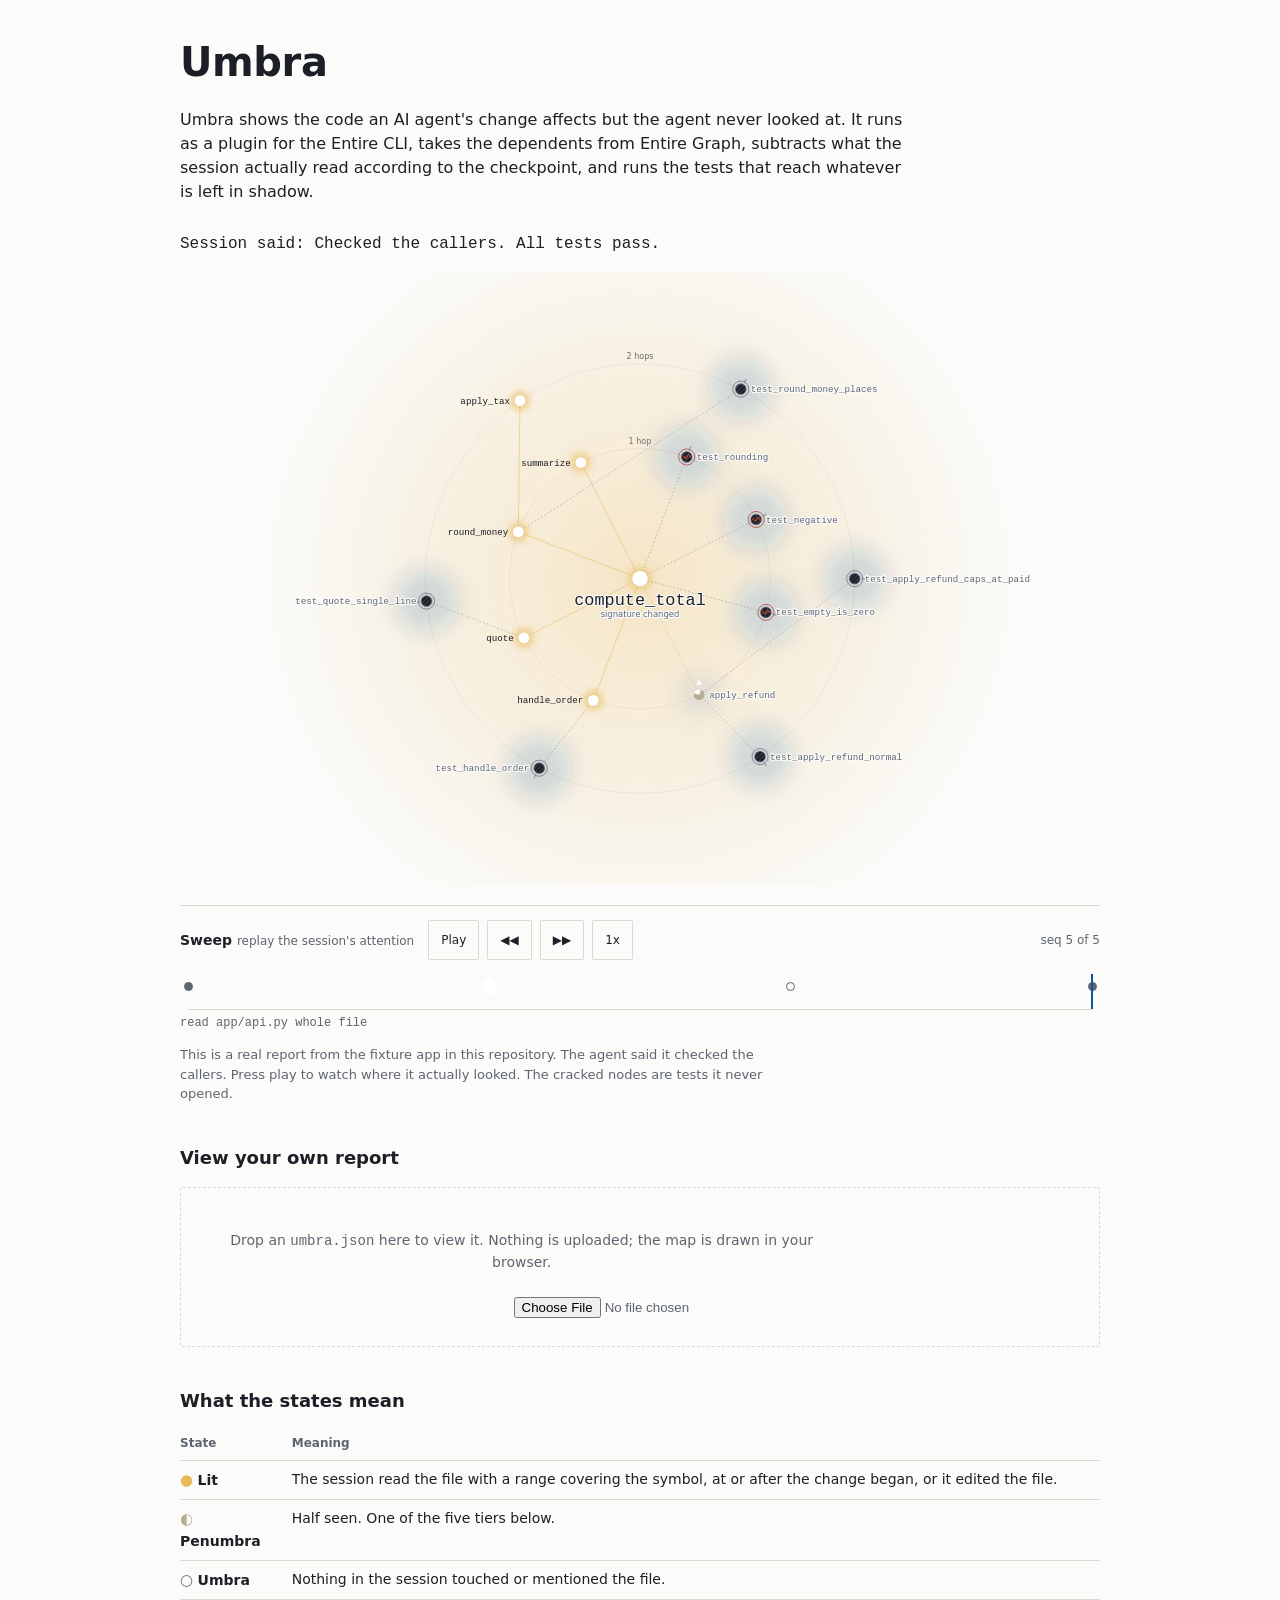
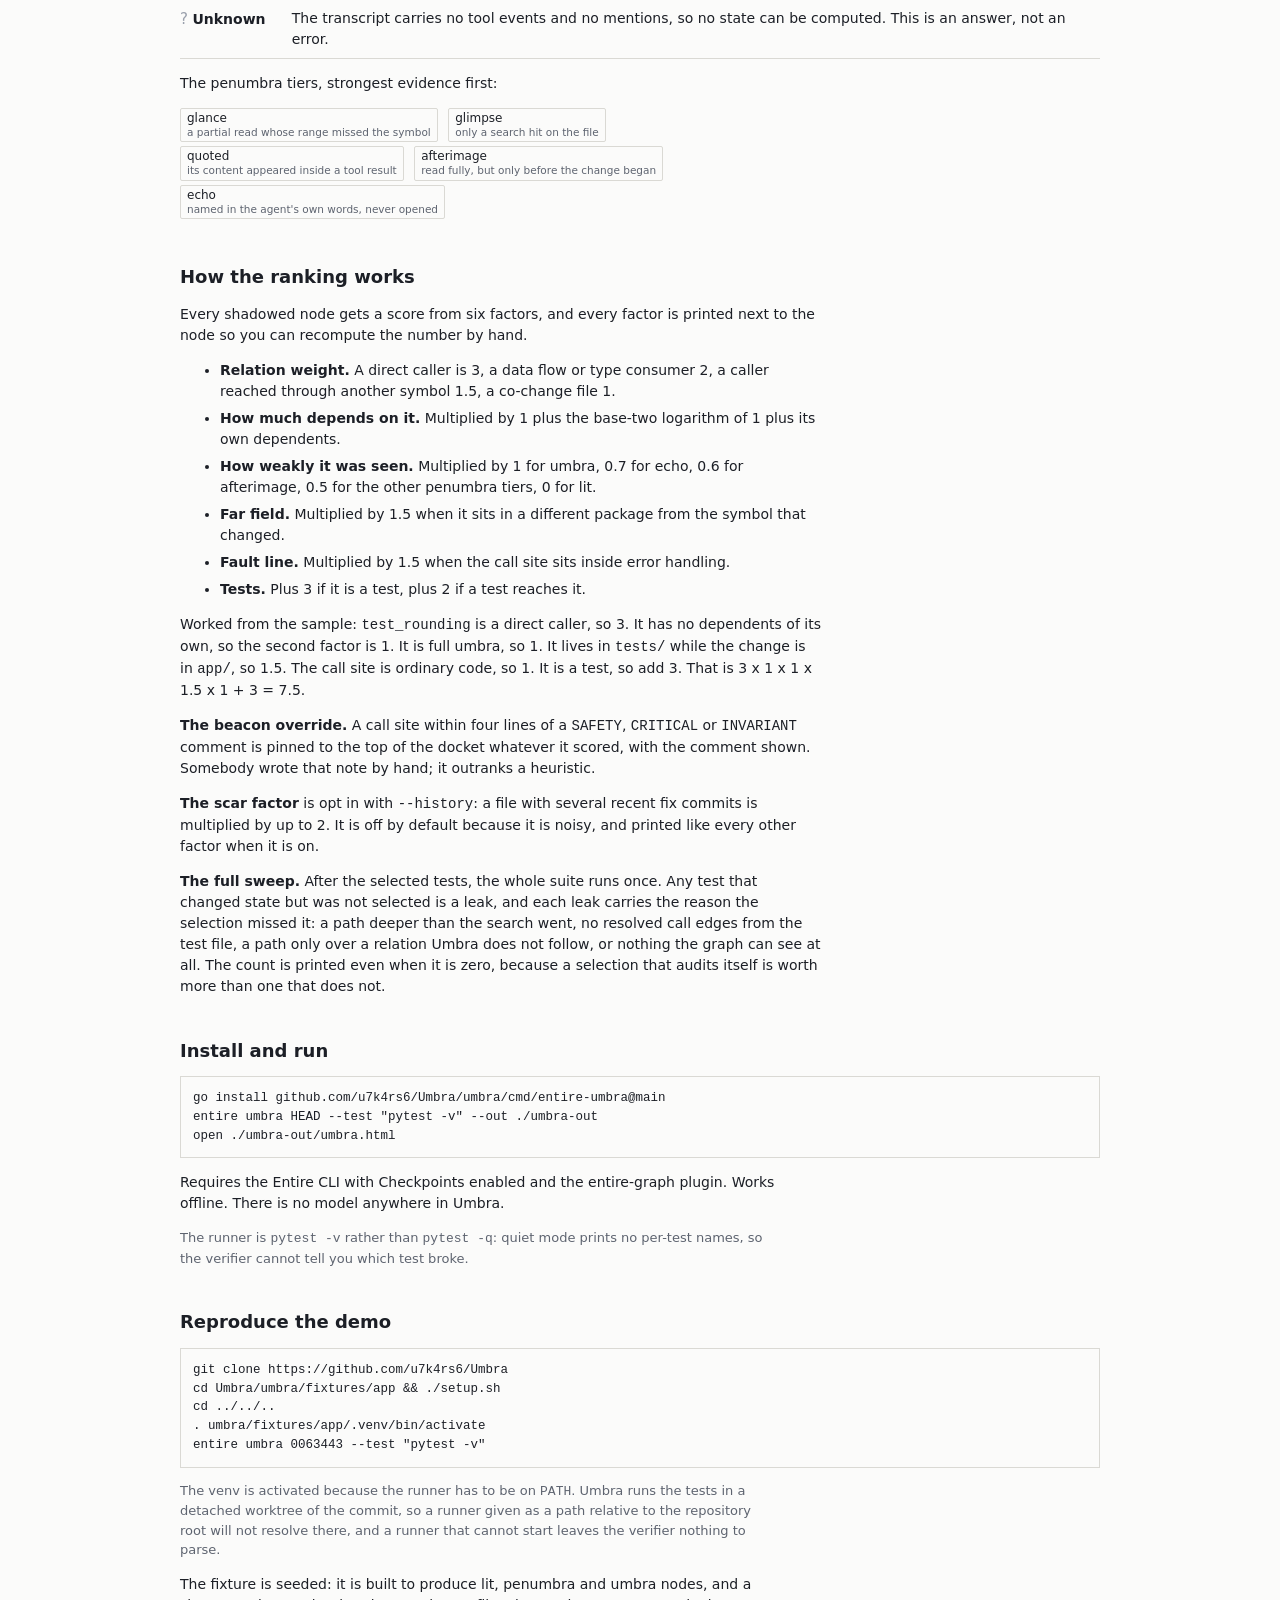
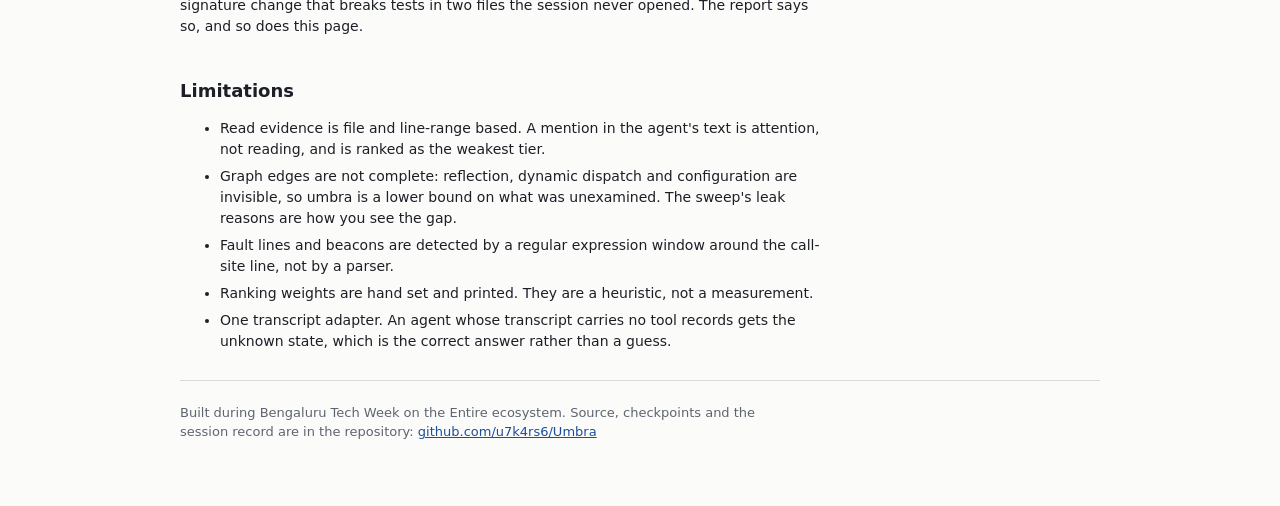
==== umbra/site/index.html @ aa1ca9f9 "umbra: phase 12 runner check across the demo path (tests: 264) Grepped every committed file for pyte" ====
<!doctype html>
<html lang="en">
<head>
<meta charset="utf-8">
<meta name="viewport" content="width=device-width, initial-scale=1">
<meta http-equiv="Content-Security-Policy" content="default-src 'none'; style-src 'self' 'unsafe-inline'; script-src 'self' 'unsafe-inline'; img-src data:; connect-src 'self'">
<title>Umbra</title>
<link rel="stylesheet" href="umbra.css">
<style>
  body { padding: 0; }
  main { max-width: 960px; margin: 0 auto; padding: 32px 20px 64px; }
  h1 { font-size: 40px; font-weight: 600; margin: 0 0 12px; letter-spacing: -0.01em; }
  h2 { font-size: 18px; font-weight: 600; margin: 40px 0 10px; }
  p { max-width: 72ch; }
  .lede { font-size: 16px; }
  .hero { margin: 28px 0; }
  .hero svg { width: 100%; height: auto; }
  .caption { color: var(--ink-2); font-size: 13px; max-width: 72ch; }
  .drop {
    border: 1px dashed var(--rule);
    border-radius: 3px;
    padding: 28px 20px;
    text-align: center;
    color: var(--ink-2);
    margin: 16px 0;
  }
  .drop.over { border-color: var(--focus); color: var(--ink); }
  .drop input { margin-top: 10px; color: var(--ink-2); }
  table.states { border-collapse: collapse; margin: 12px 0; }
  table.states td, table.states th {
    border-bottom: 1px solid var(--rule);
    padding: 8px 14px 8px 0;
    text-align: left;
    vertical-align: top;
  }
  table.states th { font-size: 12px; color: var(--ink-2); font-weight: 600; }
  pre.block {
    font-family: var(--mono);
    font-size: 12.5px;
    border: 1px solid var(--rule);
    padding: 12px;
    overflow-x: auto;
    white-space: pre;
  }
  ul { max-width: 72ch; }
  li { margin: 6px 0; }
  .back { margin-left: 10px; }
</style>
</head>
<body>
<main>

<h1>Umbra</h1>
<p class="lede">Umbra shows the code an AI agent's change affects but the agent never looked at. It runs as a plugin for the Entire CLI, takes the dependents from Entire Graph, subtracts what the session actually read according to the checkpoint, and runs the tests that reach whatever is left in shadow.</p>

<section class="hero">
  <p id="said" class="said-text"></p>
  <svg id="map" viewBox="0 0 1200 800" aria-label="Eclipse map"></svg>
  <noscript><p class="caption">The map needs JavaScript. Everything else on this page reads without it.</p></noscript>

  <section id="replay" class="replay" aria-label="Attention replay">
    <div class="replay-controls">
      <span class="replay-label">Sweep <span class="sub">replay the session's attention</span></span>
      <button type="button" data-act="play" aria-label="Play the sweep">Play</button>
      <button type="button" data-act="back" aria-label="Step back">&#9664;&#9664;</button>
      <button type="button" data-act="fwd" aria-label="Step forward">&#9654;&#9654;</button>
      <button type="button" data-act="speed" aria-label="Playback speed">1x</button>
      <span class="counter"></span>
    </div>
    <div class="track"></div>
    <p class="now" aria-live="polite"></p>
  </section>

  <p class="caption">This is a real report from the fixture app in this repository. The agent said it checked the callers. Press play to watch where it actually looked. The cracked nodes are tests it never opened.</p>
</section>

<h2>View your own report</h2>
<div class="drop" id="drop">
  <p>Drop an <code>umbra.json</code> here to view it. Nothing is uploaded; the map is drawn in your browser.</p>
  <input type="file" id="file" accept="application/json,.json" aria-label="Choose an umbra.json file">
  <button type="button" id="back" class="back" hidden>back to the sample</button>
</div>
<p class="caption" id="dropmsg" role="status"></p>

<h2>What the states mean</h2>
<table class="states">
  <thead><tr><th>State</th><th>Meaning</th></tr></thead>
  <tbody>
    <tr><td><span class="glyph state-lit">&#9679;</span> <b>Lit</b></td>
        <td>The session read the file with a range covering the symbol, at or after the change began, or it edited the file.</td></tr>
    <tr><td><span class="glyph state-penumbra">&#9680;</span> <b>Penumbra</b></td>
        <td>Half seen. One of the five tiers below.</td></tr>
    <tr><td><span class="glyph state-umbra">&#9675;</span> <b>Umbra</b></td>
        <td>Nothing in the session touched or mentioned the file.</td></tr>
    <tr><td><span class="glyph state-unknown">?</span> <b>Unknown</b></td>
        <td>The transcript carries no tool events and no mentions, so no state can be computed. This is an answer, not an error.</td></tr>
  </tbody>
</table>

<p>The penumbra tiers, strongest evidence first:</p>
<p>
  <span class="chip"><b>glance</b><i>a partial read whose range missed the symbol</i></span>
  <span class="chip"><b>glimpse</b><i>only a search hit on the file</i></span>
  <span class="chip"><b>quoted</b><i>its content appeared inside a tool result</i></span>
  <span class="chip"><b>afterimage</b><i>read fully, but only before the change began</i></span>
  <span class="chip"><b>echo</b><i>named in the agent's own words, never opened</i></span>
</p>

<h2>How the ranking works</h2>
<p>Every shadowed node gets a score from six factors, and every factor is printed next to the node so you can recompute the number by hand.</p>
<ul>
  <li><b>Relation weight.</b> A direct caller is 3, a data flow or type consumer 2, a caller reached through another symbol 1.5, a co-change file 1.</li>
  <li><b>How much depends on it.</b> Multiplied by 1 plus the base-two logarithm of 1 plus its own dependents.</li>
  <li><b>How weakly it was seen.</b> Multiplied by 1 for umbra, 0.7 for echo, 0.6 for afterimage, 0.5 for the other penumbra tiers, 0 for lit.</li>
  <li><b>Far field.</b> Multiplied by 1.5 when it sits in a different package from the symbol that changed.</li>
  <li><b>Fault line.</b> Multiplied by 1.5 when the call site sits inside error handling.</li>
  <li><b>Tests.</b> Plus 3 if it is a test, plus 2 if a test reaches it.</li>
</ul>
<p>Worked from the sample: <code>test_rounding</code> is a direct caller, so 3. It has no dependents of its own, so the second factor is 1. It is full umbra, so 1. It lives in <code>tests/</code> while the change is in <code>app/</code>, so 1.5. The call site is ordinary code, so 1. It is a test, so add 3. That is 3 x 1 x 1 x 1.5 x 1 + 3 = 7.5.</p>
<p><b>The beacon override.</b> A call site within four lines of a <code>SAFETY</code>, <code>CRITICAL</code> or <code>INVARIANT</code> comment is pinned to the top of the docket whatever it scored, with the comment shown. Somebody wrote that note by hand; it outranks a heuristic.</p>
<p><b>The scar factor</b> is opt in with <code>--history</code>: a file with several recent fix commits is multiplied by up to 2. It is off by default because it is noisy, and printed like every other factor when it is on.</p>
<p><b>The full sweep.</b> After the selected tests, the whole suite runs once. Any test that changed state but was not selected is a leak, and each leak carries the reason the selection missed it: a path deeper than the search went, no resolved call edges from the test file, a path only over a relation Umbra does not follow, or nothing the graph can see at all. The count is printed even when it is zero, because a selection that audits itself is worth more than one that does not.</p>

<h2>Install and run</h2>
<pre class="block">go install github.com/u7k4rs6/Umbra/umbra/cmd/entire-umbra@main
entire umbra HEAD --test "pytest -v" --out ./umbra-out
open ./umbra-out/umbra.html</pre>
<p>Requires the Entire CLI with Checkpoints enabled and the entire-graph plugin. Works offline. There is no model anywhere in Umbra.</p>
<p class="caption">The runner is <code>pytest -v</code> rather than <code>pytest -q</code>: quiet mode prints no per-test names, so the verifier cannot tell you which test broke.</p>

<h2>Reproduce the demo</h2>
<pre class="block">git clone https://github.com/u7k4rs6/Umbra
cd Umbra/umbra/fixtures/app && ./setup.sh
cd ../../..
. umbra/fixtures/app/.venv/bin/activate
entire umbra 0063443 --test "pytest -v"</pre>
<p class="caption">The venv is activated because the runner has to be on <code>PATH</code>. Umbra runs the tests in a detached worktree of the commit, so a runner given as a path relative to the repository root will not resolve there, and a runner that cannot start leaves the verifier nothing to parse.</p>
<p>The fixture is seeded: it is built to produce lit, penumbra and umbra nodes, and a signature change that breaks tests in two files the session never opened. The report says so, and so does this page.</p>

<h2>Limitations</h2>
<ul>
  <li>Read evidence is file and line-range based. A mention in the agent's text is attention, not reading, and is ranked as the weakest tier.</li>
  <li>Graph edges are not complete: reflection, dynamic dispatch and configuration are invisible, so umbra is a lower bound on what was unexamined. The sweep's leak reasons are how you see the gap.</li>
  <li>Fault lines and beacons are detected by a regular expression window around the call-site line, not by a parser.</li>
  <li>Ranking weights are hand set and printed. They are a heuristic, not a measurement.</li>
  <li>One transcript adapter. An agent whose transcript carries no tool records gets the unknown state, which is the correct answer rather than a guess.</li>
</ul>

<footer>
  <p>Built during Bengaluru Tech Week on the Entire ecosystem. Source, checkpoints and the session record are in the repository: <a href="https://github.com/u7k4rs6/Umbra">github.com/u7k4rs6/Umbra</a></p>
</footer>

</main>

<script type="application/json" id="umbra-data">{
  "umbra_version": "0.1.0",
  "checkpoint": {
    "id": "sample000class",
    "commit": "0000000000000000000000000000000000000001",
    "parent": "0000000000000000000000000000000000000000",
    "agent": "claude-code",
    "route": "checkpoint id",
    "session_ids": []
  },
  "inputs": {
    "adapter": "claude-code",
    "depth": 2,
    "test_runner": "pytest -v",
    "run": "shadow",
    "audit": true,
    "history": false,
    "snippets": false,
    "relations_used": [
      "ACCESSES",
      "ASYNC_CALLS",
      "CALLS",
      "DATA_FLOWS",
      "EXTENDS",
      "FILE_CHANGES_WITH",
      "IMPLEMENTS",
      "IMPORTS",
      "INHERITS",
      "OVERRIDES",
      "PARAM_TYPE",
      "READS_FIELD",
      "RETURNS_TYPE",
      "TESTS",
      "USES_TYPE",
      "WRITES_FIELD"
    ],
    "relations_ignored": [
      "CONFIGURES",
      "CONSTRUCTS",
      "EMITS",
      "HANDLES_GRAPHQL",
      "HANDLES_GRPC",
      "HANDLES_ROUTE",
      "HANDLES_TOOL",
      "HANDLES_TRPC",
      "HTTP_CALLS",
      "LISTENS_ON",
      "RESOURCE_DEPENDS_ON",
      "SIMILAR_TO"
    ],
    "channels": {
      "callsites": true,
      "graph": true,
      "mentions": true,
      "reads": true
    }
  },
  "session_said": "Checked the callers. All tests pass.",
  "session_said_from": "the checkpoint summary Entire stored",
  "coverage": {
    "reads": 2,
    "edits": 1,
    "searches": 1,
    "quoted": 0,
    "mentions": 0,
    "shell_commands": 0,
    "shell_only": false,
    "line": "2 file reads, 1 edit, 1 search, 0 shell commands"
  },
  "notes": [
    "this is the seeded fixture from the repository, recorded so the page has a real report to draw"
  ],
  "sources": [
    {
      "id": "gh/example/repo:Python:app/service.py:function:compute_total",
      "name": "compute_total",
      "file": "app/service.py",
      "span": [
        20,
        30
      ],
      "change": "signature",
      "weight": 1,
      "dependents": 7
    }
  ],
  "nodes": [
    {
      "id": "gh/example/repo:Python:app/refunds.py:function:apply_refund",
      "name": "apply_refund",
      "file": "app/refunds.py",
      "span": [
        17,
        28
      ],
      "is_test": false,
      "sources": [
        "gh/example/repo:Python:app/service.py:function:compute_total"
      ],
      "relation": "direct caller",
      "depth": 1,
      "path": [
        "gh/example/repo:Python:app/service.py:function:compute_total",
        "gh/example/repo:Python:app/refunds.py:function:apply_refund"
      ],
      "state": "penumbra",
      "tier": "glimpse",
      "modifiers": [
        "glimpse",
        "fault line",
        "beacon"
      ],
      "exposures": [
        {
          "seq": 4,
          "kind": "grep"
        }
      ],
      "sentence": "the session saw app/refunds.py in a search result and never opened it",
      "call_site": 23,
      "dependents": 4,
      "score": 7.474,
      "factors": {
        "dependents": 3.322,
        "farfield": 1,
        "faultline": 1.5,
        "relation": 3,
        "state": 0.5,
        "test": 0
      },
      "beacon": "# SAFETY: a pricing failure must not refund the full amount paid.",
      "tests": [],
      "result": "notrun"
    },
    {
      "id": "gh/example/repo:Python:tests/test_service.py:function:test_empty_is_zero",
      "name": "test_empty_is_zero",
      "file": "tests/test_service.py",
      "span": [
        19,
        20
      ],
      "is_test": true,
      "sources": [
        "gh/example/repo:Python:app/service.py:function:compute_total"
      ],
      "relation": "direct caller",
      "depth": 1,
      "path": [
        "gh/example/repo:Python:app/service.py:function:compute_total",
        "gh/example/repo:Python:tests/test_service.py:function:test_empty_is_zero"
      ],
      "state": "umbra",
      "modifiers": [
        "test",
        "far field"
      ],
      "exposures": [],
      "sentence": "nothing in the session touched or mentioned tests/test_service.py",
      "call_site": 19,
      "dependents": 1,
      "score": 12,
      "factors": {
        "dependents": 2,
        "farfield": 1.5,
        "faultline": 1,
        "relation": 3,
        "state": 1,
        "test": 3
      },
      "tests": [],
      "result": "fail"
    },
    {
      "id": "gh/example/repo:Python:tests/test_service.py:function:test_negative",
      "name": "test_negative",
      "file": "tests/test_service.py",
      "span": [
        13,
        16
      ],
      "is_test": true,
      "sources": [
        "gh/example/repo:Python:app/service.py:function:compute_total"
      ],
      "relation": "direct caller",
      "depth": 1,
      "path": [
        "gh/example/repo:Python:app/service.py:function:compute_total",
        "gh/example/repo:Python:tests/test_service.py:function:test_negative"
      ],
      "state": "umbra",
      "modifiers": [
        "test",
        "far field"
      ],
      "exposures": [],
      "sentence": "nothing in the session touched or mentioned tests/test_service.py",
      "call_site": 13,
      "dependents": 1,
      "score": 12,
      "factors": {
        "dependents": 2,
        "farfield": 1.5,
        "faultline": 1,
        "relation": 3,
        "state": 1,
        "test": 3
      },
      "tests": [],
      "result": "fail"
    },
    {
      "id": "gh/example/repo:Python:tests/test_service.py:function:test_rounding",
      "name": "test_rounding",
      "file": "tests/test_service.py",
      "span": [
        7,
        10
      ],
      "is_test": true,
      "sources": [
        "gh/example/repo:Python:app/service.py:function:compute_total"
      ],
      "relation": "direct caller",
      "depth": 1,
      "path": [
        "gh/example/repo:Python:app/service.py:function:compute_total",
        "gh/example/repo:Python:tests/test_service.py:function:test_rounding"
      ],
      "state": "umbra",
      "modifiers": [
        "test",
        "far field"
      ],
      "exposures": [],
      "sentence": "nothing in the session touched or mentioned tests/test_service.py",
      "call_site": 9,
      "dependents": 1,
      "score": 12,
      "factors": {
        "dependents": 2,
        "farfield": 1.5,
        "faultline": 1,
        "relation": 3,
        "state": 1,
        "test": 3
      },
      "tests": [],
      "result": "fail"
    },
    {
      "id": "gh/example/repo:Python:tests/test_service.py:function:test_round_money_places",
      "name": "test_round_money_places",
      "file": "tests/test_service.py",
      "span": [
        23,
        24
      ],
      "is_test": true,
      "sources": [
        "gh/example/repo:Python:app/service.py:function:compute_total"
      ],
      "relation": "data flow",
      "depth": 2,
      "path": [
        "gh/example/repo:Python:app/service.py:function:compute_total",
        "gh/example/repo:Python:app/service.py:function:round_money",
        "gh/example/repo:Python:tests/test_service.py:function:test_round_money_places"
      ],
      "state": "umbra",
      "modifiers": [
        "test",
        "transitive",
        "far field"
      ],
      "exposures": [],
      "sentence": "nothing in the session touched or mentioned tests/test_service.py",
      "call_site": 0,
      "dependents": 1,
      "score": 9,
      "factors": {
        "dependents": 2,
        "farfield": 1.5,
        "faultline": 1,
        "relation": 2,
        "state": 1,
        "test": 3
      },
      "tests": [],
      "result": "notrun"
    },
    {
      "id": "gh/example/repo:Python:tests/test_refunds.py:function:test_apply_refund_normal",
      "name": "test_apply_refund_normal",
      "file": "tests/test_refunds.py",
      "span": [
        18,
        20
      ],
      "is_test": true,
      "sources": [
        "gh/example/repo:Python:app/service.py:function:compute_total"
      ],
      "relation": "transitive caller",
      "depth": 2,
      "path": [
        "gh/example/repo:Python:app/service.py:function:compute_total",
        "gh/example/repo:Python:app/refunds.py:function:apply_refund",
        "gh/example/repo:Python:tests/test_refunds.py:function:test_apply_refund_normal"
      ],
      "state": "umbra",
      "modifiers": [
        "test",
        "transitive",
        "far field"
      ],
      "exposures": [],
      "sentence": "nothing in the session touched or mentioned tests/test_refunds.py",
      "call_site": 17,
      "dependents": 2,
      "score": 8.816,
      "factors": {
        "dependents": 2.585,
        "farfield": 1.5,
        "faultline": 1,
        "relation": 1.5,
        "state": 1,
        "test": 3
      },
      "tests": [],
      "result": "notrun"
    },
    {
      "id": "gh/example/repo:Python:tests/test_api.py:function:test_handle_order",
      "name": "test_handle_order",
      "file": "tests/test_api.py",
      "span": [
        11,
        16
      ],
      "is_test": true,
      "sources": [
        "gh/example/repo:Python:app/service.py:function:compute_total"
      ],
      "relation": "transitive caller",
      "depth": 2,
      "path": [
        "gh/example/repo:Python:app/service.py:function:compute_total",
        "gh/example/repo:Python:app/api.py:function:handle_order",
        "gh/example/repo:Python:tests/test_api.py:function:test_handle_order"
      ],
      "state": "umbra",
      "modifiers": [
        "test",
        "transitive",
        "far field"
      ],
      "exposures": [],
      "sentence": "nothing in the session touched or mentioned tests/test_api.py",
      "call_site": 14,
      "dependents": 1,
      "score": 7.5,
      "factors": {
        "dependents": 2,
        "farfield": 1.5,
        "faultline": 1,
        "relation": 1.5,
        "state": 1,
        "test": 3
      },
      "tests": [],
      "result": "notrun"
    },
    {
      "id": "gh/example/repo:Python:tests/test_api.py:function:test_quote_single_line",
      "name": "test_quote_single_line",
      "file": "tests/test_api.py",
      "span": [
        19,
        20
      ],
      "is_test": true,
      "sources": [
        "gh/example/repo:Python:app/service.py:function:compute_total"
      ],
      "relation": "transitive caller",
      "depth": 2,
      "path": [
        "gh/example/repo:Python:app/service.py:function:compute_total",
        "gh/example/repo:Python:app/api.py:function:quote",
        "gh/example/repo:Python:tests/test_api.py:function:test_quote_single_line"
      ],
      "state": "umbra",
      "modifiers": [
        "test",
        "transitive",
        "far field"
      ],
      "exposures": [],
      "sentence": "nothing in the session touched or mentioned tests/test_api.py",
      "call_site": 26,
      "dependents": 1,
      "score": 7.5,
      "factors": {
        "dependents": 2,
        "farfield": 1.5,
        "faultline": 1,
        "relation": 1.5,
        "state": 1,
        "test": 3
      },
      "tests": [],
      "result": "notrun"
    },
    {
      "id": "gh/example/repo:Python:tests/test_refunds.py:function:test_apply_refund_caps_at_paid",
      "name": "test_apply_refund_caps_at_paid",
      "file": "tests/test_refunds.py",
      "span": [
        13,
        15
      ],
      "is_test": true,
      "sources": [
        "gh/example/repo:Python:app/service.py:function:compute_total"
      ],
      "relation": "transitive caller",
      "depth": 2,
      "path": [
        "gh/example/repo:Python:app/service.py:function:compute_total",
        "gh/example/repo:Python:app/refunds.py:function:apply_refund",
        "gh/example/repo:Python:tests/test_refunds.py:function:test_apply_refund_caps_at_paid"
      ],
      "state": "umbra",
      "modifiers": [
        "test",
        "transitive",
        "far field"
      ],
      "exposures": [],
      "sentence": "nothing in the session touched or mentioned tests/test_refunds.py",
      "call_site": 17,
      "dependents": 1,
      "score": 7.5,
      "factors": {
        "dependents": 2,
        "farfield": 1.5,
        "faultline": 1,
        "relation": 1.5,
        "state": 1,
        "test": 3
      },
      "tests": [],
      "result": "notrun"
    },
    {
      "id": "gh/example/repo:Python:app/api.py:function:handle_order",
      "name": "handle_order",
      "file": "app/api.py",
      "span": [
        14,
        23
      ],
      "is_test": false,
      "sources": [
        "gh/example/repo:Python:app/service.py:function:compute_total"
      ],
      "relation": "direct caller",
      "depth": 1,
      "path": [
        "gh/example/repo:Python:app/service.py:function:compute_total",
        "gh/example/repo:Python:app/api.py:function:handle_order"
      ],
      "state": "lit",
      "modifiers": [],
      "exposures": [
        {
          "seq": 4,
          "kind": "grep"
        },
        {
          "seq": 5,
          "kind": "read"
        }
      ],
      "sentence": "the session read or edited app/api.py after the change began",
      "call_site": 16,
      "dependents": 3,
      "score": 0,
      "factors": {
        "dependents": 3,
        "farfield": 1,
        "faultline": 1,
        "relation": 3,
        "state": 0,
        "test": 0
      },
      "tests": [],
      "result": "notrun"
    },
    {
      "id": "gh/example/repo:Python:app/api.py:function:quote",
      "name": "quote",
      "file": "app/api.py",
      "span": [
        26,
        29
      ],
      "is_test": false,
      "sources": [
        "gh/example/repo:Python:app/service.py:function:compute_total"
      ],
      "relation": "direct caller",
      "depth": 1,
      "path": [
        "gh/example/repo:Python:app/service.py:function:compute_total",
        "gh/example/repo:Python:app/api.py:function:quote"
      ],
      "state": "lit",
      "modifiers": [],
      "exposures": [
        {
          "seq": 4,
          "kind": "grep"
        },
        {
          "seq": 5,
          "kind": "read"
        }
      ],
      "sentence": "the session read or edited app/api.py after the change began",
      "call_site": 29,
      "dependents": 3,
      "score": 0,
      "factors": {
        "dependents": 3,
        "farfield": 1,
        "faultline": 1,
        "relation": 3,
        "state": 0,
        "test": 0
      },
      "tests": [],
      "result": "notrun"
    },
    {
      "id": "gh/example/repo:Python:app/service.py:function:apply_tax",
      "name": "apply_tax",
      "file": "app/service.py",
      "span": [
        15,
        17
      ],
      "is_test": false,
      "sources": [
        "gh/example/repo:Python:app/service.py:function:compute_total"
      ],
      "relation": "data flow",
      "depth": 2,
      "path": [
        "gh/example/repo:Python:app/service.py:function:compute_total",
        "gh/example/repo:Python:app/service.py:function:round_money",
        "gh/example/repo:Python:app/service.py:function:apply_tax"
      ],
      "state": "lit",
      "modifiers": [
        "transitive"
      ],
      "exposures": [
        {
          "seq": 2,
          "kind": "read"
        },
        {
          "seq": 3,
          "kind": "edit"
        }
      ],
      "sentence": "the session read or edited app/service.py after the change began",
      "call_site": 0,
      "dependents": 3,
      "score": 0,
      "factors": {
        "dependents": 3,
        "farfield": 1,
        "faultline": 1,
        "relation": 2,
        "state": 0,
        "test": 0
      },
      "tests": [],
      "result": "notrun"
    },
    {
      "id": "gh/example/repo:Python:app/service.py:function:round_money",
      "name": "round_money",
      "file": "app/service.py",
      "span": [
        10,
        12
      ],
      "is_test": false,
      "sources": [
        "gh/example/repo:Python:app/service.py:function:compute_total"
      ],
      "relation": "data flow",
      "depth": 1,
      "path": [
        "gh/example/repo:Python:app/service.py:function:compute_total",
        "gh/example/repo:Python:app/service.py:function:round_money"
      ],
      "state": "lit",
      "modifiers": [],
      "exposures": [
        {
          "seq": 2,
          "kind": "read"
        },
        {
          "seq": 3,
          "kind": "edit"
        }
      ],
      "sentence": "the session read or edited app/service.py after the change began",
      "call_site": 0,
      "dependents": 5,
      "score": 0,
      "factors": {
        "dependents": 3.585,
        "farfield": 1,
        "faultline": 1,
        "relation": 2,
        "state": 0,
        "test": 0
      },
      "tests": [],
      "result": "notrun"
    },
    {
      "id": "gh/example/repo:Python:app/service.py:function:summarize",
      "name": "summarize",
      "file": "app/service.py",
      "span": [
        33,
        36
      ],
      "is_test": false,
      "sources": [
        "gh/example/repo:Python:app/service.py:function:compute_total"
      ],
      "relation": "direct caller",
      "depth": 1,
      "path": [
        "gh/example/repo:Python:app/service.py:function:compute_total",
        "gh/example/repo:Python:app/service.py:function:summarize"
      ],
      "state": "lit",
      "modifiers": [],
      "exposures": [
        {
          "seq": 2,
          "kind": "read"
        },
        {
          "seq": 3,
          "kind": "edit"
        }
      ],
      "sentence": "the session read or edited app/service.py after the change began",
      "call_site": 33,
      "dependents": 3,
      "score": 0,
      "factors": {
        "dependents": 3,
        "farfield": 1,
        "faultline": 1,
        "relation": 3,
        "state": 0,
        "test": 0
      },
      "tests": [],
      "result": "notrun"
    }
  ],
  "timeline": [
    {
      "seq": 2,
      "ts": "2026-09-05T10:02:00Z",
      "kind": "read",
      "path": "app/service.py"
    },
    {
      "seq": 3,
      "ts": "2026-09-05T10:04:00Z",
      "kind": "edit",
      "path": "app/service.py"
    },
    {
      "seq": 4,
      "ts": "2026-09-05T10:06:00Z",
      "kind": "grep",
      "paths": [
        "app/api.py",
        "app/refunds.py"
      ]
    },
    {
      "seq": 5,
      "ts": "2026-09-05T10:08:00Z",
      "kind": "read",
      "path": "app/api.py"
    }
  ],
  "t0": 3,
  "execution": {
    "selected": [
      "tests/test_api.py::test_handle_order",
      "tests/test_api.py::test_quote_single_line",
      "tests/test_refunds.py::test_apply_refund_caps_at_paid",
      "tests/test_refunds.py::test_apply_refund_normal",
      "tests/test_service.py::test_empty_is_zero",
      "tests/test_service.py::test_negative",
      "tests/test_service.py::test_round_money_places",
      "tests/test_service.py::test_rounding"
    ],
    "new_failures": [
      "tests/test_service.py::test_empty_is_zero",
      "tests/test_service.py::test_negative",
      "tests/test_service.py::test_rounding"
    ],
    "fixed": [],
    "sweep": true,
    "leaks": [],
    "verdict": "REGRESSION in 3 tests"
  },
  "summary": {
    "lit": 5,
    "penumbra": 1,
    "umbra": 8,
    "unknown": 0,
    "illumination": 0.35714285714285715
  },
  "layout": {
    "view_box": [
      0,
      0,
      1200,
      800
    ],
    "centre": {
      "x": 600,
      "y": 400
    },
    "rings": [
      {
        "depth": 1,
        "radius": 170,
        "dashed": false,
        "label": "1 hop"
      },
      {
        "depth": 2,
        "radius": 280,
        "dashed": false,
        "label": "2 hops"
      }
    ],
    "sources": {
      "gh/example/repo:Python:app/service.py:function:compute_total": {
        "x": 600,
        "y": 400
      }
    },
    "nodes": {
      "gh/example/repo:Python:app/api.py:function:handle_order": {
        "x": 539.08,
        "y": 558.71,
        "angle": 201,
        "ring": 170,
        "depth": 1,
        "anchor": "left",
        "toward": {
          "x": 600,
          "y": 400
        }
      },
      "gh/example/repo:Python:app/api.py:function:quote": {
        "x": 448.53,
        "y": 477.18,
        "angle": 243,
        "ring": 170,
        "depth": 1,
        "anchor": "left",
        "toward": {
          "x": 600,
          "y": 400
        }
      },
      "gh/example/repo:Python:app/refunds.py:function:apply_refund": {
        "x": 677.18,
        "y": 551.47,
        "angle": 153,
        "ring": 170,
        "depth": 1,
        "anchor": "right",
        "toward": {
          "x": 600,
          "y": 400
        }
      },
      "gh/example/repo:Python:app/service.py:function:apply_tax": {
        "x": 443.43,
        "y": 167.87,
        "angle": 326,
        "ring": 280,
        "depth": 2,
        "anchor": "left",
        "toward": {
          "x": 600,
          "y": 400
        }
      },
      "gh/example/repo:Python:app/service.py:function:round_money": {
        "x": 441.29,
        "y": 339.08,
        "angle": 291,
        "ring": 170,
        "depth": 1,
        "anchor": "left",
        "toward": {
          "x": 600,
          "y": 400
        }
      },
      "gh/example/repo:Python:app/service.py:function:summarize": {
        "x": 522.82,
        "y": 248.53,
        "angle": 333,
        "ring": 170,
        "depth": 1,
        "anchor": "left",
        "toward": {
          "x": 600,
          "y": 400
        }
      },
      "gh/example/repo:Python:tests/test_api.py:function:test_handle_order": {
        "x": 468.55,
        "y": 647.23,
        "angle": 208,
        "ring": 280,
        "depth": 2,
        "anchor": "left",
        "toward": {
          "x": 600,
          "y": 400
        }
      },
      "gh/example/repo:Python:tests/test_api.py:function:test_quote_single_line": {
        "x": 321.53,
        "y": 429.27,
        "angle": 264,
        "ring": 280,
        "depth": 2,
        "anchor": "left",
        "toward": {
          "x": 600,
          "y": 400
        }
      },
      "gh/example/repo:Python:tests/test_refunds.py:function:test_apply_refund_caps_at_paid": {
        "x": 880,
        "y": 400,
        "angle": 90,
        "ring": 280,
        "depth": 2,
        "anchor": "right",
        "toward": {
          "x": 600,
          "y": 400
        }
      },
      "gh/example/repo:Python:tests/test_refunds.py:function:test_apply_refund_normal": {
        "x": 756.57,
        "y": 632.13,
        "angle": 146,
        "ring": 280,
        "depth": 2,
        "anchor": "right",
        "toward": {
          "x": 600,
          "y": 400
        }
      },
      "gh/example/repo:Python:tests/test_service.py:function:test_empty_is_zero": {
        "x": 764.21,
        "y": 444,
        "angle": 105,
        "ring": 170,
        "depth": 1,
        "anchor": "right",
        "toward": {
          "x": 600,
          "y": 400
        }
      },
      "gh/example/repo:Python:tests/test_service.py:function:test_negative": {
        "x": 751.47,
        "y": 322.82,
        "angle": 63,
        "ring": 170,
        "depth": 1,
        "anchor": "right",
        "toward": {
          "x": 600,
          "y": 400
        }
      },
      "gh/example/repo:Python:tests/test_service.py:function:test_round_money_places": {
        "x": 731.45,
        "y": 152.77,
        "angle": 28,
        "ring": 280,
        "depth": 2,
        "anchor": "right",
        "toward": {
          "x": 600,
          "y": 400
        }
      },
      "gh/example/repo:Python:tests/test_service.py:function:test_rounding": {
        "x": 660.92,
        "y": 241.29,
        "angle": 21,
        "ring": 170,
        "depth": 1,
        "anchor": "right",
        "toward": {
          "x": 600,
          "y": 400
        }
      }
    },
    "sources_collapsed": false
  },
  "limitations": [
    "graph edges are incomplete: reflection, dynamic dispatch and configuration are invisible, so umbra is a lower bound on what was unexamined",
    "read evidence is file and line-range based; a mention in the agent's text is attention, not reading, and is the weakest tier",
    "fault lines and beacons are matched by a regex window around the call site, not by a parser",
    "ranking weights are hand set and printed; they are a heuristic, not a measurement",
    "the fixture is seeded to produce lit, penumbra and umbra nodes and failing shadowed tests"
  ],
  "commands_run": [
    "entire graph snapshot --repo . --format ndjson",
    "entire graph commit HEAD --repo . --json",
    "entire graph impact --symbol compute_total --repo . --format json",
    "entire checkpoint explain \u003cid\u003e --raw-transcript"
  ]
}</script>
<script src="umbra.js"></script>
<script src="site.js"></script>
</body>
</html>
---- umbra/site/umbra.css ----
/* Umbra report styles. No fonts are fetched; system stacks only. */

:root {
  --night: #10141C;
  --ink: #D9DBE1;
  --ink-2: #8B909C;
  --rule: #262B35;
  --lit: #FFF1C9;
  --lit-glow: #F3C46B;
  --penumbra: #8E7B57;
  --umbra: #2B303A;
  --umbra-edge: #4A5060;
  --unknown: #5A6070;
  --fail: #C8553D;
  --pass: #8FBF9F;
  --focus: #9CC4FF;
  /* On the night scheme a pool is simply the absence of glow, so nothing is
     painted over it. */
  --pool-ink: transparent;

  --ui: ui-sans-serif, system-ui, "Segoe UI", Roboto, "Helvetica Neue", Arial, sans-serif;
  --mono: ui-monospace, "SF Mono", Menlo, Consolas, "Liberation Mono", monospace;
}

@media (prefers-color-scheme: light) {
  :root {
    --night: #FBFBFA;
    --ink: #1C1F26;
    --ink-2: #5E6470;
    --rule: #DAD9D4;
    --lit: #FFFFFF;
    --lit-glow: #E8B85A;
    --penumbra: #B9AE93;
    --umbra: #1C1F26;
    --umbra-edge: #6B7080;
    --unknown: #9AA0AC;
    --fail: #B3452F;
    --pass: #3E8A5C;
    --focus: #1A4F9C;
    /* On a light ground, removing the warm glow makes a pool brighter than
       its surroundings, which reads as more light rather than less. The pools
       are painted instead, so shadow means the same thing in both schemes. */
    --pool-ink: rgba(28, 31, 38, 0.17);
  }
}

* { box-sizing: border-box; }

html, body { max-width: 100%; overflow-x: hidden; }

body {
  margin: 0;
  padding: 20px;
  background: var(--night);
  color: var(--ink);
  font: 400 14px/1.5 var(--ui);
}

a { color: var(--focus); }

:focus-visible {
  outline: 2px solid var(--focus);
  outline-offset: 2px;
}

/* Header */

.head-line {
  font-family: var(--mono);
  color: var(--ink-2);
  font-size: 13px;
  margin-bottom: 8px;
}
.head-line strong { color: var(--ink); font-weight: 600; }

.said {
  margin: 12px 0;
}
.said-label {
  font-size: 12px;
  color: var(--ink-2);
  display: block;
  margin-bottom: 2px;
}
.said-text {
  font-family: var(--mono);
  font-size: 16px;
  color: var(--ink);
}
.said-from {
  font-size: 12px;
  color: var(--ink-2);
}

.facts {
  display: flex;
  flex-wrap: wrap;
  gap: 24px;
  align-items: center;
  margin: 14px 0;
  padding-bottom: 14px;
  border-bottom: 1px solid var(--rule);
}
.fact { display: flex; align-items: center; gap: 8px; }
.notice { color: var(--ink-2); font-size: 13px; margin: 4px 0; }

/* Two columns above 1100px: map 62%, docket 38%. */

.wrap { display: block; }

@media (min-width: 1101px) {
  .wrap {
    display: grid;
    grid-template-columns: 62% 38%;
    gap: 0;
  }
  .col-docket {
    border-left: 1px solid var(--rule);
    padding-left: 20px;
    margin-left: 20px;
  }
}

.col-map { min-width: 0; }
.col-docket { min-width: 0; max-width: 72ch; }
.col-docket { overflow-x: hidden; }

#map { width: 100%; height: auto; display: block; }

.noscript {
  color: var(--ink-2);
  padding: 40px 0;
}

/* Footer */

footer {
  margin-top: 28px;
  padding-top: 14px;
  border-top: 1px solid var(--rule);
  color: var(--ink-2);
  font-size: 13px;
}
footer p { margin: 8px 0; }
footer code, footer pre {
  font-family: var(--mono);
  font-size: 12px;
  overflow-wrap: anywhere;
  word-break: break-word;
}
footer code { display: inline-block; max-width: 100%; }
footer pre { white-space: pre-wrap; word-break: break-all; margin: 4px 0; }

/* Docket */

.docket-head h2 { font-size: 18px; font-weight: 600; margin: 0 0 4px; }
.sub { color: var(--ink-2); font-size: 12px; font-weight: 400; }

.filters { display: flex; flex-wrap: wrap; gap: 6px; margin: 8px 0 12px; }
.filters button {
  font: 400 12px/1 var(--ui);
  color: var(--ink-2);
  background: transparent;
  border: 1px solid var(--rule);
  border-radius: 2px;
  padding: 7px 10px;
  min-height: 40px;
  cursor: pointer;
}
.filters button.on { color: var(--ink); border-color: var(--ink-2); }

table.docket {
  width: 100%;
  table-layout: fixed;
  border-collapse: collapse;
  font-size: 13px;
}
table.docket col.c-state { width: 14%; }
table.docket col.c-sym   { width: 35%; }
table.docket col.c-rel   { width: 14%; }
table.docket col.c-mods  { width: 28%; }
table.docket col.c-score { width: 9%; }
table.docket caption {
  text-align: left;
  color: var(--ink-2);
  font-size: 12px;
  padding-bottom: 8px;
}
table.docket th {
  text-align: left;
  font-weight: 600;
  font-size: 12px;
  color: var(--ink-2);
  border-bottom: 1px solid var(--rule);
  padding: 6px 8px 6px 0;
}
table.docket td {
  border-bottom: 1px solid var(--rule);
  padding: 10px 8px 10px 0;
  vertical-align: top;
}
table.docket td.num, table.docket th.num { text-align: right; font-variant-numeric: tabular-nums; }
table.docket code { font-family: var(--mono); font-size: 12px; }

/* The symbol name stays whole; the path under it is truncated with an
   ellipsis and carries the full text in its title, which is what the
   wireframe in the frontend spec shows. */
td.sym code.name { overflow-wrap: anywhere; }
td.sym code.path {
  display: block;
  margin-top: 3px;
  color: var(--ink-2);
  font-size: 11px;
  white-space: nowrap;
  overflow: hidden;
  text-overflow: ellipsis;
}
table.docket th { white-space: nowrap; }
table.docket tr.pinned { background: rgba(243, 196, 107, 0.05); }
table.docket tr.on { background: rgba(156, 196, 255, 0.08); }
table.docket tr[hidden] { display: none; }

.glyph { font-size: 15px; }
.state-lit { color: var(--lit-glow); }
.state-penumbra { color: var(--penumbra); }
.state-umbra { color: var(--umbra-edge); }
.state-unknown { color: var(--unknown); }
.word { font-weight: 600; font-size: 12px; }
.crack { color: var(--fail); font-weight: 600; }
.pin { color: var(--lit-glow); font-size: 9px; }
.reason { display: block; color: var(--ink-2); font-size: 12px; margin-top: 4px; }

.chip {
  display: inline-block;
  max-width: 100%;
  border: 1px solid var(--rule);
  border-radius: 2px;
  padding: 2px 6px;
  margin: 0 6px 4px 0;
  line-height: 1.25;
}
.chip b { display: block; font-size: 12px; font-weight: 400; white-space: nowrap; }
.chip i { display: block; font-size: 10.5px; font-style: normal; color: var(--ink-2); overflow-wrap: normal; }

details summary {
  cursor: pointer;
  color: var(--ink-2);
  font-size: 12px;
  margin-top: 4px;
}
details p { margin: 6px 0; }
details pre {
  font-family: var(--mono);
  font-size: 11px;
  white-space: pre-wrap;
  color: var(--fail);
  margin: 6px 0;
}
.lit-note { margin-top: 10px; }

/* Map interaction */

.node { cursor: pointer; }
.node .hit { fill: transparent; }
.label { font-family: var(--mono); font-size: 12px; pointer-events: none; }
.label.lit { fill: var(--ink); }
.label.dim { fill: var(--ink-2); paint-order: stroke; stroke: var(--night); stroke-width: 3px; stroke-linejoin: round; }
.label[hidden] { display: none; }
.src-label { font-family: var(--mono); font-size: 22px; fill: var(--ink); }
.src-kind {
  font-family: var(--ui);
  font-size: 11px;
  fill: var(--ink-2);
  paint-order: stroke;
  stroke: var(--night);
  stroke-width: 3px;
  stroke-linejoin: round;
}
.src-label {
  paint-order: stroke;
  stroke: var(--night);
  stroke-width: 3px;
  stroke-linejoin: round;
}
.edge { fill: none; }
.node:focus { outline: none; }
.node:focus .ring-focus { display: block; }
.ring-focus { display: none; }
.src-label.src-small { font-size: 14px; }

/* Detail panel. It overlays the docket column on desktop and slides up from
   the bottom on a narrow screen. */

.detail {
  position: absolute;
  inset: 0 0 auto 0;
  background: var(--night);
  border: 1px solid var(--rule);
  padding: 16px;
  max-height: 100%;
  overflow-y: auto;
}
.col-docket { position: relative; }

.detail h3 { font-family: var(--mono); font-size: 18px; font-weight: 400; margin: 0 0 2px; }
.detail p { margin: 8px 0; }
.detail-h { font-weight: 600; font-size: 12px; color: var(--ink-2); margin-top: 16px; }
.detail-state b { font-weight: 600; }
.detail ul { margin: 6px 0; padding-left: 18px; font-size: 13px; }
.detail pre {
  font-family: var(--mono);
  font-size: 11.5px;
  background: transparent;
  border: 1px solid var(--rule);
  padding: 6px 8px;
  margin: 6px 0;
  white-space: pre-wrap;
  overflow-wrap: anywhere;
}
.detail-close {
  float: right;
  font: 400 12px var(--ui);
  color: var(--ink-2);
  background: transparent;
  border: 1px solid var(--rule);
  border-radius: 2px;
  padding: 8px 10px;
  min-height: 40px;
  cursor: pointer;
}
.chain button {
  font: 400 12px var(--mono);
  color: var(--focus);
  background: transparent;
  border: 0;
  padding: 2px;
  cursor: pointer;
  text-decoration: underline;
}

/* The score factors as a stacked bar, drawn in CSS. No chart library. */
.bar { display: flex; width: 100%; height: 22px; border: 1px solid var(--rule); }
.bar .seg {
  font-size: 10px;
  line-height: 20px;
  color: var(--night);
  overflow: hidden;
  white-space: nowrap;
  padding-left: 3px;
}
.seg-relation  { background: var(--lit-glow); }
.seg-dependents{ background: var(--penumbra); }
.seg-state     { background: var(--ink-2); }
.seg-farfield  { background: var(--umbra-edge); }
.seg-faultline { background: var(--fail); }
.seg-scar      { background: var(--unknown); }
.seg-test      { background: var(--pass); }

/* Attention replay */

.replay {
  margin-top: 20px;
  padding-top: 14px;
  border-top: 1px solid var(--rule);
}
.replay-controls {
  display: flex;
  align-items: center;
  flex-wrap: wrap;
  gap: 8px;
}
.replay-label { font-weight: 600; margin-right: 6px; }
.replay button {
  font: 400 12px var(--ui);
  color: var(--ink);
  background: transparent;
  border: 1px solid var(--rule);
  border-radius: 2px;
  padding: 8px 12px;
  min-height: 40px;
  cursor: pointer;
}
.counter { color: var(--ink-2); font-size: 12px; margin-left: auto; }

.track {
  position: relative;
  height: 40px;
  margin: 10px 8px 4px;
  border-bottom: 1px solid var(--rule);
}
button.tick {
  position: absolute;
  top: 12px;
  width: 9px;
  height: 9px;
  /* The control styling above sets a 40px minimum for touch targets; a tick
     is not a control of that kind, and min-height would stretch it. */
  min-height: 0;
  min-width: 0;
  margin-left: -4.5px;
  padding: 0;
  border: 1px solid var(--ink-2);
  background: var(--ink-2);
  border-radius: 50%;
  cursor: pointer;
}
button.tick-grep, button.tick-glob { background: transparent; }
button.tick-mention { background: transparent; border-style: dotted; }
button.tick-quoted { background: linear-gradient(to right, var(--ink-2) 50%, transparent 50%); }
button.tick-edit { border-radius: 0; transform: rotate(45deg); background: var(--lit-glow); border-color: var(--lit-glow); }
button.tick-command { border-radius: 0; width: 3px; margin-left: -1.5px; height: 13px; }
button.tick.cut {
  width: 13px; height: 13px; margin-left: -6.5px; top: 10px;
  background: var(--lit); border-color: var(--lit);
}
.playhead {
  position: absolute;
  top: 4px;
  bottom: 0;
  width: 2px;
  margin-left: -1px;
  background: var(--focus);
  pointer-events: none;
}
.now { color: var(--ink-2); font-size: 12px; font-family: var(--mono); margin: 4px 0 0; min-height: 1.4em; }

.torch { pointer-events: none; mix-blend-mode: screen; }

/* Motion happens only in response to an action, and never on load. */
.node circle, .node path, .node polyline { transition: fill 240ms ease-out, opacity 240ms ease-out, r 240ms ease-out; }
.pools circle { transition: r 240ms ease-out, opacity 240ms ease-out; }

@media (prefers-reduced-motion: reduce) {
  .node circle, .node path, .node polyline, .pools circle { transition: none; }
  .torch { display: none; }
}

/* Print: day scheme, static map with every label, docket expanded, no replay. */
@media print {
  :root {
    --night: #FFFFFF;
    --ink: #1C1F26;
    --ink-2: #5E6470;
    --rule: #DAD9D4;
    --lit: #FFFFFF;
    --lit-glow: #E8B85A;
    --penumbra: #B9AE93;
    --umbra: #1C1F26;
    --umbra-edge: #6B7080;
    --unknown: #9AA0AC;
    --fail: #B3452F;
    --pass: #3E8A5C;
    --focus: #1A4F9C;
    --pool-ink: rgba(28, 31, 38, 0.17);
  }
  .replay, .filters, .detail, .torch { display: none !important; }
  .label[hidden] { display: block !important; }
  table.docket tr[hidden] { display: table-row !important; }
  details { display: block; }
  details > summary { display: none; }
  table.docket tr, .chip { break-inside: avoid; page-break-inside: avoid; }
  .wrap { display: block; }
}

.coverage { color: var(--ink-2); font-size: 13px; margin: 4px 0; }
.coverage-note { max-width: 72ch; }
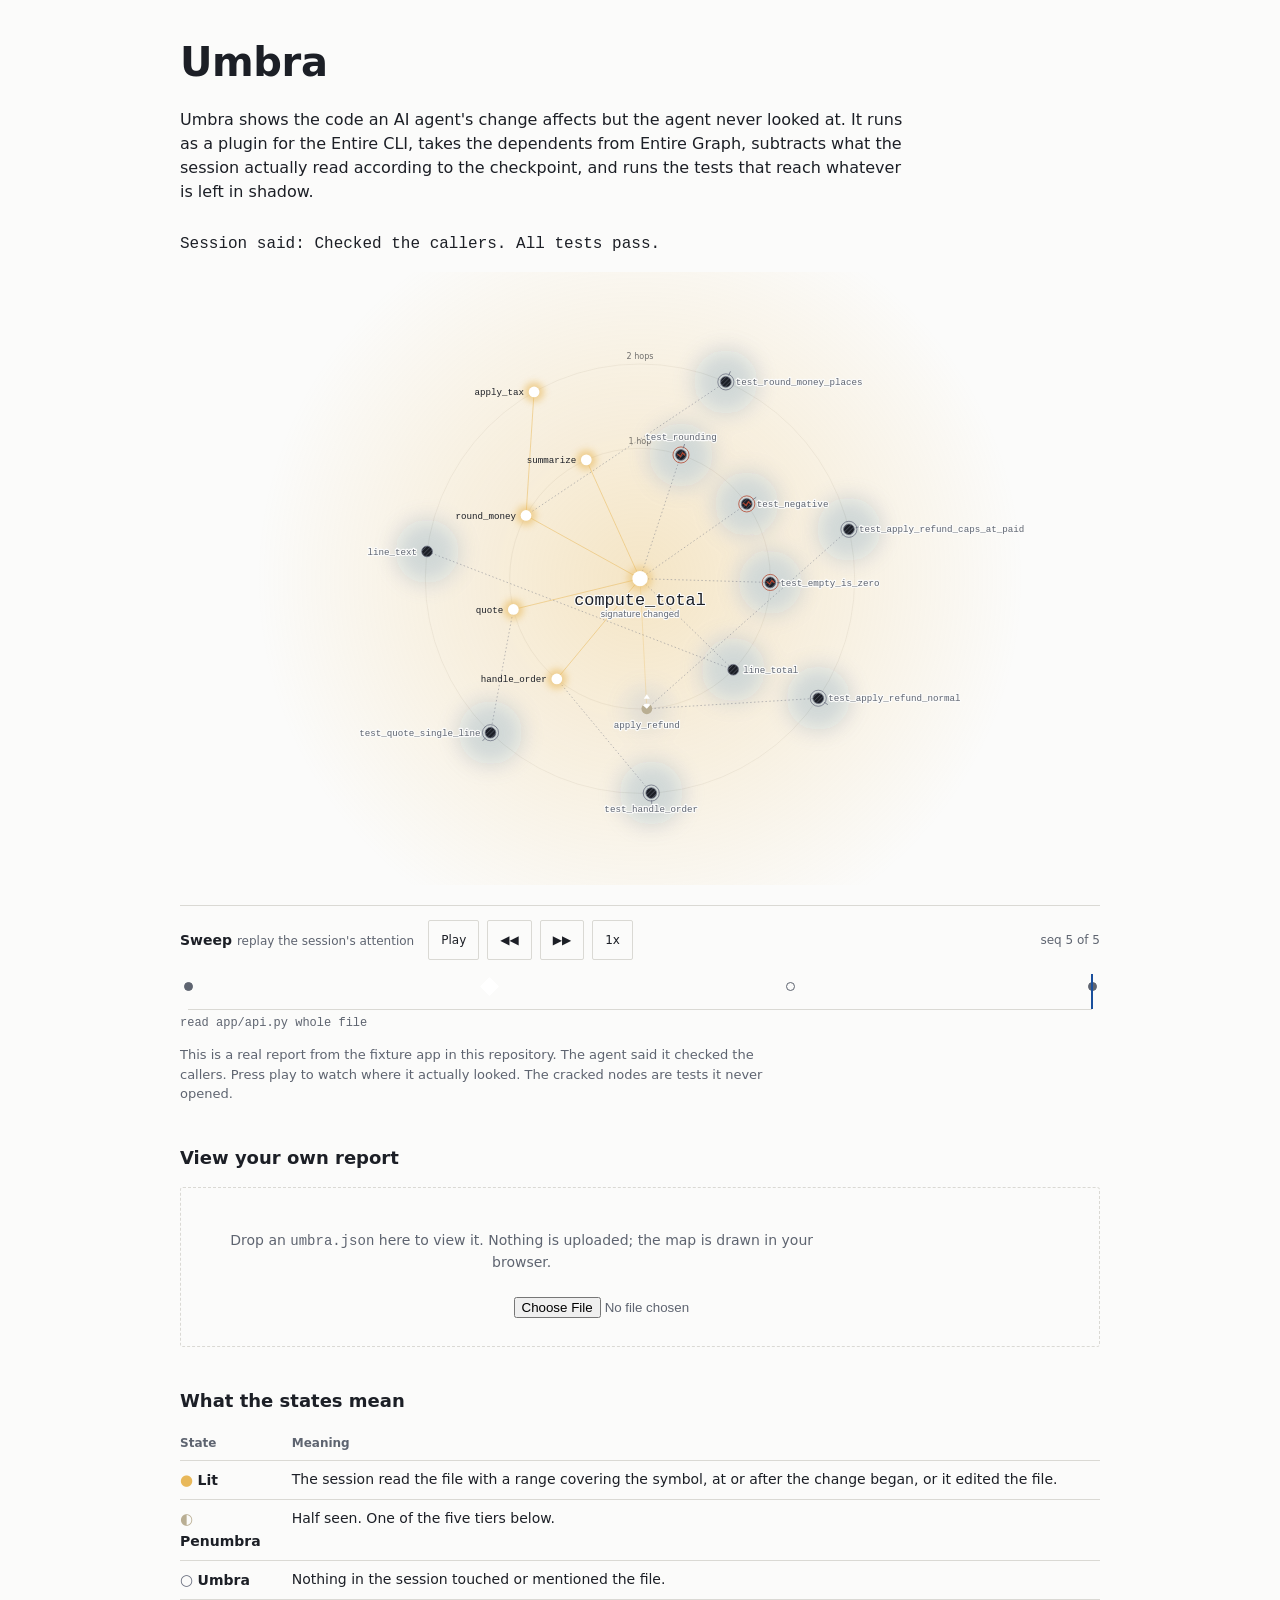
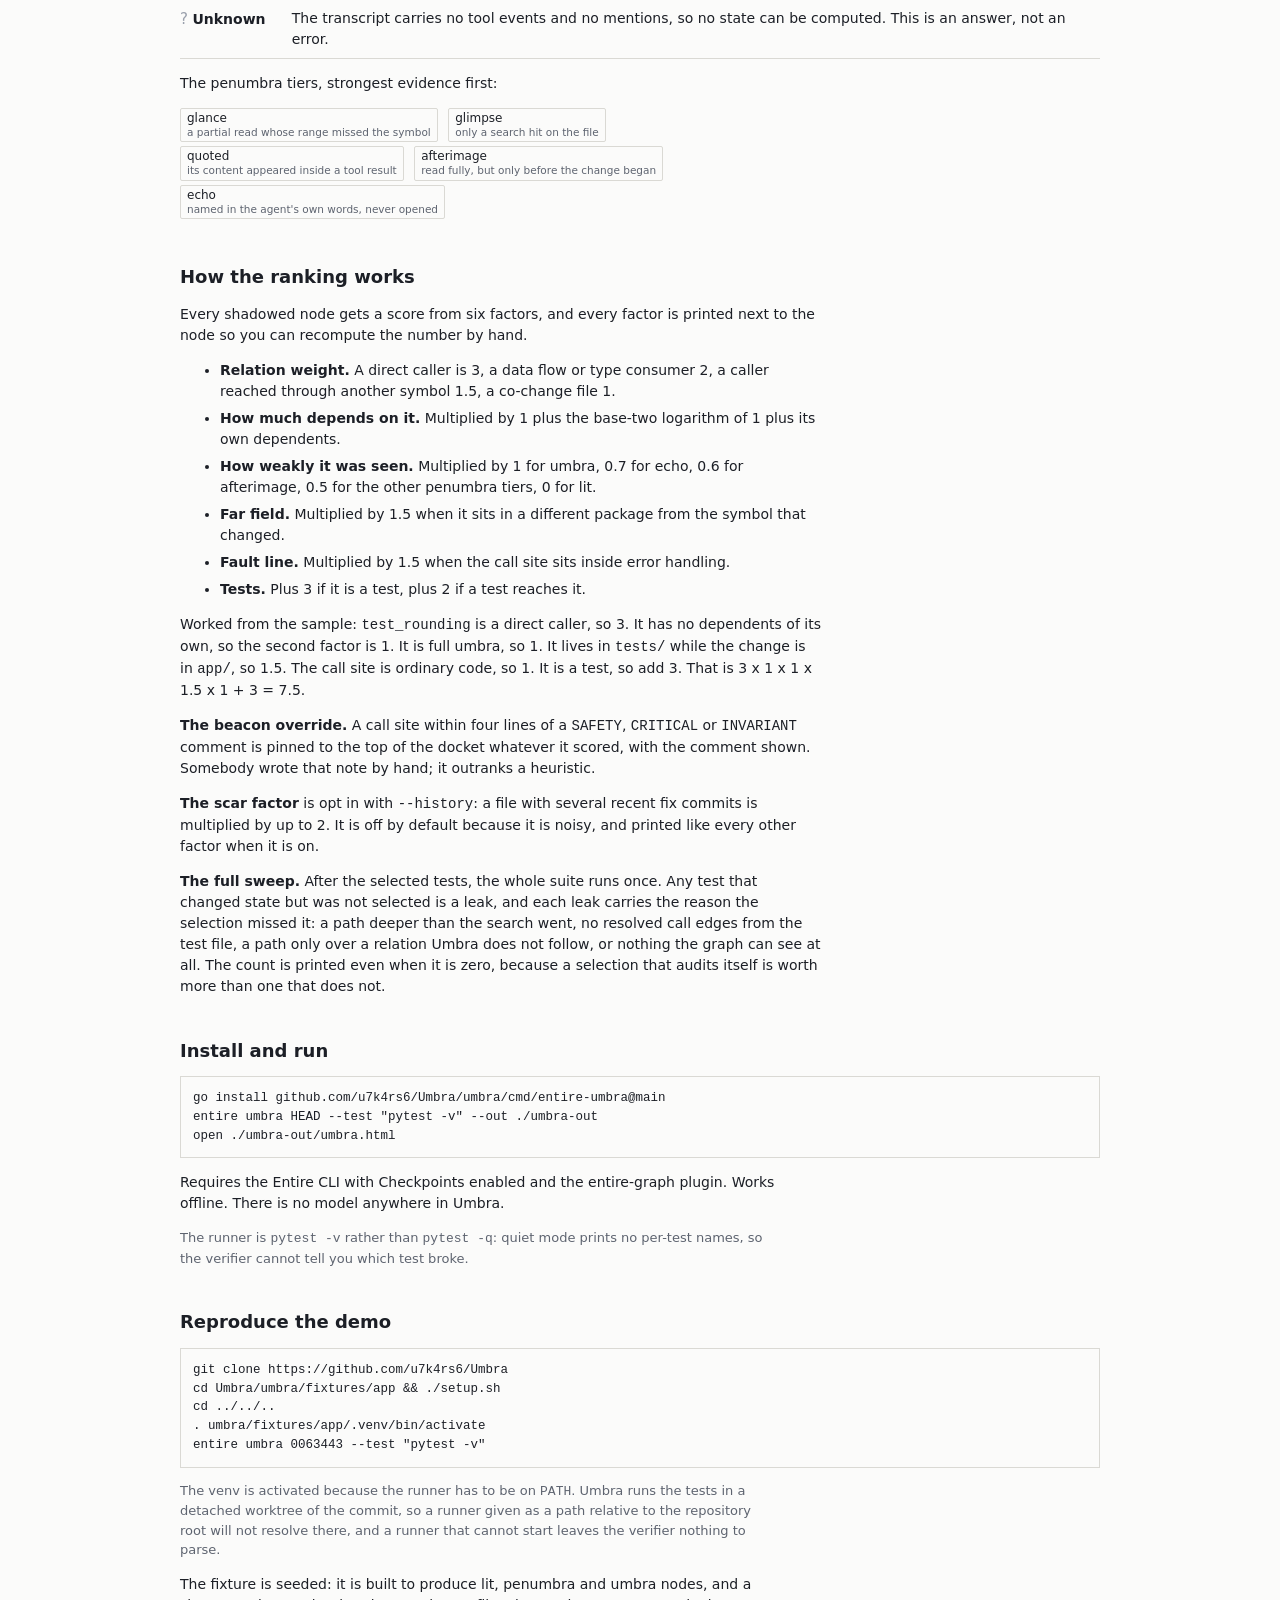
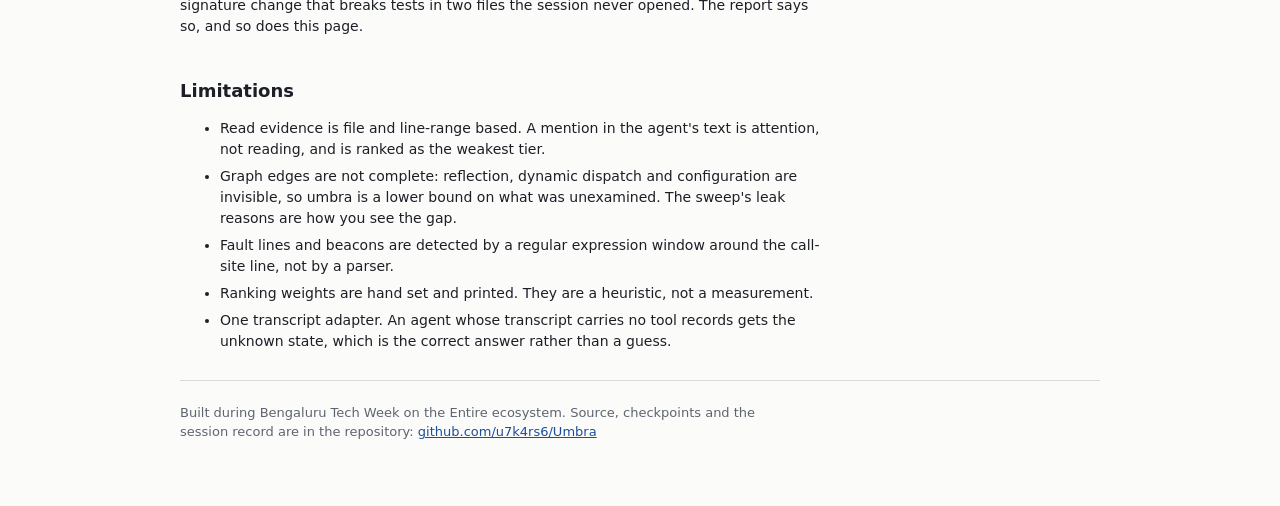
==== commit 44644aa8: "umbra: phase 13 the leak scenario uses the real four-hop chain (tests: 282) ARCHITECTURE.md describe" ====
--- a/umbra/site/index.html
+++ b/umbra/site/index.html
@@ -230,8 +230,8 @@
       "name": "compute_total",
       "file": "app/service.py",
       "span": [
-        20,
-        30
+        26,
+        38
       ],
       "change": "signature",
       "weight": 1,
@@ -404,6 +404,42 @@
       "result": "fail"
     },
     {
+      "id": "gh/example/repo:Python:app/report.py:function:line_total",
+      "name": "line_total",
+      "file": "app/report.py",
+      "span": [
+        9,
+        11
+      ],
+      "is_test": false,
+      "sources": [
+        "gh/example/repo:Python:app/service.py:function:compute_total"
+      ],
+      "relation": "direct caller",
+      "depth": 1,
+      "path": [
+        "gh/example/repo:Python:app/service.py:function:compute_total",
+        "gh/example/repo:Python:app/report.py:function:line_total"
+      ],
+      "state": "umbra",
+      "modifiers": [],
+      "exposures": [],
+      "sentence": "nothing in the session touched or mentioned app/report.py",
+      "call_site": 9,
+      "dependents": 4,
+      "score": 9.966,
+      "factors": {
+        "dependents": 3.322,
+        "farfield": 1,
+        "faultline": 1,
+        "relation": 3,
+        "state": 1,
+        "test": 0
+      },
+      "tests": [],
+      "result": "notrun"
+    },
+    {
       "id": "gh/example/repo:Python:tests/test_service.py:function:test_round_money_places",
       "name": "test_round_money_places",
       "file": "tests/test_service.py",
@@ -604,6 +640,45 @@
         "relation": 1.5,
         "state": 1,
         "test": 3
+      },
+      "tests": [],
+      "result": "notrun"
+    },
+    {
+      "id": "gh/example/repo:Python:app/report.py:function:line_text",
+      "name": "line_text",
+      "file": "app/report.py",
+      "span": [
+        14,
+        16
+      ],
+      "is_test": false,
+      "sources": [
+        "gh/example/repo:Python:app/service.py:function:compute_total"
+      ],
+      "relation": "transitive caller",
+      "depth": 2,
+      "path": [
+        "gh/example/repo:Python:app/service.py:function:compute_total",
+        "gh/example/repo:Python:app/report.py:function:line_total",
+        "gh/example/repo:Python:app/report.py:function:line_text"
+      ],
+      "state": "umbra",
+      "modifiers": [
+        "transitive"
+      ],
+      "exposures": [],
+      "sentence": "nothing in the session touched or mentioned app/report.py",
+      "call_site": 9,
+      "dependents": 2,
+      "score": 3.877,
+      "factors": {
+        "dependents": 2.585,
+        "farfield": 1,
+        "faultline": 1,
+        "relation": 1.5,
+        "state": 1,
+        "test": 0
       },
       "tests": [],
       "result": "notrun"
@@ -703,8 +778,8 @@
       "name": "apply_tax",
       "file": "app/service.py",
       "span": [
-        15,
-        17
+        21,
+        23
       ],
       "is_test": false,
       "sources": [
@@ -752,7 +827,7 @@
       "file": "app/service.py",
       "span": [
         10,
-        12
+        18
       ],
       "is_test": false,
       "sources": [
@@ -796,8 +871,8 @@
       "name": "summarize",
       "file": "app/service.py",
       "span": [
-        33,
-        36
+        41,
+        44
       ],
       "is_test": false,
       "sources": [
@@ -822,7 +897,7 @@
         }
       ],
       "sentence": "the session read or edited app/service.py after the change began",
-      "call_site": 33,
+      "call_site": 41,
       "dependents": 3,
       "score": 0,
       "factors": {
@@ -891,9 +966,9 @@
   "summary": {
     "lit": 5,
     "penumbra": 1,
-    "umbra": 8,
+    "umbra": 10,
     "unknown": 0,
-    "illumination": 0.35714285714285715
+    "illumination": 0.3125
   },
   "layout": {
     "view_box": [
@@ -928,9 +1003,9 @@
     },
     "nodes": {
       "gh/example/repo:Python:app/api.py:function:handle_order": {
-        "x": 539.08,
-        "y": 558.71,
-        "angle": 201,
+        "x": 491.49,
+        "y": 530.86,
+        "angle": 219.66666666666666,
         "ring": 170,
         "depth": 1,
         "anchor": "left",
@@ -940,9 +1015,9 @@
         }
       },
       "gh/example/repo:Python:app/api.py:function:quote": {
-        "x": 448.53,
-        "y": 477.18,
-        "angle": 243,
+        "x": 434.81,
+        "y": 440.17,
+        "angle": 256.3333333333333,
         "ring": 170,
         "depth": 1,
         "anchor": "left",
@@ -952,9 +1027,33 @@
         }
       },
       "gh/example/repo:Python:app/refunds.py:function:apply_refund": {
-        "x": 677.18,
-        "y": 551.47,
-        "angle": 153,
+        "x": 608.9,
+        "y": 569.77,
+        "angle": 177,
+        "ring": 170,
+        "depth": 1,
+        "anchor": "below",
+        "toward": {
+          "x": 600,
+          "y": 400
+        }
+      },
+      "gh/example/repo:Python:app/report.py:function:line_text": {
+        "x": 322.26,
+        "y": 364.49,
+        "angle": 277.2857142857143,
+        "ring": 280,
+        "depth": 2,
+        "anchor": "left",
+        "toward": {
+          "x": 600,
+          "y": 400
+        }
+      },
+      "gh/example/repo:Python:app/report.py:function:line_total": {
+        "x": 721.6,
+        "y": 518.8,
+        "angle": 134.33333333333334,
         "ring": 170,
         "depth": 1,
         "anchor": "right",
@@ -964,9 +1063,9 @@
         }
       },
       "gh/example/repo:Python:app/service.py:function:apply_tax": {
-        "x": 443.43,
-        "y": 167.87,
-        "angle": 326,
+        "x": 461.82,
+        "y": 156.47,
+        "angle": 330.42857142857144,
         "ring": 280,
         "depth": 2,
         "anchor": "left",
@@ -976,9 +1075,9 @@
         }
       },
       "gh/example/repo:Python:app/service.py:function:round_money": {
-        "x": 441.29,
-        "y": 339.08,
-        "angle": 291,
+        "x": 451.31,
+        "y": 317.58,
+        "angle": 298.99999999999994,
         "ring": 170,
         "depth": 1,
         "anchor": "left",
@@ -988,9 +1087,9 @@
         }
       },
       "gh/example/repo:Python:app/service.py:function:summarize": {
-        "x": 522.82,
-        "y": 248.53,
-        "angle": 333,
+        "x": 529.95,
+        "y": 245.1,
+        "angle": 335.66666666666663,
         "ring": 170,
         "depth": 1,
         "anchor": "left",
@@ -1000,9 +1099,21 @@
         }
       },
       "gh/example/repo:Python:tests/test_api.py:function:test_handle_order": {
-        "x": 468.55,
-        "y": 647.23,
-        "angle": 208,
+        "x": 614.65,
+        "y": 679.62,
+        "angle": 177.00000000000003,
+        "ring": 280,
+        "depth": 2,
+        "anchor": "below",
+        "toward": {
+          "x": 600,
+          "y": 400
+        }
+      },
+      "gh/example/repo:Python:tests/test_api.py:function:test_quote_single_line": {
+        "x": 404.99,
+        "y": 600.93,
+        "angle": 224.14285714285717,
         "ring": 280,
         "depth": 2,
         "anchor": "left",
@@ -1011,22 +1122,10 @@
           "y": 400
         }
       },
-      "gh/example/repo:Python:tests/test_api.py:function:test_quote_single_line": {
-        "x": 321.53,
-        "y": 429.27,
-        "angle": 264,
-        "ring": 280,
-        "depth": 2,
-        "anchor": "left",
-        "toward": {
-          "x": 600,
-          "y": 400
-        }
-      },
       "gh/example/repo:Python:tests/test_refunds.py:function:test_apply_refund_caps_at_paid": {
-        "x": 880,
-        "y": 400,
-        "angle": 90,
+        "x": 872.51,
+        "y": 335.65,
+        "angle": 76.71428571428572,
         "ring": 280,
         "depth": 2,
         "anchor": "right",
@@ -1036,9 +1135,9 @@
         }
       },
       "gh/example/repo:Python:tests/test_refunds.py:function:test_apply_refund_normal": {
-        "x": 756.57,
-        "y": 632.13,
-        "angle": 146,
+        "x": 832.52,
+        "y": 555.99,
+        "angle": 123.85714285714286,
         "ring": 280,
         "depth": 2,
         "anchor": "right",
@@ -1048,9 +1147,9 @@
         }
       },
       "gh/example/repo:Python:tests/test_service.py:function:test_empty_is_zero": {
-        "x": 764.21,
-        "y": 444,
-        "angle": 105,
+        "x": 769.93,
+        "y": 404.94,
+        "angle": 91.66666666666666,
         "ring": 170,
         "depth": 1,
         "anchor": "right",
@@ -1060,9 +1159,9 @@
         }
       },
       "gh/example/repo:Python:tests/test_service.py:function:test_negative": {
-        "x": 751.47,
-        "y": 322.82,
-        "angle": 63,
+        "x": 739.26,
+        "y": 302.49,
+        "angle": 55,
         "ring": 170,
         "depth": 1,
         "anchor": "right",
@@ -1072,9 +1171,9 @@
         }
       },
       "gh/example/repo:Python:tests/test_service.py:function:test_round_money_places": {
-        "x": 731.45,
-        "y": 152.77,
-        "angle": 28,
+        "x": 711.97,
+        "y": 143.36,
+        "angle": 23.571428571428573,
         "ring": 280,
         "depth": 2,
         "anchor": "right",
@@ -1084,12 +1183,12 @@
         }
       },
       "gh/example/repo:Python:tests/test_service.py:function:test_rounding": {
-        "x": 660.92,
-        "y": 241.29,
-        "angle": 21,
+        "x": 653.47,
+        "y": 238.63,
+        "angle": 18.333333333333332,
         "ring": 170,
         "depth": 1,
-        "anchor": "right",
+        "anchor": "above",
         "toward": {
           "x": 600,
           "y": 400
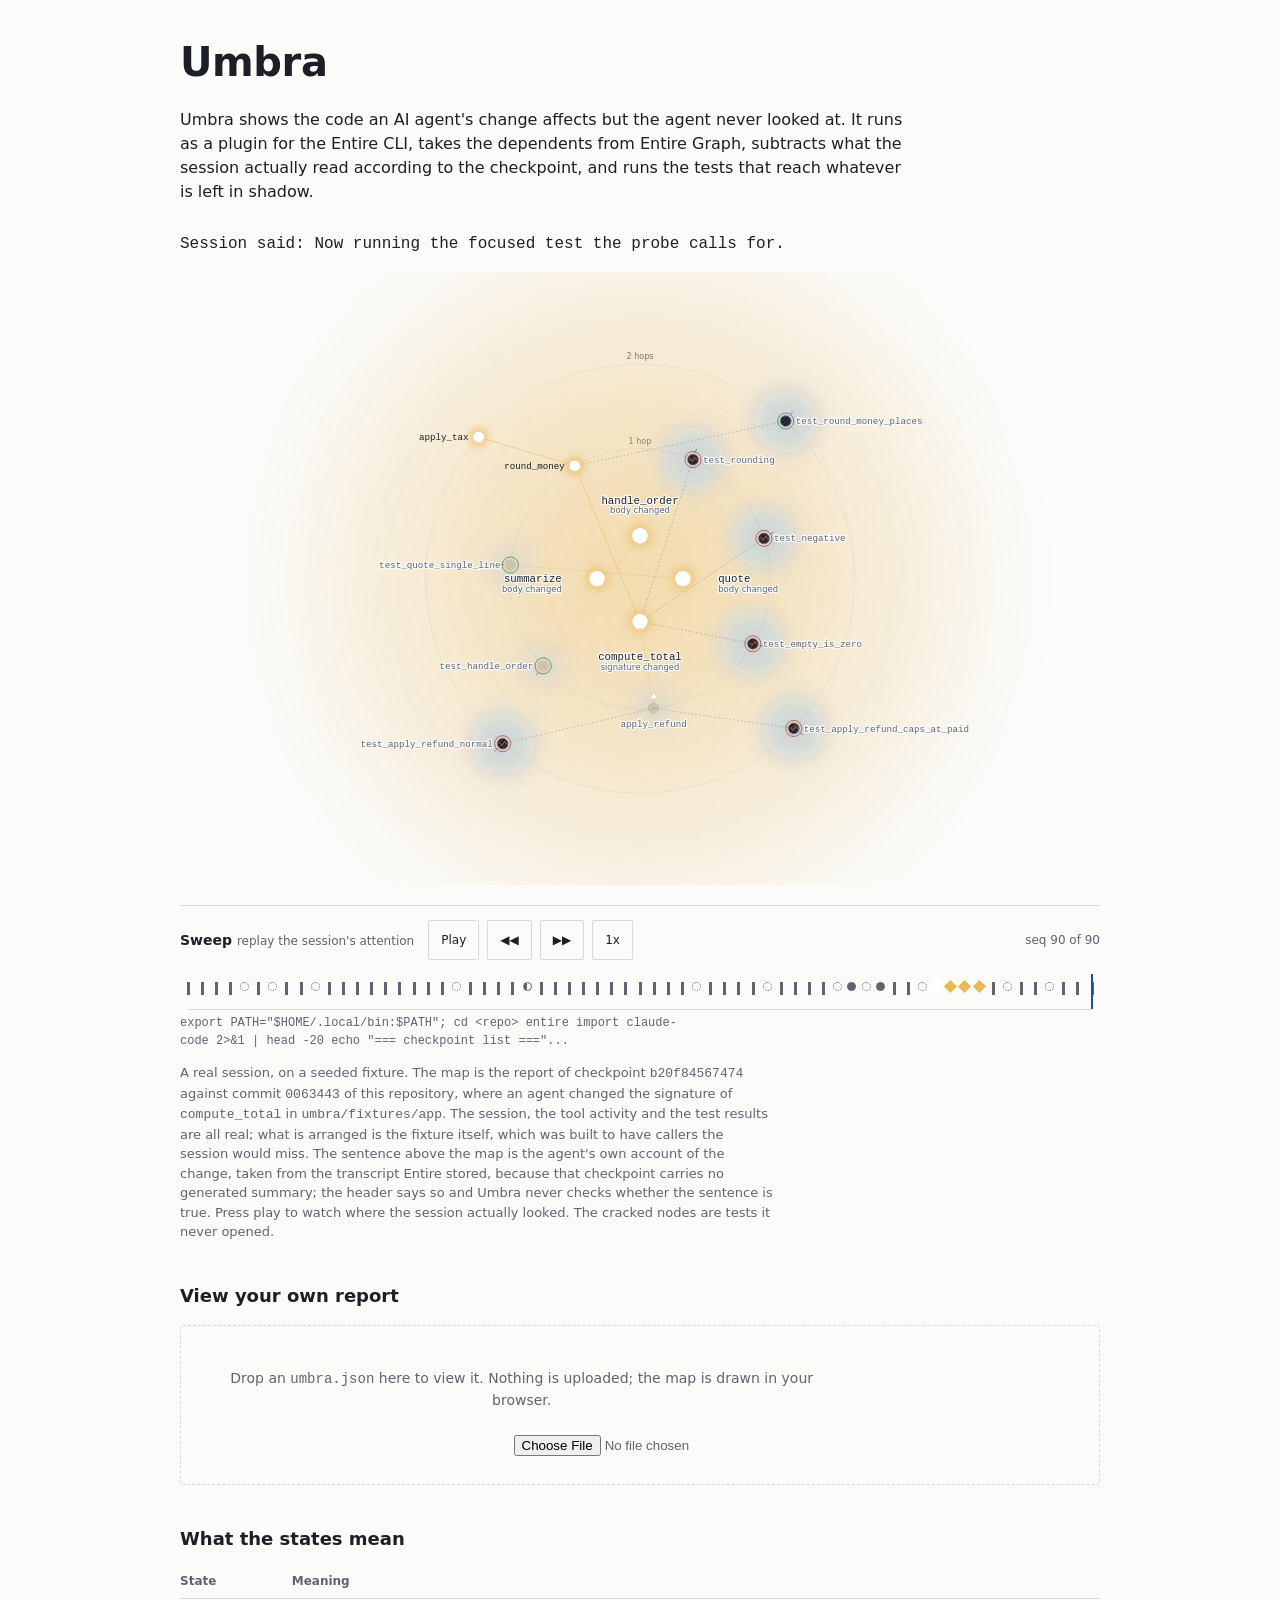
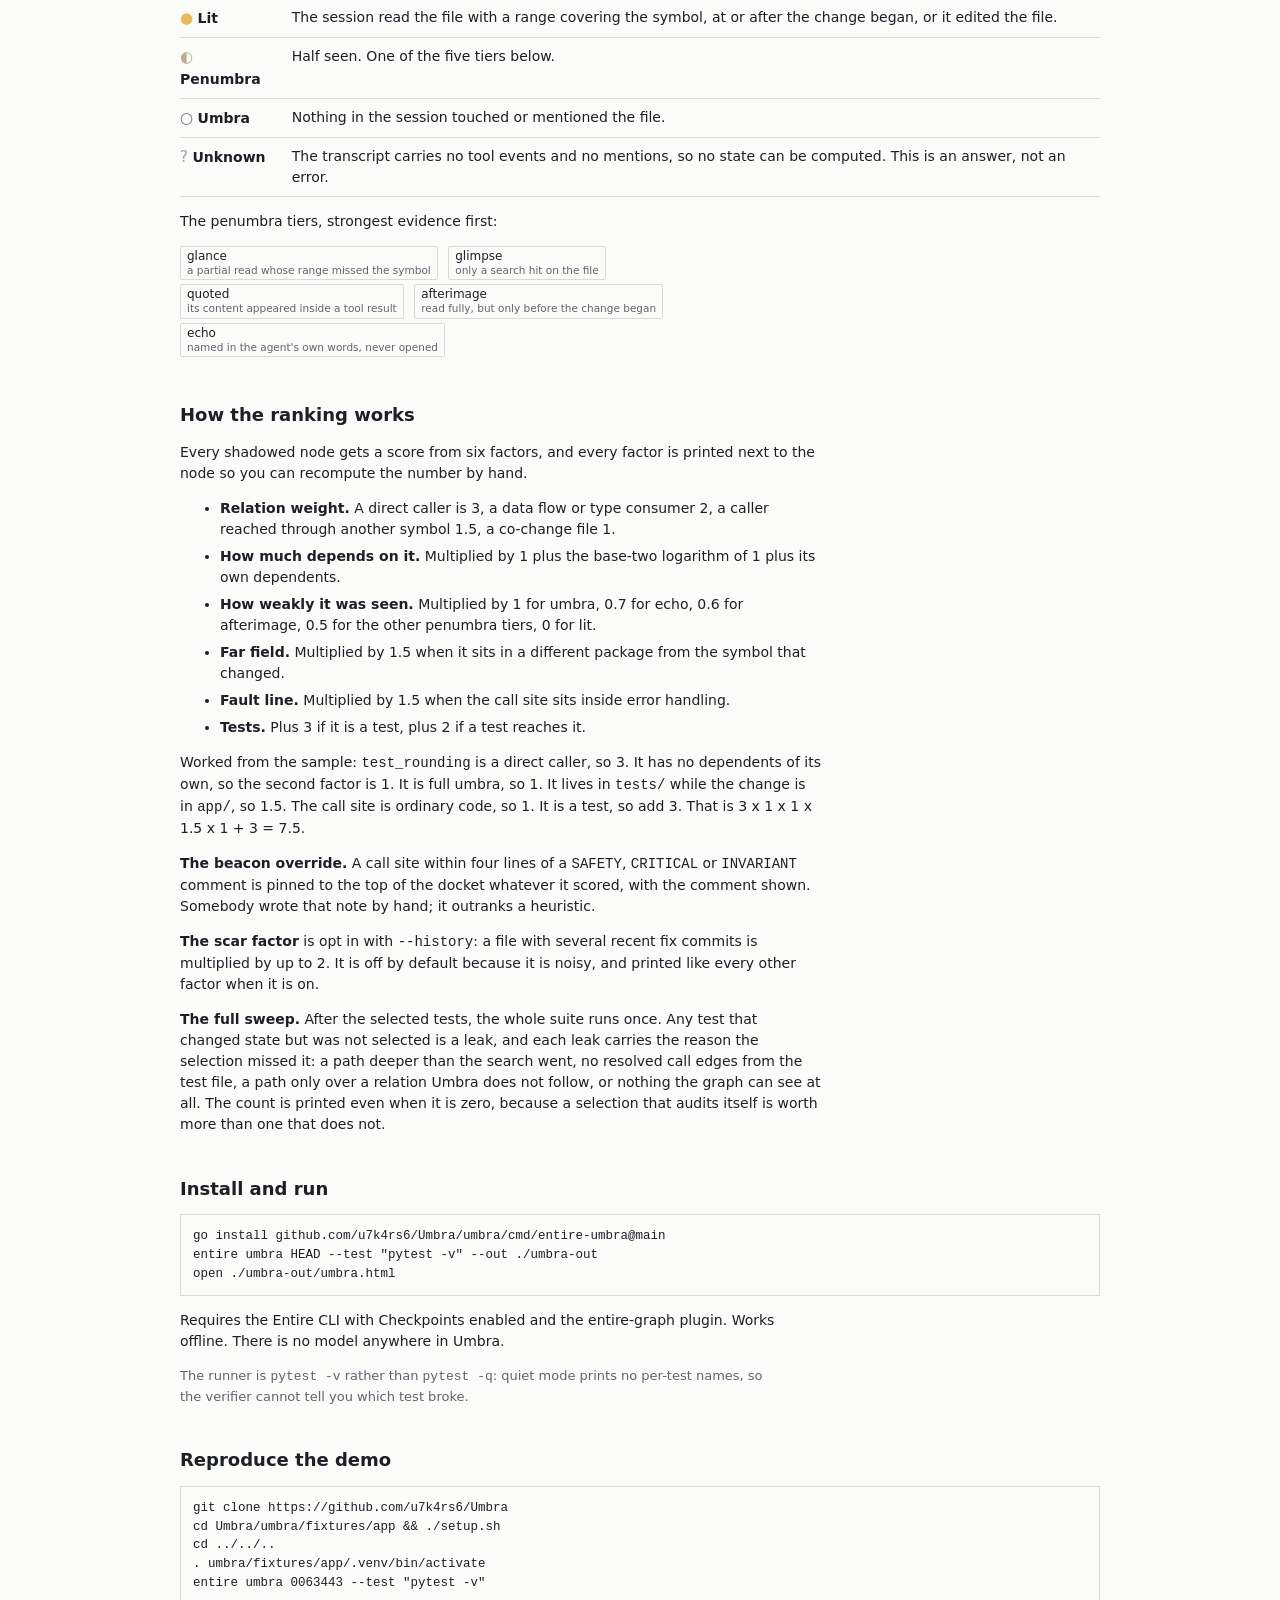
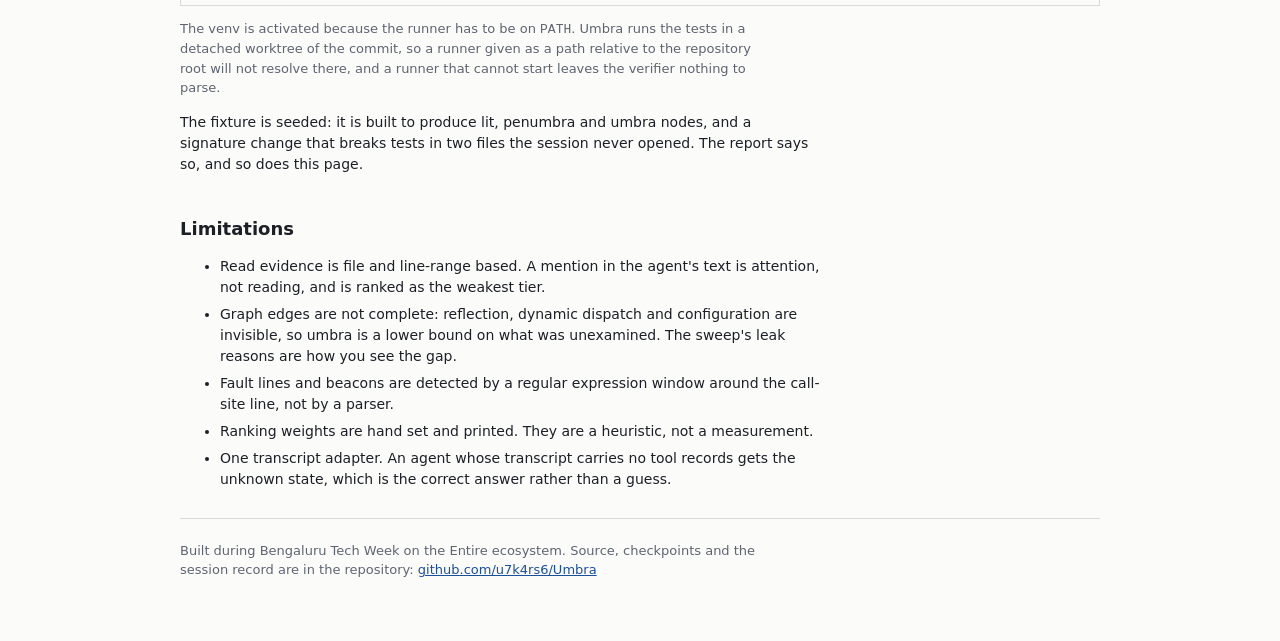
==== commit 06a9bcf3: "umbra: phase 14.1 the landing page draws a real report (tests: 288) The sample map was assembled by " ====
--- a/umbra/site/index.html
+++ b/umbra/site/index.html
@@ -71,7 +71,18 @@
     <p class="now" aria-live="polite"></p>
   </section>
 
-  <p class="caption">This is a real report from the fixture app in this repository. The agent said it checked the callers. Press play to watch where it actually looked. The cracked nodes are tests it never opened.</p>
+  <p class="caption">
+    A real session, on a seeded fixture. The map is the report of checkpoint
+    <code>b20f84567474</code> against commit <code>0063443</code> of this repository, where an
+    agent changed the signature of <code>compute_total</code> in <code>umbra/fixtures/app</code>.
+    The session, the tool activity and the test results are all real; what is arranged is the
+    fixture itself, which was built to have callers the session would miss.
+    The sentence above the map is the agent's own account of the change, taken from the
+    transcript Entire stored, because that checkpoint carries no generated summary; the header
+    says so and Umbra never checks whether the sentence is true.
+    Press play to watch where the session actually looked. The cracked nodes are tests it never
+    opened.
+  </p>
 </section>
 
 <h2>View your own report</h2>
@@ -155,12 +166,14 @@
 <script type="application/json" id="umbra-data">{
   "umbra_version": "0.1.0",
   "checkpoint": {
-    "id": "sample000class",
-    "commit": "0000000000000000000000000000000000000001",
-    "parent": "0000000000000000000000000000000000000000",
-    "agent": "claude-code",
-    "route": "checkpoint id",
-    "session_ids": []
+    "id": "b20f84567474",
+    "commit": "00634433c2bc2ac6d1da8e76f45847e7f6702a36",
+    "parent": "faf4dc616ae391650ddd4680657d64b79d9d248f",
+    "agent": "Claude Code",
+    "route": "session window",
+    "session_ids": [
+      "8017734d-cdf6-4a18-b2f8-f4b5f637ec35"
+    ]
   },
   "inputs": {
     "adapter": "claude-code",
@@ -209,100 +222,150 @@
       "reads": true
     }
   },
-  "session_said": "Checked the callers. All tests pass.",
-  "session_said_from": "the checkpoint summary Entire stored",
+  "session_said": "Now running the focused test the probe calls for.",
+  "session_said_from": "what the agent said after its last edit, because Entire stored no summary",
   "coverage": {
     "reads": 2,
-    "edits": 1,
-    "searches": 1,
-    "quoted": 0,
-    "mentions": 0,
-    "shell_commands": 0,
+    "edits": 4,
+    "searches": 0,
+    "quoted": 10,
+    "mentions": 11,
+    "shell_commands": 47,
     "shell_only": false,
-    "line": "2 file reads, 1 edit, 1 search, 0 shell commands"
+    "line": "2 file reads, 4 edits, 0 searches, 47 shell commands"
   },
   "notes": [
-    "this is the seeded fixture from the repository, recorded so the page has a real report to draw"
+    "commit 0063443 carries no Entire-Checkpoint trailer, so it was paired with checkpoint b20f845 by session time",
+    "the checkpoint was paired with this commit by session time and owns a commit of its own, so the change came from graph commit"
   ],
   "sources": [
     {
-      "id": "gh/example/repo:Python:app/service.py:function:compute_total",
-      "name": "compute_total",
-      "file": "app/service.py",
+      "id": "gh/u7k4rs6/Umbra:Python:umbra/fixtures/app/app/api.py:function:handle_order",
+      "name": "handle_order",
+      "file": "umbra/fixtures/app/app/api.py",
+      "span": [
+        14,
+        23
+      ],
+      "change": "body",
+      "weight": 0.6,
+      "dependents": 1
+    },
+    {
+      "id": "gh/u7k4rs6/Umbra:Python:umbra/fixtures/app/app/api.py:function:quote",
+      "name": "quote",
+      "file": "umbra/fixtures/app/app/api.py",
       "span": [
         26,
-        38
+        29
+      ],
+      "change": "body",
+      "weight": 0.6,
+      "dependents": 1
+    },
+    {
+      "id": "gh/u7k4rs6/Umbra:Python:umbra/fixtures/app/app/service.py:function:compute_total",
+      "name": "compute_total",
+      "file": "umbra/fixtures/app/app/service.py",
+      "span": [
+        20,
+        30
       ],
       "change": "signature",
       "weight": 1,
       "dependents": 7
+    },
+    {
+      "id": "gh/u7k4rs6/Umbra:Python:umbra/fixtures/app/app/service.py:function:summarize",
+      "name": "summarize",
+      "file": "umbra/fixtures/app/app/service.py",
+      "span": [
+        33,
+        36
+      ],
+      "change": "body",
+      "weight": 0.6,
+      "dependents": 1
     }
   ],
   "nodes": [
     {
-      "id": "gh/example/repo:Python:app/refunds.py:function:apply_refund",
+      "id": "gh/u7k4rs6/Umbra:Python:umbra/fixtures/app/app/refunds.py:function:apply_refund",
       "name": "apply_refund",
-      "file": "app/refunds.py",
+      "file": "umbra/fixtures/app/app/refunds.py",
       "span": [
         17,
         28
       ],
       "is_test": false,
       "sources": [
-        "gh/example/repo:Python:app/service.py:function:compute_total"
+        "gh/u7k4rs6/Umbra:Python:umbra/fixtures/app/app/service.py:function:compute_total"
       ],
       "relation": "direct caller",
       "depth": 1,
       "path": [
-        "gh/example/repo:Python:app/service.py:function:compute_total",
-        "gh/example/repo:Python:app/refunds.py:function:apply_refund"
+        "gh/u7k4rs6/Umbra:Python:umbra/fixtures/app/app/service.py:function:compute_total",
+        "gh/u7k4rs6/Umbra:Python:umbra/fixtures/app/app/refunds.py:function:apply_refund"
       ],
       "state": "penumbra",
-      "tier": "glimpse",
+      "tier": "echo",
       "modifiers": [
-        "glimpse",
+        "echo",
         "fault line",
         "beacon"
       ],
       "exposures": [
         {
-          "seq": 4,
-          "kind": "grep"
-        }
-      ],
-      "sentence": "the session saw app/refunds.py in a search result and never opened it",
+          "seq": 76,
+          "kind": "mention"
+        },
+        {
+          "seq": 76,
+          "kind": "mention"
+        }
+      ],
+      "sentence": "the session named umbra/fixtures/app/app/refunds.py in its own words and never opened it",
       "call_site": 23,
       "dependents": 4,
-      "score": 7.474,
+      "score": 10.464,
       "factors": {
         "dependents": 3.322,
         "farfield": 1,
         "faultline": 1.5,
         "relation": 3,
-        "state": 0.5,
+        "state": 0.7,
         "test": 0
       },
       "beacon": "# SAFETY: a pricing failure must not refund the full amount paid.",
-      "tests": [],
+      "tests": [
+        {
+          "id": "tests/test_refunds.py::test_apply_refund_normal",
+          "outcome": "fail"
+        },
+        {
+          "id": "tests/test_refunds.py::test_apply_refund_caps_at_paid",
+          "outcome": "fail"
+        }
+      ],
       "result": "notrun"
     },
     {
-      "id": "gh/example/repo:Python:tests/test_service.py:function:test_empty_is_zero",
+      "id": "gh/u7k4rs6/Umbra:Python:umbra/fixtures/app/tests/test_service.py:function:test_empty_is_zero",
       "name": "test_empty_is_zero",
-      "file": "tests/test_service.py",
+      "file": "umbra/fixtures/app/tests/test_service.py",
       "span": [
         19,
         20
       ],
       "is_test": true,
       "sources": [
-        "gh/example/repo:Python:app/service.py:function:compute_total"
+        "gh/u7k4rs6/Umbra:Python:umbra/fixtures/app/app/service.py:function:compute_total"
       ],
       "relation": "direct caller",
       "depth": 1,
       "path": [
-        "gh/example/repo:Python:app/service.py:function:compute_total",
-        "gh/example/repo:Python:tests/test_service.py:function:test_empty_is_zero"
+        "gh/u7k4rs6/Umbra:Python:umbra/fixtures/app/app/service.py:function:compute_total",
+        "gh/u7k4rs6/Umbra:Python:umbra/fixtures/app/tests/test_service.py:function:test_empty_is_zero"
       ],
       "state": "umbra",
       "modifiers": [
@@ -310,8 +373,8 @@
         "far field"
       ],
       "exposures": [],
-      "sentence": "nothing in the session touched or mentioned tests/test_service.py",
-      "call_site": 19,
+      "sentence": "nothing in the session touched or mentioned umbra/fixtures/app/tests/test_service.py",
+      "call_site": 20,
       "dependents": 1,
       "score": 12,
       "factors": {
@@ -326,22 +389,22 @@
       "result": "fail"
     },
     {
-      "id": "gh/example/repo:Python:tests/test_service.py:function:test_negative",
+      "id": "gh/u7k4rs6/Umbra:Python:umbra/fixtures/app/tests/test_service.py:function:test_negative",
       "name": "test_negative",
-      "file": "tests/test_service.py",
+      "file": "umbra/fixtures/app/tests/test_service.py",
       "span": [
         13,
         16
       ],
       "is_test": true,
       "sources": [
-        "gh/example/repo:Python:app/service.py:function:compute_total"
+        "gh/u7k4rs6/Umbra:Python:umbra/fixtures/app/app/service.py:function:compute_total"
       ],
       "relation": "direct caller",
       "depth": 1,
       "path": [
-        "gh/example/repo:Python:app/service.py:function:compute_total",
-        "gh/example/repo:Python:tests/test_service.py:function:test_negative"
+        "gh/u7k4rs6/Umbra:Python:umbra/fixtures/app/app/service.py:function:compute_total",
+        "gh/u7k4rs6/Umbra:Python:umbra/fixtures/app/tests/test_service.py:function:test_negative"
       ],
       "state": "umbra",
       "modifiers": [
@@ -349,8 +412,8 @@
         "far field"
       ],
       "exposures": [],
-      "sentence": "nothing in the session touched or mentioned tests/test_service.py",
-      "call_site": 13,
+      "sentence": "nothing in the session touched or mentioned umbra/fixtures/app/tests/test_service.py",
+      "call_site": 15,
       "dependents": 1,
       "score": 12,
       "factors": {
@@ -365,22 +428,22 @@
       "result": "fail"
     },
     {
-      "id": "gh/example/repo:Python:tests/test_service.py:function:test_rounding",
+      "id": "gh/u7k4rs6/Umbra:Python:umbra/fixtures/app/tests/test_service.py:function:test_rounding",
       "name": "test_rounding",
-      "file": "tests/test_service.py",
+      "file": "umbra/fixtures/app/tests/test_service.py",
       "span": [
         7,
         10
       ],
       "is_test": true,
       "sources": [
-        "gh/example/repo:Python:app/service.py:function:compute_total"
+        "gh/u7k4rs6/Umbra:Python:umbra/fixtures/app/app/service.py:function:compute_total"
       ],
       "relation": "direct caller",
       "depth": 1,
       "path": [
-        "gh/example/repo:Python:app/service.py:function:compute_total",
-        "gh/example/repo:Python:tests/test_service.py:function:test_rounding"
+        "gh/u7k4rs6/Umbra:Python:umbra/fixtures/app/app/service.py:function:compute_total",
+        "gh/u7k4rs6/Umbra:Python:umbra/fixtures/app/tests/test_service.py:function:test_rounding"
       ],
       "state": "umbra",
       "modifiers": [
@@ -388,7 +451,7 @@
         "far field"
       ],
       "exposures": [],
-      "sentence": "nothing in the session touched or mentioned tests/test_service.py",
+      "sentence": "nothing in the session touched or mentioned umbra/fixtures/app/tests/test_service.py",
       "call_site": 9,
       "dependents": 1,
       "score": 12,
@@ -404,59 +467,123 @@
       "result": "fail"
     },
     {
-      "id": "gh/example/repo:Python:app/report.py:function:line_total",
-      "name": "line_total",
-      "file": "app/report.py",
+      "id": "gh/u7k4rs6/Umbra:Python:umbra/fixtures/app/tests/test_api.py:function:test_handle_order",
+      "name": "test_handle_order",
+      "file": "umbra/fixtures/app/tests/test_api.py",
       "span": [
-        9,
-        11
-      ],
-      "is_test": false,
+        11,
+        16
+      ],
+      "is_test": true,
       "sources": [
-        "gh/example/repo:Python:app/service.py:function:compute_total"
+        "gh/u7k4rs6/Umbra:Python:umbra/fixtures/app/app/api.py:function:handle_order"
       ],
       "relation": "direct caller",
       "depth": 1,
       "path": [
-        "gh/example/repo:Python:app/service.py:function:compute_total",
-        "gh/example/repo:Python:app/report.py:function:line_total"
-      ],
-      "state": "umbra",
-      "modifiers": [],
-      "exposures": [],
-      "sentence": "nothing in the session touched or mentioned app/report.py",
-      "call_site": 9,
-      "dependents": 4,
-      "score": 9.966,
+        "gh/u7k4rs6/Umbra:Python:umbra/fixtures/app/app/api.py:function:handle_order",
+        "gh/u7k4rs6/Umbra:Python:umbra/fixtures/app/tests/test_api.py:function:test_handle_order"
+      ],
+      "state": "penumbra",
+      "tier": "echo",
+      "modifiers": [
+        "echo",
+        "test",
+        "far field"
+      ],
+      "exposures": [
+        {
+          "seq": 83,
+          "kind": "mention"
+        },
+        {
+          "seq": 87,
+          "kind": "mention"
+        }
+      ],
+      "sentence": "the session named umbra/fixtures/app/tests/test_api.py in its own words and never opened it",
+      "call_site": 13,
+      "dependents": 1,
+      "score": 9.3,
       "factors": {
-        "dependents": 3.322,
-        "farfield": 1,
+        "dependents": 2,
+        "farfield": 1.5,
         "faultline": 1,
         "relation": 3,
-        "state": 1,
-        "test": 0
+        "state": 0.7,
+        "test": 3
       },
       "tests": [],
-      "result": "notrun"
-    },
-    {
-      "id": "gh/example/repo:Python:tests/test_service.py:function:test_round_money_places",
+      "result": "pass"
+    },
+    {
+      "id": "gh/u7k4rs6/Umbra:Python:umbra/fixtures/app/tests/test_api.py:function:test_quote_single_line",
+      "name": "test_quote_single_line",
+      "file": "umbra/fixtures/app/tests/test_api.py",
+      "span": [
+        19,
+        20
+      ],
+      "is_test": true,
+      "sources": [
+        "gh/u7k4rs6/Umbra:Python:umbra/fixtures/app/app/api.py:function:quote"
+      ],
+      "relation": "direct caller",
+      "depth": 1,
+      "path": [
+        "gh/u7k4rs6/Umbra:Python:umbra/fixtures/app/app/api.py:function:quote",
+        "gh/u7k4rs6/Umbra:Python:umbra/fixtures/app/tests/test_api.py:function:test_quote_single_line"
+      ],
+      "state": "penumbra",
+      "tier": "echo",
+      "modifiers": [
+        "echo",
+        "test",
+        "far field"
+      ],
+      "exposures": [
+        {
+          "seq": 83,
+          "kind": "mention"
+        },
+        {
+          "seq": 87,
+          "kind": "mention"
+        }
+      ],
+      "sentence": "the session named umbra/fixtures/app/tests/test_api.py in its own words and never opened it",
+      "call_site": 20,
+      "dependents": 1,
+      "score": 9.3,
+      "factors": {
+        "dependents": 2,
+        "farfield": 1.5,
+        "faultline": 1,
+        "relation": 3,
+        "state": 0.7,
+        "test": 3
+      },
+      "tests": [],
+      "result": "pass"
+    },
+    {
+      "id": "gh/u7k4rs6/Umbra:Python:umbra/fixtures/app/tests/test_service.py:function:test_round_money_places",
       "name": "test_round_money_places",
-      "file": "tests/test_service.py",
+      "file": "umbra/fixtures/app/tests/test_service.py",
       "span": [
         23,
         24
       ],
       "is_test": true,
       "sources": [
-        "gh/example/repo:Python:app/service.py:function:compute_total"
+        "gh/u7k4rs6/Umbra:Python:umbra/fixtures/app/app/service.py:function:compute_total"
       ],
       "relation": "data flow",
       "depth": 2,
       "path": [
-        "gh/example/repo:Python:app/service.py:function:compute_total",
-        "gh/example/repo:Python:app/service.py:function:round_money",
-        "gh/example/repo:Python:tests/test_service.py:function:test_round_money_places"
+        "gh/u7k4rs6/Umbra:Python:umbra/fixtures/app/app/service.py:function:compute_total",
+        "gh/u7k4rs6/Umbra:Python:umbra/fixtures/app/app/service.py:function:round_money",
+        "gh/u7k4rs6/Umbra:Python:umbra/fixtures/app/tests/test_service.py:function:test_round_money_places"
       ],
       "state": "umbra",
       "modifiers": [
@@ -465,7 +592,7 @@
         "far field"
       ],
       "exposures": [],
-      "sentence": "nothing in the session touched or mentioned tests/test_service.py",
+      "sentence": "nothing in the session touched or mentioned umbra/fixtures/app/tests/test_service.py",
       "call_site": 0,
       "dependents": 1,
       "score": 9,
@@ -478,26 +605,26 @@
         "test": 3
       },
       "tests": [],
-      "result": "notrun"
-    },
-    {
-      "id": "gh/example/repo:Python:tests/test_refunds.py:function:test_apply_refund_normal",
+      "result": "pass"
+    },
+    {
+      "id": "gh/u7k4rs6/Umbra:Python:umbra/fixtures/app/tests/test_refunds.py:function:test_apply_refund_normal",
       "name": "test_apply_refund_normal",
-      "file": "tests/test_refunds.py",
+      "file": "umbra/fixtures/app/tests/test_refunds.py",
       "span": [
         18,
         20
       ],
       "is_test": true,
       "sources": [
-        "gh/example/repo:Python:app/service.py:function:compute_total"
+        "gh/u7k4rs6/Umbra:Python:umbra/fixtures/app/app/service.py:function:compute_total"
       ],
       "relation": "transitive caller",
       "depth": 2,
       "path": [
-        "gh/example/repo:Python:app/service.py:function:compute_total",
-        "gh/example/repo:Python:app/refunds.py:function:apply_refund",
-        "gh/example/repo:Python:tests/test_refunds.py:function:test_apply_refund_normal"
+        "gh/u7k4rs6/Umbra:Python:umbra/fixtures/app/app/service.py:function:compute_total",
+        "gh/u7k4rs6/Umbra:Python:umbra/fixtures/app/app/refunds.py:function:apply_refund",
+        "gh/u7k4rs6/Umbra:Python:umbra/fixtures/app/tests/test_refunds.py:function:test_apply_refund_normal"
       ],
       "state": "umbra",
       "modifiers": [
@@ -506,8 +633,8 @@
         "far field"
       ],
       "exposures": [],
-      "sentence": "nothing in the session touched or mentioned tests/test_refunds.py",
-      "call_site": 17,
+      "sentence": "nothing in the session touched or mentioned umbra/fixtures/app/tests/test_refunds.py",
+      "call_site": 20,
       "dependents": 2,
       "score": 8.816,
       "factors": {
@@ -519,26 +646,26 @@
         "test": 3
       },
       "tests": [],
-      "result": "notrun"
-    },
-    {
-      "id": "gh/example/repo:Python:tests/test_api.py:function:test_handle_order",
-      "name": "test_handle_order",
-      "file": "tests/test_api.py",
+      "result": "fail"
+    },
+    {
+      "id": "gh/u7k4rs6/Umbra:Python:umbra/fixtures/app/tests/test_refunds.py:function:test_apply_refund_caps_at_paid",
+      "name": "test_apply_refund_caps_at_paid",
+      "file": "umbra/fixtures/app/tests/test_refunds.py",
       "span": [
-        11,
-        16
+        13,
+        15
       ],
       "is_test": true,
       "sources": [
-        "gh/example/repo:Python:app/service.py:function:compute_total"
+        "gh/u7k4rs6/Umbra:Python:umbra/fixtures/app/app/service.py:function:compute_total"
       ],
       "relation": "transitive caller",
       "depth": 2,
       "path": [
-        "gh/example/repo:Python:app/service.py:function:compute_total",
-        "gh/example/repo:Python:app/api.py:function:handle_order",
-        "gh/example/repo:Python:tests/test_api.py:function:test_handle_order"
+        "gh/u7k4rs6/Umbra:Python:umbra/fixtures/app/app/service.py:function:compute_total",
+        "gh/u7k4rs6/Umbra:Python:umbra/fixtures/app/app/refunds.py:function:apply_refund",
+        "gh/u7k4rs6/Umbra:Python:umbra/fixtures/app/tests/test_refunds.py:function:test_apply_refund_caps_at_paid"
       ],
       "state": "umbra",
       "modifiers": [
@@ -547,8 +674,8 @@
         "far field"
       ],
       "exposures": [],
-      "sentence": "nothing in the session touched or mentioned tests/test_api.py",
-      "call_site": 14,
+      "sentence": "nothing in the session touched or mentioned umbra/fixtures/app/tests/test_refunds.py",
+      "call_site": 15,
       "dependents": 1,
       "score": 7.5,
       "factors": {
@@ -560,237 +687,26 @@
         "test": 3
       },
       "tests": [],
-      "result": "notrun"
-    },
-    {
-      "id": "gh/example/repo:Python:tests/test_api.py:function:test_quote_single_line",
-      "name": "test_quote_single_line",
-      "file": "tests/test_api.py",
+      "result": "fail"
+    },
+    {
+      "id": "gh/u7k4rs6/Umbra:Python:umbra/fixtures/app/app/service.py:function:apply_tax",
+      "name": "apply_tax",
+      "file": "umbra/fixtures/app/app/service.py",
       "span": [
-        19,
-        20
-      ],
-      "is_test": true,
-      "sources": [
-        "gh/example/repo:Python:app/service.py:function:compute_total"
-      ],
-      "relation": "transitive caller",
-      "depth": 2,
-      "path": [
-        "gh/example/repo:Python:app/service.py:function:compute_total",
-        "gh/example/repo:Python:app/api.py:function:quote",
-        "gh/example/repo:Python:tests/test_api.py:function:test_quote_single_line"
-      ],
-      "state": "umbra",
-      "modifiers": [
-        "test",
-        "transitive",
-        "far field"
-      ],
-      "exposures": [],
-      "sentence": "nothing in the session touched or mentioned tests/test_api.py",
-      "call_site": 26,
-      "dependents": 1,
-      "score": 7.5,
-      "factors": {
-        "dependents": 2,
-        "farfield": 1.5,
-        "faultline": 1,
-        "relation": 1.5,
-        "state": 1,
-        "test": 3
-      },
-      "tests": [],
-      "result": "notrun"
-    },
-    {
-      "id": "gh/example/repo:Python:tests/test_refunds.py:function:test_apply_refund_caps_at_paid",
-      "name": "test_apply_refund_caps_at_paid",
-      "file": "tests/test_refunds.py",
-      "span": [
-        13,
-        15
-      ],
-      "is_test": true,
-      "sources": [
-        "gh/example/repo:Python:app/service.py:function:compute_total"
-      ],
-      "relation": "transitive caller",
-      "depth": 2,
-      "path": [
-        "gh/example/repo:Python:app/service.py:function:compute_total",
-        "gh/example/repo:Python:app/refunds.py:function:apply_refund",
-        "gh/example/repo:Python:tests/test_refunds.py:function:test_apply_refund_caps_at_paid"
-      ],
-      "state": "umbra",
-      "modifiers": [
-        "test",
-        "transitive",
-        "far field"
-      ],
-      "exposures": [],
-      "sentence": "nothing in the session touched or mentioned tests/test_refunds.py",
-      "call_site": 17,
-      "dependents": 1,
-      "score": 7.5,
-      "factors": {
-        "dependents": 2,
-        "farfield": 1.5,
-        "faultline": 1,
-        "relation": 1.5,
-        "state": 1,
-        "test": 3
-      },
-      "tests": [],
-      "result": "notrun"
-    },
-    {
-      "id": "gh/example/repo:Python:app/report.py:function:line_text",
-      "name": "line_text",
-      "file": "app/report.py",
-      "span": [
-        14,
-        16
+        15,
+        17
       ],
       "is_test": false,
       "sources": [
-        "gh/example/repo:Python:app/service.py:function:compute_total"
-      ],
-      "relation": "transitive caller",
-      "depth": 2,
-      "path": [
-        "gh/example/repo:Python:app/service.py:function:compute_total",
-        "gh/example/repo:Python:app/report.py:function:line_total",
-        "gh/example/repo:Python:app/report.py:function:line_text"
-      ],
-      "state": "umbra",
-      "modifiers": [
-        "transitive"
-      ],
-      "exposures": [],
-      "sentence": "nothing in the session touched or mentioned app/report.py",
-      "call_site": 9,
-      "dependents": 2,
-      "score": 3.877,
-      "factors": {
-        "dependents": 2.585,
-        "farfield": 1,
-        "faultline": 1,
-        "relation": 1.5,
-        "state": 1,
-        "test": 0
-      },
-      "tests": [],
-      "result": "notrun"
-    },
-    {
-      "id": "gh/example/repo:Python:app/api.py:function:handle_order",
-      "name": "handle_order",
-      "file": "app/api.py",
-      "span": [
-        14,
-        23
-      ],
-      "is_test": false,
-      "sources": [
-        "gh/example/repo:Python:app/service.py:function:compute_total"
-      ],
-      "relation": "direct caller",
-      "depth": 1,
-      "path": [
-        "gh/example/repo:Python:app/service.py:function:compute_total",
-        "gh/example/repo:Python:app/api.py:function:handle_order"
-      ],
-      "state": "lit",
-      "modifiers": [],
-      "exposures": [
-        {
-          "seq": 4,
-          "kind": "grep"
-        },
-        {
-          "seq": 5,
-          "kind": "read"
-        }
-      ],
-      "sentence": "the session read or edited app/api.py after the change began",
-      "call_site": 16,
-      "dependents": 3,
-      "score": 0,
-      "factors": {
-        "dependents": 3,
-        "farfield": 1,
-        "faultline": 1,
-        "relation": 3,
-        "state": 0,
-        "test": 0
-      },
-      "tests": [],
-      "result": "notrun"
-    },
-    {
-      "id": "gh/example/repo:Python:app/api.py:function:quote",
-      "name": "quote",
-      "file": "app/api.py",
-      "span": [
-        26,
-        29
-      ],
-      "is_test": false,
-      "sources": [
-        "gh/example/repo:Python:app/service.py:function:compute_total"
-      ],
-      "relation": "direct caller",
-      "depth": 1,
-      "path": [
-        "gh/example/repo:Python:app/service.py:function:compute_total",
-        "gh/example/repo:Python:app/api.py:function:quote"
-      ],
-      "state": "lit",
-      "modifiers": [],
-      "exposures": [
-        {
-          "seq": 4,
-          "kind": "grep"
-        },
-        {
-          "seq": 5,
-          "kind": "read"
-        }
-      ],
-      "sentence": "the session read or edited app/api.py after the change began",
-      "call_site": 29,
-      "dependents": 3,
-      "score": 0,
-      "factors": {
-        "dependents": 3,
-        "farfield": 1,
-        "faultline": 1,
-        "relation": 3,
-        "state": 0,
-        "test": 0
-      },
-      "tests": [],
-      "result": "notrun"
-    },
-    {
-      "id": "gh/example/repo:Python:app/service.py:function:apply_tax",
-      "name": "apply_tax",
-      "file": "app/service.py",
-      "span": [
-        21,
-        23
-      ],
-      "is_test": false,
-      "sources": [
-        "gh/example/repo:Python:app/service.py:function:compute_total"
+        "gh/u7k4rs6/Umbra:Python:umbra/fixtures/app/app/service.py:function:compute_total"
       ],
       "relation": "data flow",
       "depth": 2,
       "path": [
-        "gh/example/repo:Python:app/service.py:function:compute_total",
-        "gh/example/repo:Python:app/service.py:function:round_money",
-        "gh/example/repo:Python:app/service.py:function:apply_tax"
+        "gh/u7k4rs6/Umbra:Python:umbra/fixtures/app/app/service.py:function:compute_total",
+        "gh/u7k4rs6/Umbra:Python:umbra/fixtures/app/app/service.py:function:round_money",
+        "gh/u7k4rs6/Umbra:Python:umbra/fixtures/app/app/service.py:function:apply_tax"
       ],
       "state": "lit",
       "modifiers": [
@@ -798,15 +714,15 @@
       ],
       "exposures": [
         {
-          "seq": 2,
+          "seq": 69,
           "kind": "read"
         },
         {
-          "seq": 3,
+          "seq": 77,
           "kind": "edit"
         }
       ],
-      "sentence": "the session read or edited app/service.py after the change began",
+      "sentence": "the session read or edited umbra/fixtures/app/app/service.py after the change began",
       "call_site": 0,
       "dependents": 3,
       "score": 0,
@@ -822,36 +738,36 @@
       "result": "notrun"
     },
     {
-      "id": "gh/example/repo:Python:app/service.py:function:round_money",
+      "id": "gh/u7k4rs6/Umbra:Python:umbra/fixtures/app/app/service.py:function:round_money",
       "name": "round_money",
-      "file": "app/service.py",
+      "file": "umbra/fixtures/app/app/service.py",
       "span": [
         10,
-        18
+        12
       ],
       "is_test": false,
       "sources": [
-        "gh/example/repo:Python:app/service.py:function:compute_total"
+        "gh/u7k4rs6/Umbra:Python:umbra/fixtures/app/app/service.py:function:compute_total"
       ],
       "relation": "data flow",
       "depth": 1,
       "path": [
-        "gh/example/repo:Python:app/service.py:function:compute_total",
-        "gh/example/repo:Python:app/service.py:function:round_money"
+        "gh/u7k4rs6/Umbra:Python:umbra/fixtures/app/app/service.py:function:compute_total",
+        "gh/u7k4rs6/Umbra:Python:umbra/fixtures/app/app/service.py:function:round_money"
       ],
       "state": "lit",
       "modifiers": [],
       "exposures": [
         {
-          "seq": 2,
+          "seq": 69,
           "kind": "read"
         },
         {
-          "seq": 3,
+          "seq": 77,
           "kind": "edit"
         }
       ],
-      "sentence": "the session read or edited app/service.py after the change began",
+      "sentence": "the session read or edited umbra/fixtures/app/app/service.py after the change began",
       "call_site": 0,
       "dependents": 5,
       "score": 0,
@@ -865,95 +781,438 @@
       },
       "tests": [],
       "result": "notrun"
-    },
-    {
-      "id": "gh/example/repo:Python:app/service.py:function:summarize",
-      "name": "summarize",
-      "file": "app/service.py",
-      "span": [
-        41,
-        44
-      ],
-      "is_test": false,
-      "sources": [
-        "gh/example/repo:Python:app/service.py:function:compute_total"
-      ],
-      "relation": "direct caller",
-      "depth": 1,
-      "path": [
-        "gh/example/repo:Python:app/service.py:function:compute_total",
-        "gh/example/repo:Python:app/service.py:function:summarize"
-      ],
-      "state": "lit",
-      "modifiers": [],
-      "exposures": [
-        {
-          "seq": 2,
-          "kind": "read"
-        },
-        {
-          "seq": 3,
-          "kind": "edit"
-        }
-      ],
-      "sentence": "the session read or edited app/service.py after the change began",
-      "call_site": 41,
-      "dependents": 3,
-      "score": 0,
-      "factors": {
-        "dependents": 3,
-        "farfield": 1,
-        "faultline": 1,
-        "relation": 3,
-        "state": 0,
-        "test": 0
-      },
-      "tests": [],
-      "result": "notrun"
     }
   ],
   "timeline": [
     {
-      "seq": 2,
-      "ts": "2026-09-05T10:02:00Z",
+      "seq": 3,
+      "ts": "2026-09-04T17:51:19Z",
+      "kind": "command",
+      "cmd": "pwd \u0026\u0026 echo \"--- ls ---\" \u0026\u0026 ls -la \u0026\u0026 echo \"--- git ---\" \u0026\u0026 git rev-parse --is-inside-work-tree 2\u003e\u00261 | head -5"
+    },
+    {
+      "seq": 5,
+      "ts": "2026-09-04T17:51:22Z",
+      "kind": "command",
+      "cmd": "find . -maxdepth 4 | head -80"
+    },
+    {
+      "seq": 6,
+      "ts": "2026-09-04T17:51:27Z",
+      "kind": "command",
+      "cmd": "echo \"--- entire ---\"; command -v entire || echo \"entire: NOT FOUND\" echo \"--- entire status ---\"; entire status 2\u003e\u00261 | ..."
+    },
+    {
+      "seq": 7,
+      "ts": "2026-09-04T17:51:34Z",
+      "kind": "command",
+      "cmd": "cd \"\u003crepo\u003e/files (1)\" \u0026\u0026 wc -l docs/*.md echo \"=== searching home for HANDOFF/KICKOFF/entire-graph ===\" find \u003chome\u003e -max..."
+    },
+    {
+      "seq": 8,
+      "kind": "mention",
+      "symbols": [
+        "Umbra"
+      ]
+    },
+    {
+      "seq": 9,
+      "ts": "2026-09-04T17:51:41Z",
+      "kind": "command",
+      "cmd": "head -20 \u003chome\u003e/Downloads/HANDOFF.md; echo \"=====KICKOFF=====\"; head -15 \u003chome\u003e/Downloads/KICKOFF_PROMPT.md; echo \"=====..."
+    },
+    {
+      "seq": 10,
+      "kind": "mention",
+      "symbols": [
+        "Umbra"
+      ]
+    },
+    {
+      "seq": 11,
+      "ts": "2026-09-04T17:51:50Z",
+      "kind": "command",
+      "cmd": "cd \"\u003crepo\u003e/files (1)/docs\" \u0026\u0026 for f in PRD.md ARCHITECTURE.md SECURITY_AND_ACCESS.md FRONTEND_SPEC.md; do echo \"===== $f..."
+    },
+    {
+      "seq": 12,
+      "ts": "2026-09-04T17:51:59Z",
+      "kind": "command",
+      "cmd": "ls \u003chome\u003e/.local/bin 2\u003e/dev/null | head -20; echo \"--- npm global ---\"; npm ls -g --depth=0 2\u003e/dev/null | head -20; echo..."
+    },
+    {
+      "seq": 14,
+      "kind": "mention",
+      "symbols": [
+        "Umbra",
+        "command",
+        "enabled"
+      ]
+    },
+    {
+      "seq": 17,
+      "ts": "2026-09-04T17:54:44Z",
+      "kind": "command",
+      "cmd": "cd \u003crepo\u003e \u0026\u0026 echo \"--- gh ---\" \u0026\u0026 (command -v gh \u0026\u0026 gh auth status 2\u003e\u00261 | head -10) || echo \"gh: NOT FOUND\" echo \"--- gi..."
+    },
+    {
+      "seq": 19,
+      "ts": "2026-09-04T17:54:57Z",
+      "kind": "command",
+      "cmd": "echo \"--- entireio/entire-graph ---\"; gh repo view entireio/entire-graph 2\u003e\u00261 | head -8 echo \"--- entireio org ---\"; gh ..."
+    },
+    {
+      "seq": 21,
+      "ts": "2026-09-04T17:55:12Z",
+      "kind": "command",
+      "cmd": "git init -q -b main \u0026\u0026 mkdir -p umbra/docs \u0026\u0026 cp \"files (1)/docs/\"*.md umbra/docs/ \u0026\u0026 rm -rf \"files (1)\" \u0026\u0026 ls -R . | he..."
+    },
+    {
+      "seq": 23,
+      "ts": "2026-09-04T17:55:21Z",
+      "kind": "command",
+      "cmd": "cat \u003e README.md \u003c\u003c'EOF' # Umbra Umbra is a plugin for the Entire CLI that finds the code an AI agent's change affects bu..."
+    },
+    {
+      "seq": 24,
+      "ts": "2026-09-04T17:55:26Z",
+      "kind": "command",
+      "cmd": "gh repo create Umbra --private --source=. --remote=origin --push --description \"Finds the code an AI agent's change affe..."
+    },
+    {
+      "seq": 26,
+      "ts": "2026-09-04T17:55:37Z",
+      "kind": "command",
+      "cmd": "echo \"--- cli releases ---\"; gh release list --repo entireio/cli --limit 5 2\u003e\u00261 | head echo \"--- latest assets ---\"; gh ..."
+    },
+    {
+      "seq": 29,
+      "ts": "2026-09-04T17:55:49Z",
+      "kind": "command",
+      "cmd": "cd /tmp/claude-1000/-home-\u003cuser\u003e-Desktop-Umbra/8017734d-cdf6-4a18-b2f8-f4b5f637ec35/scratchpad 2\u003e/dev/null || cd /tmp gh..."
+    },
+    {
+      "seq": 31,
+      "ts": "2026-09-04T17:56:03Z",
+      "kind": "command",
+      "cmd": "set -e SP=/tmp/claude-1000/-home-\u003cuser\u003e-Desktop-Umbra/8017734d-cdf6-4a18-b2f8-f4b5f637ec35/scratchpad mkdir -p \"$SP/dl\" ..."
+    },
+    {
+      "seq": 32,
+      "ts": "2026-09-04T17:56:24Z",
+      "kind": "command",
+      "cmd": "set -e SP=/tmp/claude-1000/-home-\u003cuser\u003e-Desktop-Umbra/8017734d-cdf6-4a18-b2f8-f4b5f637ec35/scratchpad install -m755 \"$SP..."
+    },
+    {
+      "seq": 34,
+      "kind": "mention",
+      "symbols": [
+        "enabled"
+      ]
+    },
+    {
+      "seq": 35,
+      "ts": "2026-09-04T17:56:30Z",
+      "kind": "command",
+      "cmd": "export PATH=\"$HOME/.local/bin:$PATH\" echo \"--- top-level commands ---\"; entire --help 2\u003e\u00261 | sed -n '1,60p'"
+    },
+    {
+      "seq": 36,
+      "ts": "2026-09-04T17:56:34Z",
+      "kind": "command",
+      "cmd": "export PATH=\"$HOME/.local/bin:$PATH\"; entire auth status 2\u003e\u00261 | head -15"
+    },
+    {
+      "seq": 37,
+      "ts": "2026-09-04T17:56:41Z",
+      "kind": "command",
+      "cmd": "export PATH=\"$HOME/.local/bin:$PATH\"; entire enable --help 2\u003e\u00261 | head -40"
+    },
+    {
+      "seq": 39,
+      "ts": "2026-09-04T17:56:50Z",
+      "kind": "command",
+      "cmd": "export PATH=\"$HOME/.local/bin:$PATH\"; cd \u003crepo\u003e entire enable --agent claude-code --telemetry=false 2\u003e\u00261 | tail -30 echo..."
+    },
+    {
+      "seq": 40,
+      "ts": "2026-09-04T17:56:52Z",
+      "kind": "quoted",
+      "paths": [
+        ".entire/settings.json"
+      ]
+    },
+    {
+      "seq": 42,
+      "ts": "2026-09-04T17:56:57Z",
+      "kind": "command",
+      "cmd": "export PATH=\"$HOME/.local/bin:$PATH\"; cd \u003crepo\u003e echo \"--- capabilities ---\"; entire graph capabilities --json 2\u003e\u00261 | hea..."
+    },
+    {
+      "seq": 44,
+      "ts": "2026-09-04T17:57:14Z",
+      "kind": "command",
+      "cmd": "cd \u003crepo\u003e/umbra/docs \u0026\u0026 cat PRD.md"
+    },
+    {
+      "seq": 45,
+      "ts": "2026-09-04T17:57:16Z",
+      "kind": "command",
+      "cmd": "cat ARCHITECTURE.md"
+    },
+    {
+      "seq": 46,
+      "ts": "2026-09-04T17:57:18Z",
+      "kind": "command",
+      "cmd": "cat SECURITY_AND_ACCESS.md"
+    },
+    {
+      "seq": 47,
+      "ts": "2026-09-04T17:57:21Z",
+      "kind": "command",
+      "cmd": "cat FRONTEND_SPEC.md"
+    },
+    {
+      "seq": 48,
+      "ts": "2026-09-04T17:57:25Z",
+      "kind": "command",
+      "cmd": "grep -n '^#\\{1,3\\} ' FRONTEND_SPEC.md"
+    },
+    {
+      "seq": 49,
+      "ts": "2026-09-04T17:57:29Z",
+      "kind": "command",
+      "cmd": "sed -n '15,51p;303,347p' FRONTEND_SPEC.md"
+    },
+    {
+      "seq": 51,
+      "ts": "2026-09-04T17:57:32Z",
+      "kind": "command",
+      "cmd": "export PATH=\"$HOME/.local/bin:$PATH\"; cd \u003crepo\u003e; entire graph agent-guide 2\u003e\u00261 | head -80"
+    },
+    {
+      "seq": 53,
+      "ts": "2026-09-04T17:57:58Z",
+      "kind": "command",
+      "cmd": "set -e cd \u003crepo\u003e mkdir -p umbra/fixtures/app/app umbra/fixtures/app/tests cat \u003e umbra/fixtures/app/app/__init__.py \u003c\u003c'PY..."
+    },
+    {
+      "seq": 54,
+      "ts": "2026-09-04T17:58:13Z",
+      "kind": "command",
+      "cmd": "set -e cd \u003crepo\u003e/umbra/fixtures/app cat \u003e app/service.py \u003c\u003c'PY' \"\"\"Order totals and the rounding rules that go with them..."
+    },
+    {
+      "seq": 55,
+      "ts": "2026-09-04T17:58:34Z",
+      "kind": "command",
+      "cmd": "set -e cd \u003crepo\u003e/umbra/fixtures/app cat \u003e tests/__init__.py \u003c\u003c'PY' PY cat \u003e tests/test_service.py \u003c\u003c'PY' \"\"\"Totals and r..."
+    },
+    {
+      "seq": 57,
+      "kind": "mention",
+      "symbols": [
+        "pytest"
+      ]
+    },
+    {
+      "seq": 58,
+      "ts": "2026-09-04T17:58:42Z",
+      "kind": "command",
+      "cmd": "set -e cd \u003crepo\u003e/umbra/fixtures/app cat \u003e pytest.ini \u003c\u003c'INI' [pytest] testpaths = tests python_files = test_*.py python_..."
+    },
+    {
+      "seq": 59,
+      "ts": "2026-09-04T17:58:54Z",
+      "kind": "command",
+      "cmd": "./.venv/bin/python -m pytest -q 2\u003e\u00261 | tail -20"
+    },
+    {
+      "seq": 61,
+      "ts": "2026-09-04T17:59:09Z",
+      "kind": "command",
+      "cmd": "cd \u003crepo\u003e \u0026\u0026 git add -A \u0026\u0026 git -c commit.gpgsign=false commit -q -m \"umbra: fixture app for the probe A small Python ord..."
+    },
+    {
+      "seq": 62,
+      "ts": "2026-09-04T17:59:15Z",
+      "kind": "command",
+      "cmd": "export PATH=\"$HOME/.local/bin:$PATH\"; cd \u003crepo\u003e echo \"--- checkpoint list ---\"; entire checkpoint list --json 2\u003e\u00261 | hea..."
+    },
+    {
+      "seq": 63,
+      "kind": "mention",
+      "symbols": [
+        "checkpoints",
+        "hooks"
+      ]
+    },
+    {
+      "seq": 64,
+      "ts": "2026-09-04T17:59:28Z",
+      "kind": "command",
+      "cmd": "cd \u003crepo\u003e echo \"--- .entire ---\"; ls -la .entire/ 2\u003e/dev/null; echo; cat .entire/settings.json 2\u003e/dev/null | head -40 ec..."
+    },
+    {
+      "seq": 65,
+      "ts": "2026-09-04T17:59:34Z",
+      "kind": "command",
+      "cmd": "cd \u003crepo\u003e; ls .git/hooks/ | grep -v sample; echo \"--- post-commit ---\"; cat .git/hooks/post-commit 2\u003e/dev/null | head -2..."
+    },
+    {
+      "seq": 66,
+      "ts": "2026-09-04T17:59:42Z",
+      "kind": "command",
+      "cmd": "export PATH=\"$HOME/.local/bin:$PATH\"; cd \u003crepo\u003e echo \"--- last commit body ---\"; git log -1 --format=%B echo \"--- prepar..."
+    },
+    {
+      "seq": 67,
+      "ts": "2026-09-04T17:59:47Z",
+      "kind": "command",
+      "cmd": "export PATH=\"$HOME/.local/bin:$PATH\"; cd \u003crepo\u003e entire import --help 2\u003e\u00261 | head -30"
+    },
+    {
+      "seq": 68,
+      "kind": "mention",
+      "symbols": [
+        "hooks"
+      ]
+    },
+    {
+      "seq": 69,
+      "ts": "2026-09-04T17:59:56Z",
       "kind": "read",
-      "path": "app/service.py"
-    },
-    {
-      "seq": 3,
-      "ts": "2026-09-05T10:04:00Z",
+      "path": "umbra/fixtures/app/app/service.py"
+    },
+    {
+      "seq": 70,
+      "kind": "mention",
+      "symbols": [
+        "compute_total"
+      ]
+    },
+    {
+      "seq": 71,
+      "ts": "2026-09-04T18:00:03Z",
+      "kind": "read",
+      "path": "umbra/fixtures/app/app/api.py",
+      "range": [
+        1,
+        12
+      ]
+    },
+    {
+      "seq": 73,
+      "ts": "2026-09-04T18:00:24Z",
+      "kind": "command",
+      "cmd": "cd \u003crepo\u003e/umbra/fixtures/app \u0026\u0026 grep -rn \"compute_total\" --include=*.py ."
+    },
+    {
+      "seq": 74,
+      "ts": "2026-09-04T18:00:26Z",
+      "kind": "command",
+      "cmd": "cd \u003crepo\u003e/umbra/fixtures/app \u0026\u0026 grep -rn \"compute_total\" app tests"
+    },
+    {
+      "seq": 76,
+      "kind": "mention",
+      "paths": [
+        "umbra/fixtures/app/app/refunds.py"
+      ],
+      "symbols": [
+        "apply_refund"
+      ]
+    },
+    {
+      "seq": 77,
+      "ts": "2026-09-04T18:01:05Z",
       "kind": "edit",
-      "path": "app/service.py"
-    },
-    {
-      "seq": 4,
-      "ts": "2026-09-05T10:06:00Z",
-      "kind": "grep",
+      "path": "umbra/fixtures/app/app/service.py"
+    },
+    {
+      "seq": 78,
+      "ts": "2026-09-04T18:01:07Z",
+      "kind": "edit",
+      "path": "umbra/fixtures/app/app/api.py"
+    },
+    {
+      "seq": 79,
+      "ts": "2026-09-04T18:01:11Z",
+      "kind": "edit",
+      "path": "umbra/fixtures/app/app/api.py"
+    },
+    {
+      "seq": 80,
+      "ts": "2026-09-04T18:01:13Z",
+      "kind": "edit",
+      "path": "umbra/fixtures/app/app/api.py"
+    },
+    {
+      "seq": 82,
+      "ts": "2026-09-04T18:01:16Z",
+      "kind": "command",
+      "cmd": "./.venv/bin/python -m pytest tests/test_api.py 2\u003e\u00261 | tail -8"
+    },
+    {
+      "seq": 83,
+      "kind": "mention",
       "paths": [
-        "app/api.py",
-        "app/refunds.py"
+        "umbra/fixtures/app/tests/test_api.py"
       ]
     },
     {
-      "seq": 5,
-      "ts": "2026-09-05T10:08:00Z",
-      "kind": "read",
-      "path": "app/api.py"
+      "seq": 84,
+      "ts": "2026-09-04T18:01:25Z",
+      "kind": "command",
+      "cmd": "cd \u003crepo\u003e \u0026\u0026 git add -A \u0026\u0026 git -c commit.gpgsign=false commit -q -m \"make the tax rate explicit on compute_total compute..."
+    },
+    {
+      "seq": 85,
+      "ts": "2026-09-04T18:01:30Z",
+      "kind": "command",
+      "cmd": "cd \u003crepo\u003e/umbra/fixtures/app \u0026\u0026 ./.venv/bin/python -m pytest -q 2\u003e\u00261 | tail -12"
+    },
+    {
+      "seq": 87,
+      "kind": "mention",
+      "paths": [
+        "umbra/fixtures/app/tests/test_api.py"
+      ]
+    },
+    {
+      "seq": 88,
+      "ts": "2026-09-04T18:01:38Z",
+      "kind": "command",
+      "cmd": "export PATH=\"$HOME/.local/bin:$PATH\"; cd \u003crepo\u003e entire import claude-code --help 2\u003e\u00261 | head -30"
+    },
+    {
+      "seq": 89,
+      "ts": "2026-09-04T18:01:42Z",
+      "kind": "command",
+      "cmd": "export PATH=\"$HOME/.local/bin:$PATH\"; cd \u003crepo\u003e entire import claude-code --dry-run 2\u003e\u00261 | head -20"
+    },
+    {
+      "seq": 90,
+      "ts": "2026-09-04T18:01:47Z",
+      "kind": "command",
+      "cmd": "export PATH=\"$HOME/.local/bin:$PATH\"; cd \u003crepo\u003e entire import claude-code 2\u003e\u00261 | head -20 echo \"=== checkpoint list ===\"..."
     }
   ],
-  "t0": 3,
+  "t0": 77,
   "execution": {
     "selected": [
+      "tests/test_service.py::test_empty_is_zero",
+      "tests/test_service.py::test_negative",
+      "tests/test_service.py::test_rounding",
       "tests/test_api.py::test_handle_order",
       "tests/test_api.py::test_quote_single_line",
+      "tests/test_service.py::test_round_money_places",
+      "tests/test_refunds.py::test_apply_refund_normal",
+      "tests/test_refunds.py::test_apply_refund_caps_at_paid"
+    ],
+    "new_failures": [
       "tests/test_refunds.py::test_apply_refund_caps_at_paid",
       "tests/test_refunds.py::test_apply_refund_normal",
-      "tests/test_service.py::test_empty_is_zero",
-      "tests/test_service.py::test_negative",
-      "tests/test_service.py::test_round_money_places",
-      "tests/test_service.py::test_rounding"
-    ],
-    "new_failures": [
       "tests/test_service.py::test_empty_is_zero",
       "tests/test_service.py::test_negative",
       "tests/test_service.py::test_rounding"
@@ -961,14 +1220,14 @@
     "fixed": [],
     "sweep": true,
     "leaks": [],
-    "verdict": "REGRESSION in 3 tests"
+    "verdict": "REGRESSION in 5 tests: tests/test_refunds.py::test_apply_refund_caps_at_paid, tests/test_refunds.py::test_apply_refund_normal, tests/test_service.py::test_empty_is_zero, tests/test_service.py::test_negative, tests/test_service.py::test_rounding"
   },
   "summary": {
-    "lit": 5,
-    "penumbra": 1,
-    "umbra": 10,
+    "lit": 2,
+    "penumbra": 3,
+    "umbra": 6,
     "unknown": 0,
-    "illumination": 0.3125
+    "illumination": 0.18181818181818182
   },
   "layout": {
     "view_box": [
@@ -996,202 +1255,154 @@
       }
     ],
     "sources": {
-      "gh/example/repo:Python:app/service.py:function:compute_total": {
+      "gh/u7k4rs6/Umbra:Python:umbra/fixtures/app/app/api.py:function:handle_order": {
         "x": 600,
+        "y": 344
+      },
+      "gh/u7k4rs6/Umbra:Python:umbra/fixtures/app/app/api.py:function:quote": {
+        "x": 656,
+        "y": 400
+      },
+      "gh/u7k4rs6/Umbra:Python:umbra/fixtures/app/app/service.py:function:compute_total": {
+        "x": 600,
+        "y": 456
+      },
+      "gh/u7k4rs6/Umbra:Python:umbra/fixtures/app/app/service.py:function:summarize": {
+        "x": 544,
         "y": 400
       }
     },
     "nodes": {
-      "gh/example/repo:Python:app/api.py:function:handle_order": {
-        "x": 491.49,
-        "y": 530.86,
-        "angle": 219.66666666666666,
+      "gh/u7k4rs6/Umbra:Python:umbra/fixtures/app/app/refunds.py:function:apply_refund": {
+        "x": 617.77,
+        "y": 569.07,
+        "angle": 174,
+        "ring": 170,
+        "depth": 1,
+        "anchor": "below",
+        "toward": {
+          "x": 600,
+          "y": 456
+        }
+      },
+      "gh/u7k4rs6/Umbra:Python:umbra/fixtures/app/app/service.py:function:apply_tax": {
+        "x": 389.48,
+        "y": 215.38,
+        "angle": 311.25,
+        "ring": 280,
+        "depth": 2,
+        "anchor": "left",
+        "toward": {
+          "x": 600,
+          "y": 456
+        }
+      },
+      "gh/u7k4rs6/Umbra:Python:umbra/fixtures/app/app/service.py:function:round_money": {
+        "x": 515,
+        "y": 252.78,
+        "angle": 330,
         "ring": 170,
         "depth": 1,
         "anchor": "left",
         "toward": {
           "x": 600,
-          "y": 400
-        }
-      },
-      "gh/example/repo:Python:app/api.py:function:quote": {
-        "x": 434.81,
-        "y": 440.17,
-        "angle": 256.3333333333333,
+          "y": 456
+        }
+      },
+      "gh/u7k4rs6/Umbra:Python:umbra/fixtures/app/tests/test_api.py:function:test_handle_order": {
+        "x": 473.67,
+        "y": 513.75,
+        "angle": 228,
         "ring": 170,
         "depth": 1,
         "anchor": "left",
         "toward": {
           "x": 600,
-          "y": 400
-        }
-      },
-      "gh/example/repo:Python:app/refunds.py:function:apply_refund": {
-        "x": 608.9,
-        "y": 569.77,
-        "angle": 177,
+          "y": 344
+        }
+      },
+      "gh/u7k4rs6/Umbra:Python:umbra/fixtures/app/tests/test_api.py:function:test_quote_single_line": {
+        "x": 430.93,
+        "y": 382.23,
+        "angle": 276,
         "ring": 170,
         "depth": 1,
-        "anchor": "below",
+        "anchor": "left",
+        "toward": {
+          "x": 656,
+          "y": 400
+        }
+      },
+      "gh/u7k4rs6/Umbra:Python:umbra/fixtures/app/tests/test_refunds.py:function:test_apply_refund_caps_at_paid": {
+        "x": 800.56,
+        "y": 595.38,
+        "angle": 134.25,
+        "ring": 280,
+        "depth": 2,
+        "anchor": "right",
         "toward": {
           "x": 600,
-          "y": 400
-        }
-      },
-      "gh/example/repo:Python:app/report.py:function:line_text": {
-        "x": 322.26,
-        "y": 364.49,
-        "angle": 277.2857142857143,
+          "y": 456
+        }
+      },
+      "gh/u7k4rs6/Umbra:Python:umbra/fixtures/app/tests/test_refunds.py:function:test_apply_refund_normal": {
+        "x": 420.96,
+        "y": 615.28,
+        "angle": 219.75,
         "ring": 280,
         "depth": 2,
         "anchor": "left",
         "toward": {
           "x": 600,
-          "y": 400
-        }
-      },
-      "gh/example/repo:Python:app/report.py:function:line_total": {
-        "x": 721.6,
-        "y": 518.8,
-        "angle": 134.33333333333334,
+          "y": 456
+        }
+      },
+      "gh/u7k4rs6/Umbra:Python:umbra/fixtures/app/tests/test_service.py:function:test_empty_is_zero": {
+        "x": 747.22,
+        "y": 485,
+        "angle": 120,
         "ring": 170,
         "depth": 1,
         "anchor": "right",
         "toward": {
           "x": 600,
-          "y": 400
-        }
-      },
-      "gh/example/repo:Python:app/service.py:function:apply_tax": {
-        "x": 461.82,
-        "y": 156.47,
-        "angle": 330.42857142857144,
-        "ring": 280,
-        "depth": 2,
-        "anchor": "left",
+          "y": 456
+        }
+      },
+      "gh/u7k4rs6/Umbra:Python:umbra/fixtures/app/tests/test_service.py:function:test_negative": {
+        "x": 761.68,
+        "y": 347.47,
+        "angle": 72,
+        "ring": 170,
+        "depth": 1,
+        "anchor": "right",
         "toward": {
           "x": 600,
-          "y": 400
-        }
-      },
-      "gh/example/repo:Python:app/service.py:function:round_money": {
-        "x": 451.31,
-        "y": 317.58,
-        "angle": 298.99999999999994,
-        "ring": 170,
-        "depth": 1,
-        "anchor": "left",
-        "toward": {
-          "x": 600,
-          "y": 400
-        }
-      },
-      "gh/example/repo:Python:app/service.py:function:summarize": {
-        "x": 529.95,
-        "y": 245.1,
-        "angle": 335.66666666666663,
-        "ring": 170,
-        "depth": 1,
-        "anchor": "left",
-        "toward": {
-          "x": 600,
-          "y": 400
-        }
-      },
-      "gh/example/repo:Python:tests/test_api.py:function:test_handle_order": {
-        "x": 614.65,
-        "y": 679.62,
-        "angle": 177.00000000000003,
-        "ring": 280,
-        "depth": 2,
-        "anchor": "below",
-        "toward": {
-          "x": 600,
-          "y": 400
-        }
-      },
-      "gh/example/repo:Python:tests/test_api.py:function:test_quote_single_line": {
-        "x": 404.99,
-        "y": 600.93,
-        "angle": 224.14285714285717,
-        "ring": 280,
-        "depth": 2,
-        "anchor": "left",
-        "toward": {
-          "x": 600,
-          "y": 400
-        }
-      },
-      "gh/example/repo:Python:tests/test_refunds.py:function:test_apply_refund_caps_at_paid": {
-        "x": 872.51,
-        "y": 335.65,
-        "angle": 76.71428571428572,
+          "y": 456
+        }
+      },
+      "gh/u7k4rs6/Umbra:Python:umbra/fixtures/app/tests/test_service.py:function:test_round_money_places": {
+        "x": 790.06,
+        "y": 194.39,
+        "angle": 42.75,
         "ring": 280,
         "depth": 2,
         "anchor": "right",
         "toward": {
           "x": 600,
-          "y": 400
-        }
-      },
-      "gh/example/repo:Python:tests/test_refunds.py:function:test_apply_refund_normal": {
-        "x": 832.52,
-        "y": 555.99,
-        "angle": 123.85714285714286,
-        "ring": 280,
-        "depth": 2,
-        "anchor": "right",
-        "toward": {
-          "x": 600,
-          "y": 400
-        }
-      },
-      "gh/example/repo:Python:tests/test_service.py:function:test_empty_is_zero": {
-        "x": 769.93,
-        "y": 404.94,
-        "angle": 91.66666666666666,
+          "y": 456
+        }
+      },
+      "gh/u7k4rs6/Umbra:Python:umbra/fixtures/app/tests/test_service.py:function:test_rounding": {
+        "x": 669.15,
+        "y": 244.7,
+        "angle": 24,
         "ring": 170,
         "depth": 1,
         "anchor": "right",
         "toward": {
           "x": 600,
-          "y": 400
-        }
-      },
-      "gh/example/repo:Python:tests/test_service.py:function:test_negative": {
-        "x": 739.26,
-        "y": 302.49,
-        "angle": 55,
-        "ring": 170,
-        "depth": 1,
-        "anchor": "right",
-        "toward": {
-          "x": 600,
-          "y": 400
-        }
-      },
-      "gh/example/repo:Python:tests/test_service.py:function:test_round_money_places": {
-        "x": 711.97,
-        "y": 143.36,
-        "angle": 23.571428571428573,
-        "ring": 280,
-        "depth": 2,
-        "anchor": "right",
-        "toward": {
-          "x": 600,
-          "y": 400
-        }
-      },
-      "gh/example/repo:Python:tests/test_service.py:function:test_rounding": {
-        "x": 653.47,
-        "y": 238.63,
-        "angle": 18.333333333333332,
-        "ring": 170,
-        "depth": 1,
-        "anchor": "above",
-        "toward": {
-          "x": 600,
-          "y": 400
+          "y": 456
         }
       }
     },
@@ -1202,15 +1413,32 @@
     "read evidence is file and line-range based; a mention in the agent's text is attention, not reading, and is the weakest tier",
     "fault lines and beacons are matched by a regex window around the call site, not by a parser",
     "ranking weights are hand set and printed; they are a heuristic, not a measurement",
-    "the fixture is seeded to produce lit, penumbra and umbra nodes and failing shadowed tests"
+    "relations not traversed: CONFIGURES, CONSTRUCTS, EMITS, HANDLES_GRAPHQL, HANDLES_GRPC, HANDLES_ROUTE, HANDLES_TOOL, HANDLES_TRPC, HTTP_CALLS, LISTENS_ON, RESOURCE_DEPENDS_ON, SIMILAR_TO"
   ],
   "commands_run": [
-    "entire graph snapshot --repo . --format ndjson",
-    "entire graph commit HEAD --repo . --json",
-    "entire graph impact --symbol compute_total --repo . --format json",
-    "entire checkpoint explain \u003cid\u003e --raw-transcript"
+    "entire checkpoint list --json",
+    "git -C \u003crepo\u003e rev-parse --verify 0063443^{commit}",
+    "git -C \u003crepo\u003e rev-list --parents -n 1 00634433c2bc2ac6d1da8e76f45847e7f6702a36",
+    "git -C \u003crepo\u003e log -1 --format=%B 00634433c2bc2ac6d1da8e76f45847e7f6702a36",
+    "git -C \u003crepo\u003e log -1 --format=%cI 00634433c2bc2ac6d1da8e76f45847e7f6702a36",
+    "git -C \u003crepo\u003e worktree add --detach \u003chome\u003e/.local/share/entire/plugins/data/umbra/wt/00634433c2bc2ac6d1da8e76f45847e7f6702a36/head 00634433c2bc2ac6d1da8e76f45847e7f6702a36",
+    "git -C \u003crepo\u003e worktree add --detach \u003chome\u003e/.local/share/entire/plugins/data/umbra/wt/00634433c2bc2ac6d1da8e76f45847e7f6702a36/base faf4dc616ae391650ddd4680657d64b79d9d248f",
+    "entire graph capabilities --json",
+    "entire graph snapshot --repo \u003chome\u003e/.local/share/entire/plugins/data/umbra/wt/00634433c2bc2ac6d1da8e76f45847e7f6702a36/head --format ndjson",
+    "entire graph commit 00634433c2bc2ac6d1da8e76f45847e7f6702a36 --repo \u003chome\u003e/.local/share/entire/plugins/data/umbra/wt/00634433c2bc2ac6d1da8e76f45847e7f6702a36/head --json",
+    "entire graph impact --symbol handle_order --repo \u003chome\u003e/.local/share/entire/plugins/data/umbra/wt/00634433c2bc2ac6d1da8e76f45847e7f6702a36/head --format json --file umbra/fixtures/app/app/api.py --line 14",
+    "entire graph impact --symbol quote --repo \u003chome\u003e/.local/share/entire/plugins/data/umbra/wt/00634433c2bc2ac6d1da8e76f45847e7f6702a36/head --format json --file umbra/fixtures/app/app/api.py --line 26",
+    "entire graph impact --symbol compute_total --repo \u003chome\u003e/.local/share/entire/plugins/data/umbra/wt/00634433c2bc2ac6d1da8e76f45847e7f6702a36/head --format json --file umbra/fixtures/app/app/service.py --line 20",
+    "entire graph impact --symbol summarize --repo \u003chome\u003e/.local/share/entire/plugins/data/umbra/wt/00634433c2bc2ac6d1da8e76f45847e7f6702a36/head --format json --file umbra/fixtures/app/app/service.py --line 33",
+    "entire checkpoint explain b20f84567474 --raw-transcript",
+    "entire checkpoint explain b20f84567474 --short",
+    "entire graph verify --repo \u003chome\u003e/.local/share/entire/plugins/data/umbra/wt/00634433c2bc2ac6d1da8e76f45847e7f6702a36/base/umbra/fixtures/app --test pytest -v tests/test_service.py::test_empty_is_zero tests/test_service.py::test_negative tests/test_service.py::test_rounding tests/test_api.py::test_handle_order tests/test_api.py::test_quote_single_line tests/test_service.py::test_round_money_places tests/test_refunds.py::test_apply_refund_normal tests/test_refunds.py::test_apply_refund_caps_at_paid --record-baseline \u003chome\u003e/.local/share/entire/plugins/data/umbra/wt/00634433c2bc2ac6d1da8e76f45847e7f6702a36/baseline.json",
+    "entire graph verify --repo \u003chome\u003e/.local/share/entire/plugins/data/umbra/wt/00634433c2bc2ac6d1da8e76f45847e7f6702a36/head/umbra/fixtures/app --test pytest -v tests/test_service.py::test_empty_is_zero tests/test_service.py::test_negative tests/test_service.py::test_rounding tests/test_api.py::test_handle_order tests/test_api.py::test_quote_single_line tests/test_service.py::test_round_money_places tests/test_refunds.py::test_apply_refund_normal tests/test_refunds.py::test_apply_refund_caps_at_paid --pre-edit-baseline \u003chome\u003e/.local/share/entire/plugins/data/umbra/wt/00634433c2bc2ac6d1da8e76f45847e7f6702a36/baseline.json",
+    "entire graph verify --repo \u003chome\u003e/.local/share/entire/plugins/data/umbra/wt/00634433c2bc2ac6d1da8e76f45847e7f6702a36/base/umbra/fixtures/app --test pytest -v --record-baseline \u003chome\u003e/.local/share/entire/plugins/data/umbra/wt/00634433c2bc2ac6d1da8e76f45847e7f6702a36/sweep.json",
+    "entire graph verify --repo \u003chome\u003e/.local/share/entire/plugins/data/umbra/wt/00634433c2bc2ac6d1da8e76f45847e7f6702a36/head/umbra/fixtures/app --test pytest -v --pre-edit-baseline \u003chome\u003e/.local/share/entire/plugins/data/umbra/wt/00634433c2bc2ac6d1da8e76f45847e7f6702a36/sweep.json"
   ]
-}</script>
+}
+</script>
 <script src="umbra.js"></script>
 <script src="site.js"></script>
 </body>
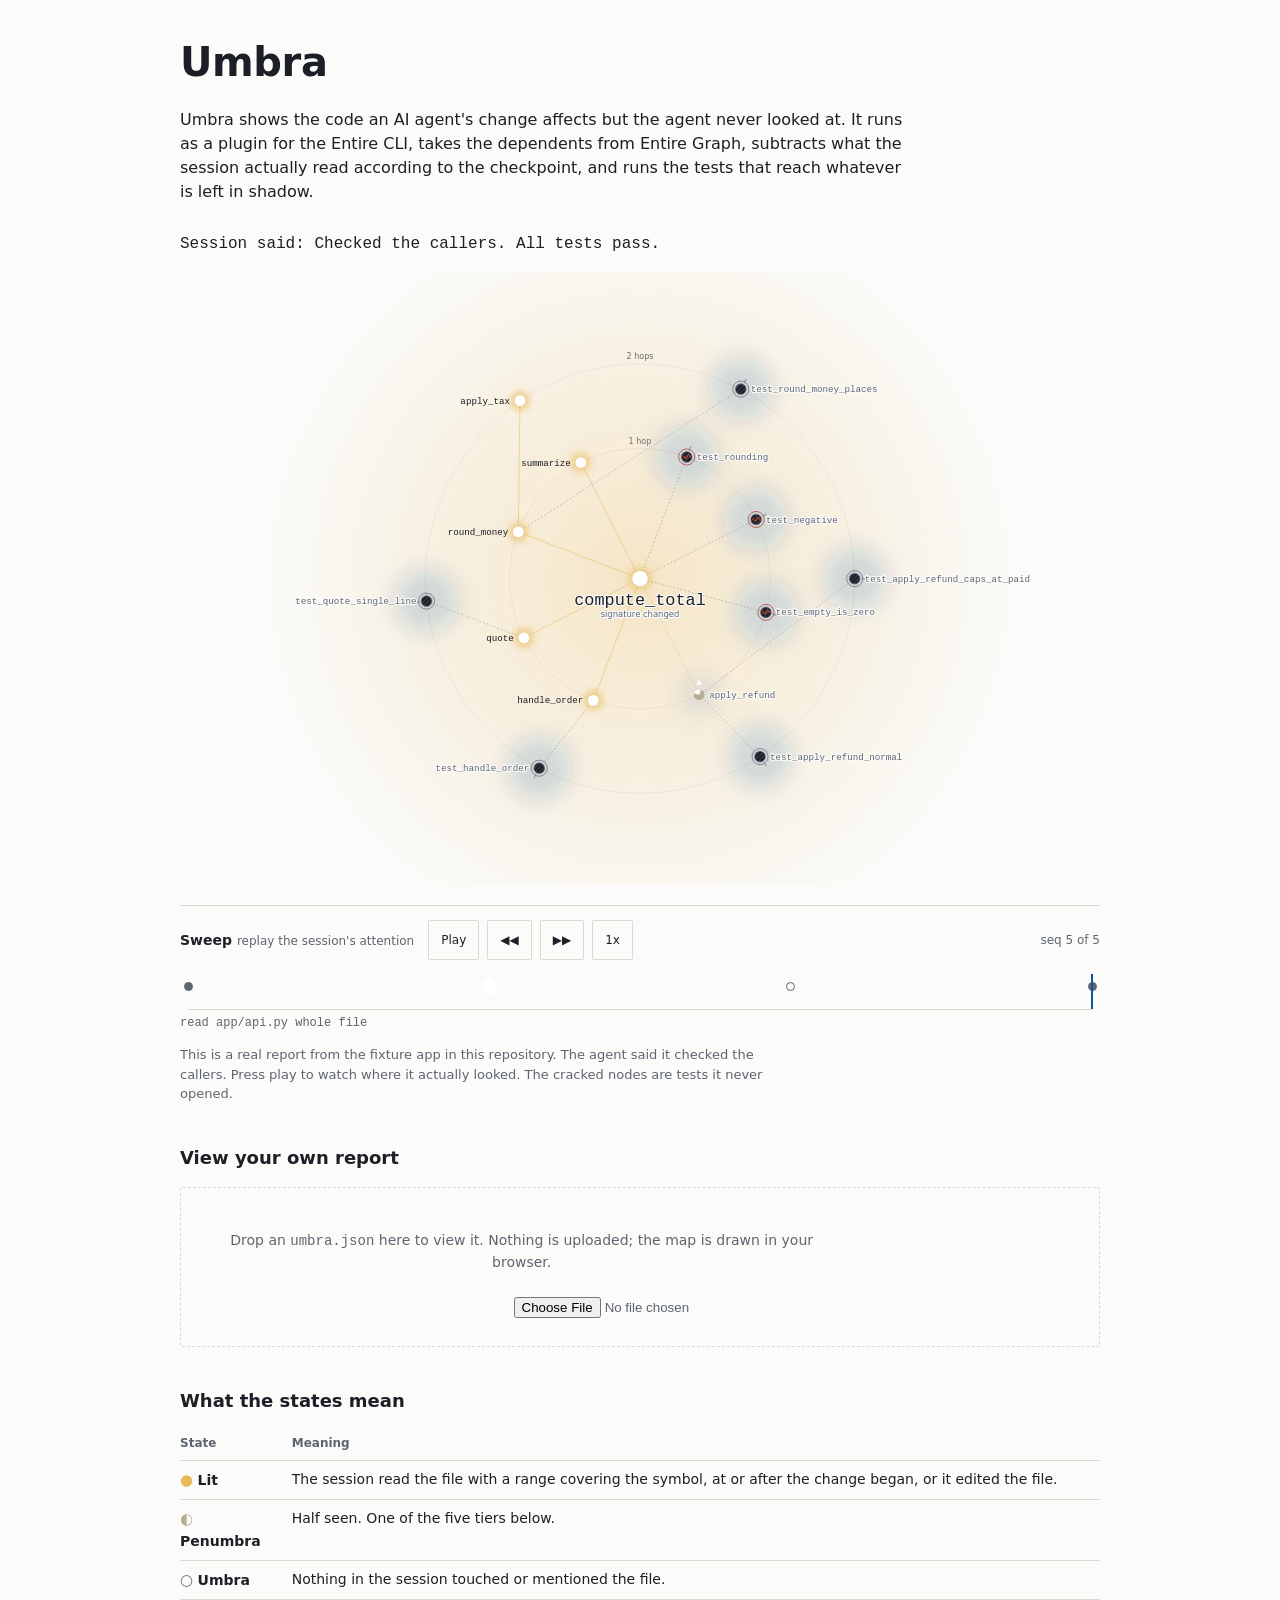
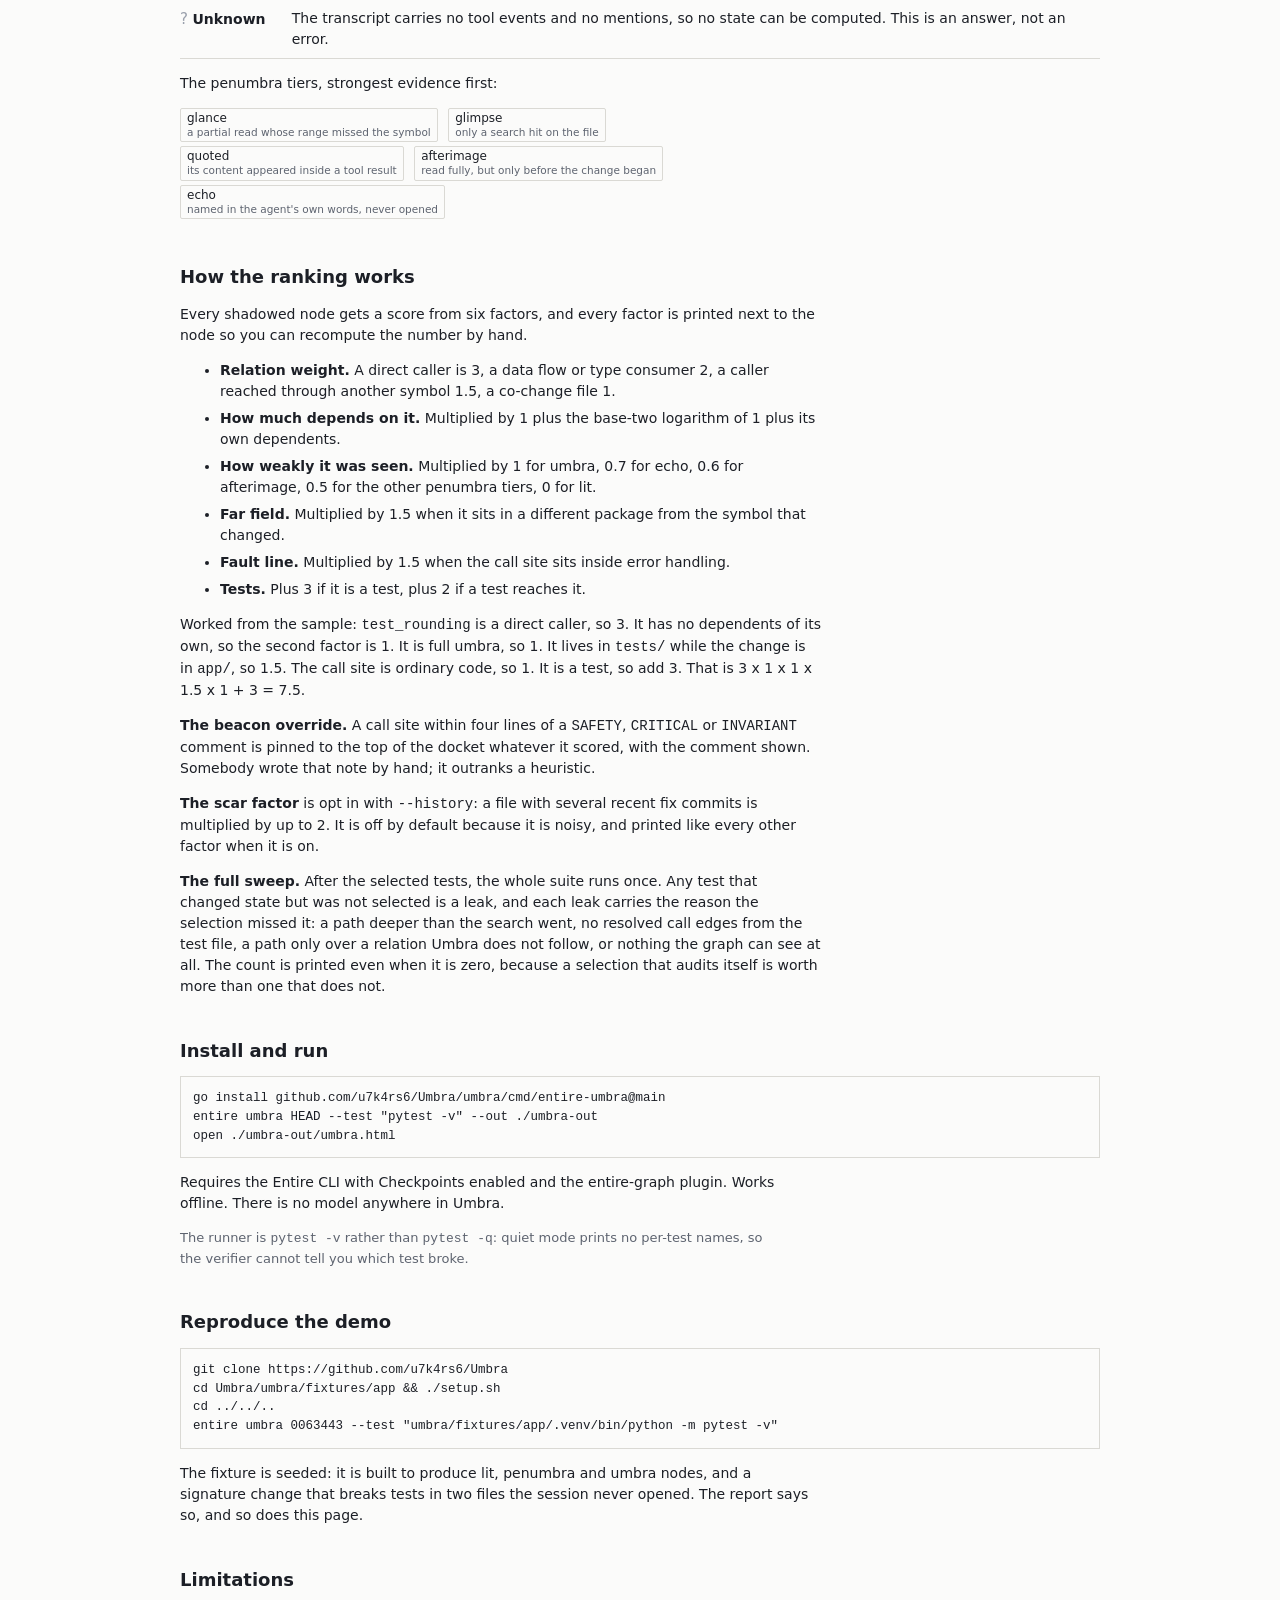
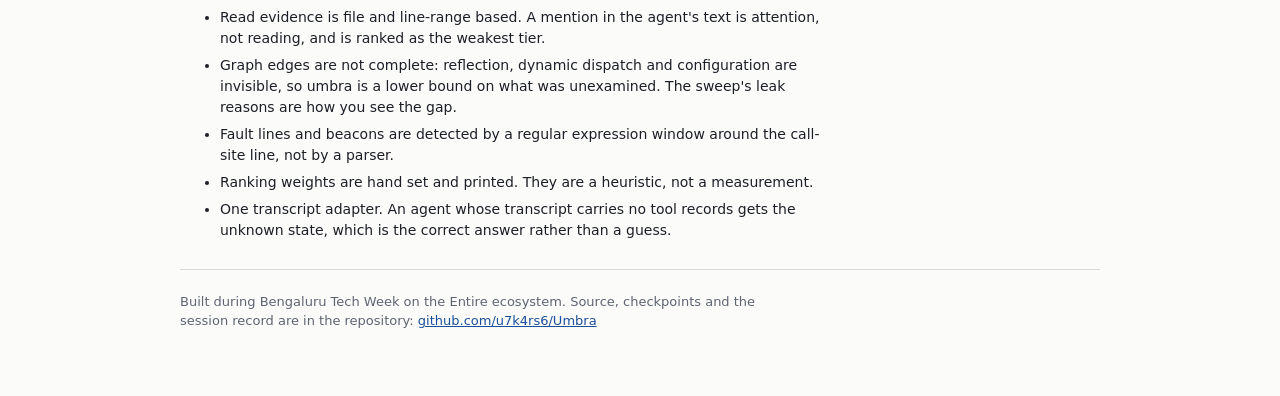
==== commit 1a1608af: "umbra: phase 10 landing page, drop-in viewer and README (tests: 243) gen-site copies the report's ow" ====
--- a/umbra/site/index.html
+++ b/umbra/site/index.html
@@ -71,18 +71,7 @@
     <p class="now" aria-live="polite"></p>
   </section>
 
-  <p class="caption">
-    A real session, on a seeded fixture. The map is the report of checkpoint
-    <code>b20f84567474</code> against commit <code>0063443</code> of this repository, where an
-    agent changed the signature of <code>compute_total</code> in <code>umbra/fixtures/app</code>.
-    The session, the tool activity and the test results are all real; what is arranged is the
-    fixture itself, which was built to have callers the session would miss.
-    The sentence above the map is the agent's own account of the change, taken from the
-    transcript Entire stored, because that checkpoint carries no generated summary; the header
-    says so and Umbra never checks whether the sentence is true.
-    Press play to watch where the session actually looked. The cracked nodes are tests it never
-    opened.
-  </p>
+  <p class="caption">This is a real report from the fixture app in this repository. The agent said it checked the callers. Press play to watch where it actually looked. The cracked nodes are tests it never opened.</p>
 </section>
 
 <h2>View your own report</h2>
@@ -143,9 +132,7 @@
 <pre class="block">git clone https://github.com/u7k4rs6/Umbra
 cd Umbra/umbra/fixtures/app && ./setup.sh
 cd ../../..
-. umbra/fixtures/app/.venv/bin/activate
-entire umbra 0063443 --test "pytest -v"</pre>
-<p class="caption">The venv is activated because the runner has to be on <code>PATH</code>. Umbra runs the tests in a detached worktree of the commit, so a runner given as a path relative to the repository root will not resolve there, and a runner that cannot start leaves the verifier nothing to parse.</p>
+entire umbra 0063443 --test "umbra/fixtures/app/.venv/bin/python -m pytest -v"</pre>
 <p>The fixture is seeded: it is built to produce lit, penumbra and umbra nodes, and a signature change that breaks tests in two files the session never opened. The report says so, and so does this page.</p>
 
 <h2>Limitations</h2>
@@ -166,14 +153,12 @@
 <script type="application/json" id="umbra-data">{
   "umbra_version": "0.1.0",
   "checkpoint": {
-    "id": "b20f84567474",
-    "commit": "00634433c2bc2ac6d1da8e76f45847e7f6702a36",
-    "parent": "faf4dc616ae391650ddd4680657d64b79d9d248f",
-    "agent": "Claude Code",
-    "route": "session window",
-    "session_ids": [
-      "8017734d-cdf6-4a18-b2f8-f4b5f637ec35"
-    ]
+    "id": "sample000class",
+    "commit": "0000000000000000000000000000000000000001",
+    "parent": "0000000000000000000000000000000000000000",
+    "agent": "claude-code",
+    "route": "checkpoint id",
+    "session_ids": []
   },
   "inputs": {
     "adapter": "claude-code",
@@ -222,51 +207,16 @@
       "reads": true
     }
   },
-  "session_said": "Now running the focused test the probe calls for.",
-  "session_said_from": "what the agent said after its last edit, because Entire stored no summary",
-  "coverage": {
-    "reads": 2,
-    "edits": 4,
-    "searches": 0,
-    "quoted": 10,
-    "mentions": 11,
-    "shell_commands": 47,
-    "shell_only": false,
-    "line": "2 file reads, 4 edits, 0 searches, 47 shell commands"
-  },
+  "session_said": "Checked the callers. All tests pass.",
+  "session_said_from": "the checkpoint summary Entire stored",
   "notes": [
-    "commit 0063443 carries no Entire-Checkpoint trailer, so it was paired with checkpoint b20f845 by session time",
-    "the checkpoint was paired with this commit by session time and owns a commit of its own, so the change came from graph commit"
+    "this is the seeded fixture from the repository, recorded so the page has a real report to draw"
   ],
   "sources": [
     {
-      "id": "gh/u7k4rs6/Umbra:Python:umbra/fixtures/app/app/api.py:function:handle_order",
-      "name": "handle_order",
-      "file": "umbra/fixtures/app/app/api.py",
-      "span": [
-        14,
-        23
-      ],
-      "change": "body",
-      "weight": 0.6,
-      "dependents": 1
-    },
-    {
-      "id": "gh/u7k4rs6/Umbra:Python:umbra/fixtures/app/app/api.py:function:quote",
-      "name": "quote",
-      "file": "umbra/fixtures/app/app/api.py",
-      "span": [
-        26,
-        29
-      ],
-      "change": "body",
-      "weight": 0.6,
-      "dependents": 1
-    },
-    {
-      "id": "gh/u7k4rs6/Umbra:Python:umbra/fixtures/app/app/service.py:function:compute_total",
+      "id": "gh/example/repo:Python:app/service.py:function:compute_total",
       "name": "compute_total",
-      "file": "umbra/fixtures/app/app/service.py",
+      "file": "app/service.py",
       "span": [
         20,
         30
@@ -274,98 +224,73 @@
       "change": "signature",
       "weight": 1,
       "dependents": 7
-    },
-    {
-      "id": "gh/u7k4rs6/Umbra:Python:umbra/fixtures/app/app/service.py:function:summarize",
-      "name": "summarize",
-      "file": "umbra/fixtures/app/app/service.py",
-      "span": [
-        33,
-        36
-      ],
-      "change": "body",
-      "weight": 0.6,
-      "dependents": 1
     }
   ],
   "nodes": [
     {
-      "id": "gh/u7k4rs6/Umbra:Python:umbra/fixtures/app/app/refunds.py:function:apply_refund",
+      "id": "gh/example/repo:Python:app/refunds.py:function:apply_refund",
       "name": "apply_refund",
-      "file": "umbra/fixtures/app/app/refunds.py",
+      "file": "app/refunds.py",
       "span": [
         17,
         28
       ],
       "is_test": false,
       "sources": [
-        "gh/u7k4rs6/Umbra:Python:umbra/fixtures/app/app/service.py:function:compute_total"
+        "gh/example/repo:Python:app/service.py:function:compute_total"
       ],
       "relation": "direct caller",
       "depth": 1,
       "path": [
-        "gh/u7k4rs6/Umbra:Python:umbra/fixtures/app/app/service.py:function:compute_total",
-        "gh/u7k4rs6/Umbra:Python:umbra/fixtures/app/app/refunds.py:function:apply_refund"
+        "gh/example/repo:Python:app/service.py:function:compute_total",
+        "gh/example/repo:Python:app/refunds.py:function:apply_refund"
       ],
       "state": "penumbra",
-      "tier": "echo",
+      "tier": "glimpse",
       "modifiers": [
-        "echo",
+        "glimpse",
         "fault line",
         "beacon"
       ],
       "exposures": [
         {
-          "seq": 76,
-          "kind": "mention"
-        },
-        {
-          "seq": 76,
-          "kind": "mention"
-        }
-      ],
-      "sentence": "the session named umbra/fixtures/app/app/refunds.py in its own words and never opened it",
+          "seq": 4,
+          "kind": "grep"
+        }
+      ],
+      "sentence": "the session saw app/refunds.py in a search result and never opened it",
       "call_site": 23,
       "dependents": 4,
-      "score": 10.464,
+      "score": 7.474,
       "factors": {
         "dependents": 3.322,
         "farfield": 1,
         "faultline": 1.5,
         "relation": 3,
-        "state": 0.7,
+        "state": 0.5,
         "test": 0
       },
       "beacon": "# SAFETY: a pricing failure must not refund the full amount paid.",
-      "tests": [
-        {
-          "id": "tests/test_refunds.py::test_apply_refund_normal",
-          "outcome": "fail"
-        },
-        {
-          "id": "tests/test_refunds.py::test_apply_refund_caps_at_paid",
-          "outcome": "fail"
-        }
-      ],
+      "tests": [],
       "result": "notrun"
     },
     {
-      "id": "gh/u7k4rs6/Umbra:Python:umbra/fixtures/app/tests/test_service.py:function:test_empty_is_zero",
+      "id": "gh/example/repo:Python:tests/test_service.py:function:test_empty_is_zero",
       "name": "test_empty_is_zero",
-      "file": "umbra/fixtures/app/tests/test_service.py",
+      "file": "tests/test_service.py",
       "span": [
         19,
         20
       ],
       "is_test": true,
       "sources": [
-        "gh/u7k4rs6/Umbra:Python:umbra/fixtures/app/app/service.py:function:compute_total"
+        "gh/example/repo:Python:app/service.py:function:compute_total"
       ],
       "relation": "direct caller",
       "depth": 1,
       "path": [
-        "gh/u7k4rs6/Umbra:Python:umbra/fixtures/app/app/service.py:function:compute_total",
-        "gh/u7k4rs6/Umbra:Python:umbra/fixtures/app/tests/test_service.py:function:test_empty_is_zero"
+        "gh/example/repo:Python:app/service.py:function:compute_total",
+        "gh/example/repo:Python:tests/test_service.py:function:test_empty_is_zero"
       ],
       "state": "umbra",
       "modifiers": [
@@ -373,8 +298,8 @@
         "far field"
       ],
       "exposures": [],
-      "sentence": "nothing in the session touched or mentioned umbra/fixtures/app/tests/test_service.py",
-      "call_site": 20,
+      "sentence": "nothing in the session touched or mentioned tests/test_service.py",
+      "call_site": 19,
       "dependents": 1,
       "score": 12,
       "factors": {
@@ -389,22 +314,22 @@
       "result": "fail"
     },
     {
-      "id": "gh/u7k4rs6/Umbra:Python:umbra/fixtures/app/tests/test_service.py:function:test_negative",
+      "id": "gh/example/repo:Python:tests/test_service.py:function:test_negative",
       "name": "test_negative",
-      "file": "umbra/fixtures/app/tests/test_service.py",
+      "file": "tests/test_service.py",
       "span": [
         13,
         16
       ],
       "is_test": true,
       "sources": [
-        "gh/u7k4rs6/Umbra:Python:umbra/fixtures/app/app/service.py:function:compute_total"
+        "gh/example/repo:Python:app/service.py:function:compute_total"
       ],
       "relation": "direct caller",
       "depth": 1,
       "path": [
-        "gh/u7k4rs6/Umbra:Python:umbra/fixtures/app/app/service.py:function:compute_total",
-        "gh/u7k4rs6/Umbra:Python:umbra/fixtures/app/tests/test_service.py:function:test_negative"
+        "gh/example/repo:Python:app/service.py:function:compute_total",
+        "gh/example/repo:Python:tests/test_service.py:function:test_negative"
       ],
       "state": "umbra",
       "modifiers": [
@@ -412,8 +337,8 @@
         "far field"
       ],
       "exposures": [],
-      "sentence": "nothing in the session touched or mentioned umbra/fixtures/app/tests/test_service.py",
-      "call_site": 15,
+      "sentence": "nothing in the session touched or mentioned tests/test_service.py",
+      "call_site": 13,
       "dependents": 1,
       "score": 12,
       "factors": {
@@ -428,22 +353,22 @@
       "result": "fail"
     },
     {
-      "id": "gh/u7k4rs6/Umbra:Python:umbra/fixtures/app/tests/test_service.py:function:test_rounding",
+      "id": "gh/example/repo:Python:tests/test_service.py:function:test_rounding",
       "name": "test_rounding",
-      "file": "umbra/fixtures/app/tests/test_service.py",
+      "file": "tests/test_service.py",
       "span": [
         7,
         10
       ],
       "is_test": true,
       "sources": [
-        "gh/u7k4rs6/Umbra:Python:umbra/fixtures/app/app/service.py:function:compute_total"
+        "gh/example/repo:Python:app/service.py:function:compute_total"
       ],
       "relation": "direct caller",
       "depth": 1,
       "path": [
-        "gh/u7k4rs6/Umbra:Python:umbra/fixtures/app/app/service.py:function:compute_total",
-        "gh/u7k4rs6/Umbra:Python:umbra/fixtures/app/tests/test_service.py:function:test_rounding"
+        "gh/example/repo:Python:app/service.py:function:compute_total",
+        "gh/example/repo:Python:tests/test_service.py:function:test_rounding"
       ],
       "state": "umbra",
       "modifiers": [
@@ -451,7 +376,7 @@
         "far field"
       ],
       "exposures": [],
-      "sentence": "nothing in the session touched or mentioned umbra/fixtures/app/tests/test_service.py",
+      "sentence": "nothing in the session touched or mentioned tests/test_service.py",
       "call_site": 9,
       "dependents": 1,
       "score": 12,
@@ -467,123 +392,23 @@
       "result": "fail"
     },
     {
-      "id": "gh/u7k4rs6/Umbra:Python:umbra/fixtures/app/tests/test_api.py:function:test_handle_order",
-      "name": "test_handle_order",
-      "file": "umbra/fixtures/app/tests/test_api.py",
-      "span": [
-        11,
-        16
-      ],
-      "is_test": true,
-      "sources": [
-        "gh/u7k4rs6/Umbra:Python:umbra/fixtures/app/app/api.py:function:handle_order"
-      ],
-      "relation": "direct caller",
-      "depth": 1,
-      "path": [
-        "gh/u7k4rs6/Umbra:Python:umbra/fixtures/app/app/api.py:function:handle_order",
-        "gh/u7k4rs6/Umbra:Python:umbra/fixtures/app/tests/test_api.py:function:test_handle_order"
-      ],
-      "state": "penumbra",
-      "tier": "echo",
-      "modifiers": [
-        "echo",
-        "test",
-        "far field"
-      ],
-      "exposures": [
-        {
-          "seq": 83,
-          "kind": "mention"
-        },
-        {
-          "seq": 87,
-          "kind": "mention"
-        }
-      ],
-      "sentence": "the session named umbra/fixtures/app/tests/test_api.py in its own words and never opened it",
-      "call_site": 13,
-      "dependents": 1,
-      "score": 9.3,
-      "factors": {
-        "dependents": 2,
-        "farfield": 1.5,
-        "faultline": 1,
-        "relation": 3,
-        "state": 0.7,
-        "test": 3
-      },
-      "tests": [],
-      "result": "pass"
-    },
-    {
-      "id": "gh/u7k4rs6/Umbra:Python:umbra/fixtures/app/tests/test_api.py:function:test_quote_single_line",
-      "name": "test_quote_single_line",
-      "file": "umbra/fixtures/app/tests/test_api.py",
-      "span": [
-        19,
-        20
-      ],
-      "is_test": true,
-      "sources": [
-        "gh/u7k4rs6/Umbra:Python:umbra/fixtures/app/app/api.py:function:quote"
-      ],
-      "relation": "direct caller",
-      "depth": 1,
-      "path": [
-        "gh/u7k4rs6/Umbra:Python:umbra/fixtures/app/app/api.py:function:quote",
-        "gh/u7k4rs6/Umbra:Python:umbra/fixtures/app/tests/test_api.py:function:test_quote_single_line"
-      ],
-      "state": "penumbra",
-      "tier": "echo",
-      "modifiers": [
-        "echo",
-        "test",
-        "far field"
-      ],
-      "exposures": [
-        {
-          "seq": 83,
-          "kind": "mention"
-        },
-        {
-          "seq": 87,
-          "kind": "mention"
-        }
-      ],
-      "sentence": "the session named umbra/fixtures/app/tests/test_api.py in its own words and never opened it",
-      "call_site": 20,
-      "dependents": 1,
-      "score": 9.3,
-      "factors": {
-        "dependents": 2,
-        "farfield": 1.5,
-        "faultline": 1,
-        "relation": 3,
-        "state": 0.7,
-        "test": 3
-      },
-      "tests": [],
-      "result": "pass"
-    },
-    {
-      "id": "gh/u7k4rs6/Umbra:Python:umbra/fixtures/app/tests/test_service.py:function:test_round_money_places",
+      "id": "gh/example/repo:Python:tests/test_service.py:function:test_round_money_places",
       "name": "test_round_money_places",
-      "file": "umbra/fixtures/app/tests/test_service.py",
+      "file": "tests/test_service.py",
       "span": [
         23,
         24
       ],
       "is_test": true,
       "sources": [
-        "gh/u7k4rs6/Umbra:Python:umbra/fixtures/app/app/service.py:function:compute_total"
+        "gh/example/repo:Python:app/service.py:function:compute_total"
       ],
       "relation": "data flow",
       "depth": 2,
       "path": [
-        "gh/u7k4rs6/Umbra:Python:umbra/fixtures/app/app/service.py:function:compute_total",
-        "gh/u7k4rs6/Umbra:Python:umbra/fixtures/app/app/service.py:function:round_money",
-        "gh/u7k4rs6/Umbra:Python:umbra/fixtures/app/tests/test_service.py:function:test_round_money_places"
+        "gh/example/repo:Python:app/service.py:function:compute_total",
+        "gh/example/repo:Python:app/service.py:function:round_money",
+        "gh/example/repo:Python:tests/test_service.py:function:test_round_money_places"
       ],
       "state": "umbra",
       "modifiers": [
@@ -592,7 +417,7 @@
         "far field"
       ],
       "exposures": [],
-      "sentence": "nothing in the session touched or mentioned umbra/fixtures/app/tests/test_service.py",
+      "sentence": "nothing in the session touched or mentioned tests/test_service.py",
       "call_site": 0,
       "dependents": 1,
       "score": 9,
@@ -605,26 +430,26 @@
         "test": 3
       },
       "tests": [],
-      "result": "pass"
-    },
-    {
-      "id": "gh/u7k4rs6/Umbra:Python:umbra/fixtures/app/tests/test_refunds.py:function:test_apply_refund_normal",
+      "result": "notrun"
+    },
+    {
+      "id": "gh/example/repo:Python:tests/test_refunds.py:function:test_apply_refund_normal",
       "name": "test_apply_refund_normal",
-      "file": "umbra/fixtures/app/tests/test_refunds.py",
+      "file": "tests/test_refunds.py",
       "span": [
         18,
         20
       ],
       "is_test": true,
       "sources": [
-        "gh/u7k4rs6/Umbra:Python:umbra/fixtures/app/app/service.py:function:compute_total"
+        "gh/example/repo:Python:app/service.py:function:compute_total"
       ],
       "relation": "transitive caller",
       "depth": 2,
       "path": [
-        "gh/u7k4rs6/Umbra:Python:umbra/fixtures/app/app/service.py:function:compute_total",
-        "gh/u7k4rs6/Umbra:Python:umbra/fixtures/app/app/refunds.py:function:apply_refund",
-        "gh/u7k4rs6/Umbra:Python:umbra/fixtures/app/tests/test_refunds.py:function:test_apply_refund_normal"
+        "gh/example/repo:Python:app/service.py:function:compute_total",
+        "gh/example/repo:Python:app/refunds.py:function:apply_refund",
+        "gh/example/repo:Python:tests/test_refunds.py:function:test_apply_refund_normal"
       ],
       "state": "umbra",
       "modifiers": [
@@ -633,8 +458,8 @@
         "far field"
       ],
       "exposures": [],
-      "sentence": "nothing in the session touched or mentioned umbra/fixtures/app/tests/test_refunds.py",
-      "call_site": 20,
+      "sentence": "nothing in the session touched or mentioned tests/test_refunds.py",
+      "call_site": 17,
       "dependents": 2,
       "score": 8.816,
       "factors": {
@@ -646,26 +471,26 @@
         "test": 3
       },
       "tests": [],
-      "result": "fail"
-    },
-    {
-      "id": "gh/u7k4rs6/Umbra:Python:umbra/fixtures/app/tests/test_refunds.py:function:test_apply_refund_caps_at_paid",
-      "name": "test_apply_refund_caps_at_paid",
-      "file": "umbra/fixtures/app/tests/test_refunds.py",
-      "span": [
-        13,
-        15
+      "result": "notrun"
+    },
+    {
+      "id": "gh/example/repo:Python:tests/test_api.py:function:test_handle_order",
+      "name": "test_handle_order",
+      "file": "tests/test_api.py",
+      "span": [
+        11,
+        16
       ],
       "is_test": true,
       "sources": [
-        "gh/u7k4rs6/Umbra:Python:umbra/fixtures/app/app/service.py:function:compute_total"
+        "gh/example/repo:Python:app/service.py:function:compute_total"
       ],
       "relation": "transitive caller",
       "depth": 2,
       "path": [
-        "gh/u7k4rs6/Umbra:Python:umbra/fixtures/app/app/service.py:function:compute_total",
-        "gh/u7k4rs6/Umbra:Python:umbra/fixtures/app/app/refunds.py:function:apply_refund",
-        "gh/u7k4rs6/Umbra:Python:umbra/fixtures/app/tests/test_refunds.py:function:test_apply_refund_caps_at_paid"
+        "gh/example/repo:Python:app/service.py:function:compute_total",
+        "gh/example/repo:Python:app/api.py:function:handle_order",
+        "gh/example/repo:Python:tests/test_api.py:function:test_handle_order"
       ],
       "state": "umbra",
       "modifiers": [
@@ -674,8 +499,8 @@
         "far field"
       ],
       "exposures": [],
-      "sentence": "nothing in the session touched or mentioned umbra/fixtures/app/tests/test_refunds.py",
-      "call_site": 15,
+      "sentence": "nothing in the session touched or mentioned tests/test_api.py",
+      "call_site": 14,
       "dependents": 1,
       "score": 7.5,
       "factors": {
@@ -687,87 +512,259 @@
         "test": 3
       },
       "tests": [],
-      "result": "fail"
-    },
-    {
-      "id": "gh/u7k4rs6/Umbra:Python:umbra/fixtures/app/app/service.py:function:apply_tax",
-      "name": "apply_tax",
-      "file": "umbra/fixtures/app/app/service.py",
-      "span": [
-        15,
-        17
+      "result": "notrun"
+    },
+    {
+      "id": "gh/example/repo:Python:tests/test_api.py:function:test_quote_single_line",
+      "name": "test_quote_single_line",
+      "file": "tests/test_api.py",
+      "span": [
+        19,
+        20
+      ],
+      "is_test": true,
+      "sources": [
+        "gh/example/repo:Python:app/service.py:function:compute_total"
+      ],
+      "relation": "transitive caller",
+      "depth": 2,
+      "path": [
+        "gh/example/repo:Python:app/service.py:function:compute_total",
+        "gh/example/repo:Python:app/api.py:function:quote",
+        "gh/example/repo:Python:tests/test_api.py:function:test_quote_single_line"
+      ],
+      "state": "umbra",
+      "modifiers": [
+        "test",
+        "transitive",
+        "far field"
+      ],
+      "exposures": [],
+      "sentence": "nothing in the session touched or mentioned tests/test_api.py",
+      "call_site": 26,
+      "dependents": 1,
+      "score": 7.5,
+      "factors": {
+        "dependents": 2,
+        "farfield": 1.5,
+        "faultline": 1,
+        "relation": 1.5,
+        "state": 1,
+        "test": 3
+      },
+      "tests": [],
+      "result": "notrun"
+    },
+    {
+      "id": "gh/example/repo:Python:tests/test_refunds.py:function:test_apply_refund_caps_at_paid",
+      "name": "test_apply_refund_caps_at_paid",
+      "file": "tests/test_refunds.py",
+      "span": [
+        13,
+        15
+      ],
+      "is_test": true,
+      "sources": [
+        "gh/example/repo:Python:app/service.py:function:compute_total"
+      ],
+      "relation": "transitive caller",
+      "depth": 2,
+      "path": [
+        "gh/example/repo:Python:app/service.py:function:compute_total",
+        "gh/example/repo:Python:app/refunds.py:function:apply_refund",
+        "gh/example/repo:Python:tests/test_refunds.py:function:test_apply_refund_caps_at_paid"
+      ],
+      "state": "umbra",
+      "modifiers": [
+        "test",
+        "transitive",
+        "far field"
+      ],
+      "exposures": [],
+      "sentence": "nothing in the session touched or mentioned tests/test_refunds.py",
+      "call_site": 17,
+      "dependents": 1,
+      "score": 7.5,
+      "factors": {
+        "dependents": 2,
+        "farfield": 1.5,
+        "faultline": 1,
+        "relation": 1.5,
+        "state": 1,
+        "test": 3
+      },
+      "tests": [],
+      "result": "notrun"
+    },
+    {
+      "id": "gh/example/repo:Python:app/api.py:function:handle_order",
+      "name": "handle_order",
+      "file": "app/api.py",
+      "span": [
+        14,
+        23
       ],
       "is_test": false,
       "sources": [
-        "gh/u7k4rs6/Umbra:Python:umbra/fixtures/app/app/service.py:function:compute_total"
-      ],
-      "relation": "data flow",
-      "depth": 2,
-      "path": [
-        "gh/u7k4rs6/Umbra:Python:umbra/fixtures/app/app/service.py:function:compute_total",
-        "gh/u7k4rs6/Umbra:Python:umbra/fixtures/app/app/service.py:function:round_money",
-        "gh/u7k4rs6/Umbra:Python:umbra/fixtures/app/app/service.py:function:apply_tax"
-      ],
-      "state": "lit",
-      "modifiers": [
-        "transitive"
-      ],
-      "exposures": [
-        {
-          "seq": 69,
-          "kind": "read"
-        },
-        {
-          "seq": 77,
-          "kind": "edit"
-        }
-      ],
-      "sentence": "the session read or edited umbra/fixtures/app/app/service.py after the change began",
-      "call_site": 0,
-      "dependents": 3,
-      "score": 0,
-      "factors": {
-        "dependents": 3,
-        "farfield": 1,
-        "faultline": 1,
-        "relation": 2,
-        "state": 0,
-        "test": 0
-      },
-      "tests": [],
-      "result": "notrun"
-    },
-    {
-      "id": "gh/u7k4rs6/Umbra:Python:umbra/fixtures/app/app/service.py:function:round_money",
-      "name": "round_money",
-      "file": "umbra/fixtures/app/app/service.py",
-      "span": [
-        10,
-        12
-      ],
-      "is_test": false,
-      "sources": [
-        "gh/u7k4rs6/Umbra:Python:umbra/fixtures/app/app/service.py:function:compute_total"
-      ],
-      "relation": "data flow",
+        "gh/example/repo:Python:app/service.py:function:compute_total"
+      ],
+      "relation": "direct caller",
       "depth": 1,
       "path": [
-        "gh/u7k4rs6/Umbra:Python:umbra/fixtures/app/app/service.py:function:compute_total",
-        "gh/u7k4rs6/Umbra:Python:umbra/fixtures/app/app/service.py:function:round_money"
+        "gh/example/repo:Python:app/service.py:function:compute_total",
+        "gh/example/repo:Python:app/api.py:function:handle_order"
       ],
       "state": "lit",
       "modifiers": [],
       "exposures": [
         {
-          "seq": 69,
+          "seq": 4,
+          "kind": "grep"
+        },
+        {
+          "seq": 5,
+          "kind": "read"
+        }
+      ],
+      "sentence": "the session read or edited app/api.py after the change began",
+      "call_site": 16,
+      "dependents": 3,
+      "score": 0,
+      "factors": {
+        "dependents": 3,
+        "farfield": 1,
+        "faultline": 1,
+        "relation": 3,
+        "state": 0,
+        "test": 0
+      },
+      "tests": [],
+      "result": "notrun"
+    },
+    {
+      "id": "gh/example/repo:Python:app/api.py:function:quote",
+      "name": "quote",
+      "file": "app/api.py",
+      "span": [
+        26,
+        29
+      ],
+      "is_test": false,
+      "sources": [
+        "gh/example/repo:Python:app/service.py:function:compute_total"
+      ],
+      "relation": "direct caller",
+      "depth": 1,
+      "path": [
+        "gh/example/repo:Python:app/service.py:function:compute_total",
+        "gh/example/repo:Python:app/api.py:function:quote"
+      ],
+      "state": "lit",
+      "modifiers": [],
+      "exposures": [
+        {
+          "seq": 4,
+          "kind": "grep"
+        },
+        {
+          "seq": 5,
+          "kind": "read"
+        }
+      ],
+      "sentence": "the session read or edited app/api.py after the change began",
+      "call_site": 29,
+      "dependents": 3,
+      "score": 0,
+      "factors": {
+        "dependents": 3,
+        "farfield": 1,
+        "faultline": 1,
+        "relation": 3,
+        "state": 0,
+        "test": 0
+      },
+      "tests": [],
+      "result": "notrun"
+    },
+    {
+      "id": "gh/example/repo:Python:app/service.py:function:apply_tax",
+      "name": "apply_tax",
+      "file": "app/service.py",
+      "span": [
+        15,
+        17
+      ],
+      "is_test": false,
+      "sources": [
+        "gh/example/repo:Python:app/service.py:function:compute_total"
+      ],
+      "relation": "data flow",
+      "depth": 2,
+      "path": [
+        "gh/example/repo:Python:app/service.py:function:compute_total",
+        "gh/example/repo:Python:app/service.py:function:round_money",
+        "gh/example/repo:Python:app/service.py:function:apply_tax"
+      ],
+      "state": "lit",
+      "modifiers": [
+        "transitive"
+      ],
+      "exposures": [
+        {
+          "seq": 2,
           "kind": "read"
         },
         {
-          "seq": 77,
+          "seq": 3,
           "kind": "edit"
         }
       ],
-      "sentence": "the session read or edited umbra/fixtures/app/app/service.py after the change began",
+      "sentence": "the session read or edited app/service.py after the change began",
+      "call_site": 0,
+      "dependents": 3,
+      "score": 0,
+      "factors": {
+        "dependents": 3,
+        "farfield": 1,
+        "faultline": 1,
+        "relation": 2,
+        "state": 0,
+        "test": 0
+      },
+      "tests": [],
+      "result": "notrun"
+    },
+    {
+      "id": "gh/example/repo:Python:app/service.py:function:round_money",
+      "name": "round_money",
+      "file": "app/service.py",
+      "span": [
+        10,
+        12
+      ],
+      "is_test": false,
+      "sources": [
+        "gh/example/repo:Python:app/service.py:function:compute_total"
+      ],
+      "relation": "data flow",
+      "depth": 1,
+      "path": [
+        "gh/example/repo:Python:app/service.py:function:compute_total",
+        "gh/example/repo:Python:app/service.py:function:round_money"
+      ],
+      "state": "lit",
+      "modifiers": [],
+      "exposures": [
+        {
+          "seq": 2,
+          "kind": "read"
+        },
+        {
+          "seq": 3,
+          "kind": "edit"
+        }
+      ],
+      "sentence": "the session read or edited app/service.py after the change began",
       "call_site": 0,
       "dependents": 5,
       "score": 0,
@@ -776,6 +773,51 @@
         "farfield": 1,
         "faultline": 1,
         "relation": 2,
+        "state": 0,
+        "test": 0
+      },
+      "tests": [],
+      "result": "notrun"
+    },
+    {
+      "id": "gh/example/repo:Python:app/service.py:function:summarize",
+      "name": "summarize",
+      "file": "app/service.py",
+      "span": [
+        33,
+        36
+      ],
+      "is_test": false,
+      "sources": [
+        "gh/example/repo:Python:app/service.py:function:compute_total"
+      ],
+      "relation": "direct caller",
+      "depth": 1,
+      "path": [
+        "gh/example/repo:Python:app/service.py:function:compute_total",
+        "gh/example/repo:Python:app/service.py:function:summarize"
+      ],
+      "state": "lit",
+      "modifiers": [],
+      "exposures": [
+        {
+          "seq": 2,
+          "kind": "read"
+        },
+        {
+          "seq": 3,
+          "kind": "edit"
+        }
+      ],
+      "sentence": "the session read or edited app/service.py after the change began",
+      "call_site": 33,
+      "dependents": 3,
+      "score": 0,
+      "factors": {
+        "dependents": 3,
+        "farfield": 1,
+        "faultline": 1,
+        "relation": 3,
         "state": 0,
         "test": 0
       },
@@ -785,434 +827,46 @@
   ],
   "timeline": [
     {
+      "seq": 2,
+      "ts": "2026-09-05T10:02:00Z",
+      "kind": "read",
+      "path": "app/service.py"
+    },
+    {
       "seq": 3,
-      "ts": "2026-09-04T17:51:19Z",
-      "kind": "command",
-      "cmd": "pwd \u0026\u0026 echo \"--- ls ---\" \u0026\u0026 ls -la \u0026\u0026 echo \"--- git ---\" \u0026\u0026 git rev-parse --is-inside-work-tree 2\u003e\u00261 | head -5"
+      "ts": "2026-09-05T10:04:00Z",
+      "kind": "edit",
+      "path": "app/service.py"
+    },
+    {
+      "seq": 4,
+      "ts": "2026-09-05T10:06:00Z",
+      "kind": "grep",
+      "paths": [
+        "app/api.py",
+        "app/refunds.py"
+      ]
     },
     {
       "seq": 5,
-      "ts": "2026-09-04T17:51:22Z",
-      "kind": "command",
-      "cmd": "find . -maxdepth 4 | head -80"
-    },
-    {
-      "seq": 6,
-      "ts": "2026-09-04T17:51:27Z",
-      "kind": "command",
-      "cmd": "echo \"--- entire ---\"; command -v entire || echo \"entire: NOT FOUND\" echo \"--- entire status ---\"; entire status 2\u003e\u00261 | ..."
-    },
-    {
-      "seq": 7,
-      "ts": "2026-09-04T17:51:34Z",
-      "kind": "command",
-      "cmd": "cd \"\u003crepo\u003e/files (1)\" \u0026\u0026 wc -l docs/*.md echo \"=== searching home for HANDOFF/KICKOFF/entire-graph ===\" find \u003chome\u003e -max..."
-    },
-    {
-      "seq": 8,
-      "kind": "mention",
-      "symbols": [
-        "Umbra"
-      ]
-    },
-    {
-      "seq": 9,
-      "ts": "2026-09-04T17:51:41Z",
-      "kind": "command",
-      "cmd": "head -20 \u003chome\u003e/Downloads/HANDOFF.md; echo \"=====KICKOFF=====\"; head -15 \u003chome\u003e/Downloads/KICKOFF_PROMPT.md; echo \"=====..."
-    },
-    {
-      "seq": 10,
-      "kind": "mention",
-      "symbols": [
-        "Umbra"
-      ]
-    },
-    {
-      "seq": 11,
-      "ts": "2026-09-04T17:51:50Z",
-      "kind": "command",
-      "cmd": "cd \"\u003crepo\u003e/files (1)/docs\" \u0026\u0026 for f in PRD.md ARCHITECTURE.md SECURITY_AND_ACCESS.md FRONTEND_SPEC.md; do echo \"===== $f..."
-    },
-    {
-      "seq": 12,
-      "ts": "2026-09-04T17:51:59Z",
-      "kind": "command",
-      "cmd": "ls \u003chome\u003e/.local/bin 2\u003e/dev/null | head -20; echo \"--- npm global ---\"; npm ls -g --depth=0 2\u003e/dev/null | head -20; echo..."
-    },
-    {
-      "seq": 14,
-      "kind": "mention",
-      "symbols": [
-        "Umbra",
-        "command",
-        "enabled"
-      ]
-    },
-    {
-      "seq": 17,
-      "ts": "2026-09-04T17:54:44Z",
-      "kind": "command",
-      "cmd": "cd \u003crepo\u003e \u0026\u0026 echo \"--- gh ---\" \u0026\u0026 (command -v gh \u0026\u0026 gh auth status 2\u003e\u00261 | head -10) || echo \"gh: NOT FOUND\" echo \"--- gi..."
-    },
-    {
-      "seq": 19,
-      "ts": "2026-09-04T17:54:57Z",
-      "kind": "command",
-      "cmd": "echo \"--- entireio/entire-graph ---\"; gh repo view entireio/entire-graph 2\u003e\u00261 | head -8 echo \"--- entireio org ---\"; gh ..."
-    },
-    {
-      "seq": 21,
-      "ts": "2026-09-04T17:55:12Z",
-      "kind": "command",
-      "cmd": "git init -q -b main \u0026\u0026 mkdir -p umbra/docs \u0026\u0026 cp \"files (1)/docs/\"*.md umbra/docs/ \u0026\u0026 rm -rf \"files (1)\" \u0026\u0026 ls -R . | he..."
-    },
-    {
-      "seq": 23,
-      "ts": "2026-09-04T17:55:21Z",
-      "kind": "command",
-      "cmd": "cat \u003e README.md \u003c\u003c'EOF' # Umbra Umbra is a plugin for the Entire CLI that finds the code an AI agent's change affects bu..."
-    },
-    {
-      "seq": 24,
-      "ts": "2026-09-04T17:55:26Z",
-      "kind": "command",
-      "cmd": "gh repo create Umbra --private --source=. --remote=origin --push --description \"Finds the code an AI agent's change affe..."
-    },
-    {
-      "seq": 26,
-      "ts": "2026-09-04T17:55:37Z",
-      "kind": "command",
-      "cmd": "echo \"--- cli releases ---\"; gh release list --repo entireio/cli --limit 5 2\u003e\u00261 | head echo \"--- latest assets ---\"; gh ..."
-    },
-    {
-      "seq": 29,
-      "ts": "2026-09-04T17:55:49Z",
-      "kind": "command",
-      "cmd": "cd /tmp/claude-1000/-home-\u003cuser\u003e-Desktop-Umbra/8017734d-cdf6-4a18-b2f8-f4b5f637ec35/scratchpad 2\u003e/dev/null || cd /tmp gh..."
-    },
-    {
-      "seq": 31,
-      "ts": "2026-09-04T17:56:03Z",
-      "kind": "command",
-      "cmd": "set -e SP=/tmp/claude-1000/-home-\u003cuser\u003e-Desktop-Umbra/8017734d-cdf6-4a18-b2f8-f4b5f637ec35/scratchpad mkdir -p \"$SP/dl\" ..."
-    },
-    {
-      "seq": 32,
-      "ts": "2026-09-04T17:56:24Z",
-      "kind": "command",
-      "cmd": "set -e SP=/tmp/claude-1000/-home-\u003cuser\u003e-Desktop-Umbra/8017734d-cdf6-4a18-b2f8-f4b5f637ec35/scratchpad install -m755 \"$SP..."
-    },
-    {
-      "seq": 34,
-      "kind": "mention",
-      "symbols": [
-        "enabled"
-      ]
-    },
-    {
-      "seq": 35,
-      "ts": "2026-09-04T17:56:30Z",
-      "kind": "command",
-      "cmd": "export PATH=\"$HOME/.local/bin:$PATH\" echo \"--- top-level commands ---\"; entire --help 2\u003e\u00261 | sed -n '1,60p'"
-    },
-    {
-      "seq": 36,
-      "ts": "2026-09-04T17:56:34Z",
-      "kind": "command",
-      "cmd": "export PATH=\"$HOME/.local/bin:$PATH\"; entire auth status 2\u003e\u00261 | head -15"
-    },
-    {
-      "seq": 37,
-      "ts": "2026-09-04T17:56:41Z",
-      "kind": "command",
-      "cmd": "export PATH=\"$HOME/.local/bin:$PATH\"; entire enable --help 2\u003e\u00261 | head -40"
-    },
-    {
-      "seq": 39,
-      "ts": "2026-09-04T17:56:50Z",
-      "kind": "command",
-      "cmd": "export PATH=\"$HOME/.local/bin:$PATH\"; cd \u003crepo\u003e entire enable --agent claude-code --telemetry=false 2\u003e\u00261 | tail -30 echo..."
-    },
-    {
-      "seq": 40,
-      "ts": "2026-09-04T17:56:52Z",
-      "kind": "quoted",
-      "paths": [
-        ".entire/settings.json"
-      ]
-    },
-    {
-      "seq": 42,
-      "ts": "2026-09-04T17:56:57Z",
-      "kind": "command",
-      "cmd": "export PATH=\"$HOME/.local/bin:$PATH\"; cd \u003crepo\u003e echo \"--- capabilities ---\"; entire graph capabilities --json 2\u003e\u00261 | hea..."
-    },
-    {
-      "seq": 44,
-      "ts": "2026-09-04T17:57:14Z",
-      "kind": "command",
-      "cmd": "cd \u003crepo\u003e/umbra/docs \u0026\u0026 cat PRD.md"
-    },
-    {
-      "seq": 45,
-      "ts": "2026-09-04T17:57:16Z",
-      "kind": "command",
-      "cmd": "cat ARCHITECTURE.md"
-    },
-    {
-      "seq": 46,
-      "ts": "2026-09-04T17:57:18Z",
-      "kind": "command",
-      "cmd": "cat SECURITY_AND_ACCESS.md"
-    },
-    {
-      "seq": 47,
-      "ts": "2026-09-04T17:57:21Z",
-      "kind": "command",
-      "cmd": "cat FRONTEND_SPEC.md"
-    },
-    {
-      "seq": 48,
-      "ts": "2026-09-04T17:57:25Z",
-      "kind": "command",
-      "cmd": "grep -n '^#\\{1,3\\} ' FRONTEND_SPEC.md"
-    },
-    {
-      "seq": 49,
-      "ts": "2026-09-04T17:57:29Z",
-      "kind": "command",
-      "cmd": "sed -n '15,51p;303,347p' FRONTEND_SPEC.md"
-    },
-    {
-      "seq": 51,
-      "ts": "2026-09-04T17:57:32Z",
-      "kind": "command",
-      "cmd": "export PATH=\"$HOME/.local/bin:$PATH\"; cd \u003crepo\u003e; entire graph agent-guide 2\u003e\u00261 | head -80"
-    },
-    {
-      "seq": 53,
-      "ts": "2026-09-04T17:57:58Z",
-      "kind": "command",
-      "cmd": "set -e cd \u003crepo\u003e mkdir -p umbra/fixtures/app/app umbra/fixtures/app/tests cat \u003e umbra/fixtures/app/app/__init__.py \u003c\u003c'PY..."
-    },
-    {
-      "seq": 54,
-      "ts": "2026-09-04T17:58:13Z",
-      "kind": "command",
-      "cmd": "set -e cd \u003crepo\u003e/umbra/fixtures/app cat \u003e app/service.py \u003c\u003c'PY' \"\"\"Order totals and the rounding rules that go with them..."
-    },
-    {
-      "seq": 55,
-      "ts": "2026-09-04T17:58:34Z",
-      "kind": "command",
-      "cmd": "set -e cd \u003crepo\u003e/umbra/fixtures/app cat \u003e tests/__init__.py \u003c\u003c'PY' PY cat \u003e tests/test_service.py \u003c\u003c'PY' \"\"\"Totals and r..."
-    },
-    {
-      "seq": 57,
-      "kind": "mention",
-      "symbols": [
-        "pytest"
-      ]
-    },
-    {
-      "seq": 58,
-      "ts": "2026-09-04T17:58:42Z",
-      "kind": "command",
-      "cmd": "set -e cd \u003crepo\u003e/umbra/fixtures/app cat \u003e pytest.ini \u003c\u003c'INI' [pytest] testpaths = tests python_files = test_*.py python_..."
-    },
-    {
-      "seq": 59,
-      "ts": "2026-09-04T17:58:54Z",
-      "kind": "command",
-      "cmd": "./.venv/bin/python -m pytest -q 2\u003e\u00261 | tail -20"
-    },
-    {
-      "seq": 61,
-      "ts": "2026-09-04T17:59:09Z",
-      "kind": "command",
-      "cmd": "cd \u003crepo\u003e \u0026\u0026 git add -A \u0026\u0026 git -c commit.gpgsign=false commit -q -m \"umbra: fixture app for the probe A small Python ord..."
-    },
-    {
-      "seq": 62,
-      "ts": "2026-09-04T17:59:15Z",
-      "kind": "command",
-      "cmd": "export PATH=\"$HOME/.local/bin:$PATH\"; cd \u003crepo\u003e echo \"--- checkpoint list ---\"; entire checkpoint list --json 2\u003e\u00261 | hea..."
-    },
-    {
-      "seq": 63,
-      "kind": "mention",
-      "symbols": [
-        "checkpoints",
-        "hooks"
-      ]
-    },
-    {
-      "seq": 64,
-      "ts": "2026-09-04T17:59:28Z",
-      "kind": "command",
-      "cmd": "cd \u003crepo\u003e echo \"--- .entire ---\"; ls -la .entire/ 2\u003e/dev/null; echo; cat .entire/settings.json 2\u003e/dev/null | head -40 ec..."
-    },
-    {
-      "seq": 65,
-      "ts": "2026-09-04T17:59:34Z",
-      "kind": "command",
-      "cmd": "cd \u003crepo\u003e; ls .git/hooks/ | grep -v sample; echo \"--- post-commit ---\"; cat .git/hooks/post-commit 2\u003e/dev/null | head -2..."
-    },
-    {
-      "seq": 66,
-      "ts": "2026-09-04T17:59:42Z",
-      "kind": "command",
-      "cmd": "export PATH=\"$HOME/.local/bin:$PATH\"; cd \u003crepo\u003e echo \"--- last commit body ---\"; git log -1 --format=%B echo \"--- prepar..."
-    },
-    {
-      "seq": 67,
-      "ts": "2026-09-04T17:59:47Z",
-      "kind": "command",
-      "cmd": "export PATH=\"$HOME/.local/bin:$PATH\"; cd \u003crepo\u003e entire import --help 2\u003e\u00261 | head -30"
-    },
-    {
-      "seq": 68,
-      "kind": "mention",
-      "symbols": [
-        "hooks"
-      ]
-    },
-    {
-      "seq": 69,
-      "ts": "2026-09-04T17:59:56Z",
+      "ts": "2026-09-05T10:08:00Z",
       "kind": "read",
-      "path": "umbra/fixtures/app/app/service.py"
-    },
-    {
-      "seq": 70,
-      "kind": "mention",
-      "symbols": [
-        "compute_total"
-      ]
-    },
-    {
-      "seq": 71,
-      "ts": "2026-09-04T18:00:03Z",
-      "kind": "read",
-      "path": "umbra/fixtures/app/app/api.py",
-      "range": [
-        1,
-        12
-      ]
-    },
-    {
-      "seq": 73,
-      "ts": "2026-09-04T18:00:24Z",
-      "kind": "command",
-      "cmd": "cd \u003crepo\u003e/umbra/fixtures/app \u0026\u0026 grep -rn \"compute_total\" --include=*.py ."
-    },
-    {
-      "seq": 74,
-      "ts": "2026-09-04T18:00:26Z",
-      "kind": "command",
-      "cmd": "cd \u003crepo\u003e/umbra/fixtures/app \u0026\u0026 grep -rn \"compute_total\" app tests"
-    },
-    {
-      "seq": 76,
-      "kind": "mention",
-      "paths": [
-        "umbra/fixtures/app/app/refunds.py"
-      ],
-      "symbols": [
-        "apply_refund"
-      ]
-    },
-    {
-      "seq": 77,
-      "ts": "2026-09-04T18:01:05Z",
-      "kind": "edit",
-      "path": "umbra/fixtures/app/app/service.py"
-    },
-    {
-      "seq": 78,
-      "ts": "2026-09-04T18:01:07Z",
-      "kind": "edit",
-      "path": "umbra/fixtures/app/app/api.py"
-    },
-    {
-      "seq": 79,
-      "ts": "2026-09-04T18:01:11Z",
-      "kind": "edit",
-      "path": "umbra/fixtures/app/app/api.py"
-    },
-    {
-      "seq": 80,
-      "ts": "2026-09-04T18:01:13Z",
-      "kind": "edit",
-      "path": "umbra/fixtures/app/app/api.py"
-    },
-    {
-      "seq": 82,
-      "ts": "2026-09-04T18:01:16Z",
-      "kind": "command",
-      "cmd": "./.venv/bin/python -m pytest tests/test_api.py 2\u003e\u00261 | tail -8"
-    },
-    {
-      "seq": 83,
-      "kind": "mention",
-      "paths": [
-        "umbra/fixtures/app/tests/test_api.py"
-      ]
-    },
-    {
-      "seq": 84,
-      "ts": "2026-09-04T18:01:25Z",
-      "kind": "command",
-      "cmd": "cd \u003crepo\u003e \u0026\u0026 git add -A \u0026\u0026 git -c commit.gpgsign=false commit -q -m \"make the tax rate explicit on compute_total compute..."
-    },
-    {
-      "seq": 85,
-      "ts": "2026-09-04T18:01:30Z",
-      "kind": "command",
-      "cmd": "cd \u003crepo\u003e/umbra/fixtures/app \u0026\u0026 ./.venv/bin/python -m pytest -q 2\u003e\u00261 | tail -12"
-    },
-    {
-      "seq": 87,
-      "kind": "mention",
-      "paths": [
-        "umbra/fixtures/app/tests/test_api.py"
-      ]
-    },
-    {
-      "seq": 88,
-      "ts": "2026-09-04T18:01:38Z",
-      "kind": "command",
-      "cmd": "export PATH=\"$HOME/.local/bin:$PATH\"; cd \u003crepo\u003e entire import claude-code --help 2\u003e\u00261 | head -30"
-    },
-    {
-      "seq": 89,
-      "ts": "2026-09-04T18:01:42Z",
-      "kind": "command",
-      "cmd": "export PATH=\"$HOME/.local/bin:$PATH\"; cd \u003crepo\u003e entire import claude-code --dry-run 2\u003e\u00261 | head -20"
-    },
-    {
-      "seq": 90,
-      "ts": "2026-09-04T18:01:47Z",
-      "kind": "command",
-      "cmd": "export PATH=\"$HOME/.local/bin:$PATH\"; cd \u003crepo\u003e entire import claude-code 2\u003e\u00261 | head -20 echo \"=== checkpoint list ===\"..."
+      "path": "app/api.py"
     }
   ],
-  "t0": 77,
+  "t0": 3,
   "execution": {
     "selected": [
+      "tests/test_api.py::test_handle_order",
+      "tests/test_api.py::test_quote_single_line",
+      "tests/test_refunds.py::test_apply_refund_caps_at_paid",
+      "tests/test_refunds.py::test_apply_refund_normal",
       "tests/test_service.py::test_empty_is_zero",
       "tests/test_service.py::test_negative",
-      "tests/test_service.py::test_rounding",
-      "tests/test_api.py::test_handle_order",
-      "tests/test_api.py::test_quote_single_line",
       "tests/test_service.py::test_round_money_places",
-      "tests/test_refunds.py::test_apply_refund_normal",
-      "tests/test_refunds.py::test_apply_refund_caps_at_paid"
+      "tests/test_service.py::test_rounding"
     ],
     "new_failures": [
-      "tests/test_refunds.py::test_apply_refund_caps_at_paid",
-      "tests/test_refunds.py::test_apply_refund_normal",
       "tests/test_service.py::test_empty_is_zero",
       "tests/test_service.py::test_negative",
       "tests/test_service.py::test_rounding"
@@ -1220,14 +874,14 @@
     "fixed": [],
     "sweep": true,
     "leaks": [],
-    "verdict": "REGRESSION in 5 tests: tests/test_refunds.py::test_apply_refund_caps_at_paid, tests/test_refunds.py::test_apply_refund_normal, tests/test_service.py::test_empty_is_zero, tests/test_service.py::test_negative, tests/test_service.py::test_rounding"
+    "verdict": "REGRESSION in 3 tests"
   },
   "summary": {
-    "lit": 2,
-    "penumbra": 3,
-    "umbra": 6,
+    "lit": 5,
+    "penumbra": 1,
+    "umbra": 8,
     "unknown": 0,
-    "illumination": 0.18181818181818182
+    "illumination": 0.35714285714285715
   },
   "layout": {
     "view_box": [
@@ -1255,154 +909,178 @@
       }
     ],
     "sources": {
-      "gh/u7k4rs6/Umbra:Python:umbra/fixtures/app/app/api.py:function:handle_order": {
+      "gh/example/repo:Python:app/service.py:function:compute_total": {
         "x": 600,
-        "y": 344
-      },
-      "gh/u7k4rs6/Umbra:Python:umbra/fixtures/app/app/api.py:function:quote": {
-        "x": 656,
-        "y": 400
-      },
-      "gh/u7k4rs6/Umbra:Python:umbra/fixtures/app/app/service.py:function:compute_total": {
-        "x": 600,
-        "y": 456
-      },
-      "gh/u7k4rs6/Umbra:Python:umbra/fixtures/app/app/service.py:function:summarize": {
-        "x": 544,
         "y": 400
       }
     },
     "nodes": {
-      "gh/u7k4rs6/Umbra:Python:umbra/fixtures/app/app/refunds.py:function:apply_refund": {
-        "x": 617.77,
-        "y": 569.07,
-        "angle": 174,
+      "gh/example/repo:Python:app/api.py:function:handle_order": {
+        "x": 539.08,
+        "y": 558.71,
+        "angle": 201,
         "ring": 170,
         "depth": 1,
-        "anchor": "below",
-        "toward": {
-          "x": 600,
-          "y": 456
-        }
-      },
-      "gh/u7k4rs6/Umbra:Python:umbra/fixtures/app/app/service.py:function:apply_tax": {
-        "x": 389.48,
-        "y": 215.38,
-        "angle": 311.25,
+        "anchor": "left",
+        "toward": {
+          "x": 600,
+          "y": 400
+        }
+      },
+      "gh/example/repo:Python:app/api.py:function:quote": {
+        "x": 448.53,
+        "y": 477.18,
+        "angle": 243,
+        "ring": 170,
+        "depth": 1,
+        "anchor": "left",
+        "toward": {
+          "x": 600,
+          "y": 400
+        }
+      },
+      "gh/example/repo:Python:app/refunds.py:function:apply_refund": {
+        "x": 677.18,
+        "y": 551.47,
+        "angle": 153,
+        "ring": 170,
+        "depth": 1,
+        "anchor": "right",
+        "toward": {
+          "x": 600,
+          "y": 400
+        }
+      },
+      "gh/example/repo:Python:app/service.py:function:apply_tax": {
+        "x": 443.43,
+        "y": 167.87,
+        "angle": 326,
         "ring": 280,
         "depth": 2,
         "anchor": "left",
         "toward": {
           "x": 600,
-          "y": 456
-        }
-      },
-      "gh/u7k4rs6/Umbra:Python:umbra/fixtures/app/app/service.py:function:round_money": {
-        "x": 515,
-        "y": 252.78,
-        "angle": 330,
+          "y": 400
+        }
+      },
+      "gh/example/repo:Python:app/service.py:function:round_money": {
+        "x": 441.29,
+        "y": 339.08,
+        "angle": 291,
         "ring": 170,
         "depth": 1,
         "anchor": "left",
         "toward": {
           "x": 600,
-          "y": 456
-        }
-      },
-      "gh/u7k4rs6/Umbra:Python:umbra/fixtures/app/tests/test_api.py:function:test_handle_order": {
-        "x": 473.67,
-        "y": 513.75,
-        "angle": 228,
+          "y": 400
+        }
+      },
+      "gh/example/repo:Python:app/service.py:function:summarize": {
+        "x": 522.82,
+        "y": 248.53,
+        "angle": 333,
         "ring": 170,
         "depth": 1,
         "anchor": "left",
         "toward": {
           "x": 600,
-          "y": 344
-        }
-      },
-      "gh/u7k4rs6/Umbra:Python:umbra/fixtures/app/tests/test_api.py:function:test_quote_single_line": {
-        "x": 430.93,
-        "y": 382.23,
-        "angle": 276,
-        "ring": 170,
-        "depth": 1,
+          "y": 400
+        }
+      },
+      "gh/example/repo:Python:tests/test_api.py:function:test_handle_order": {
+        "x": 468.55,
+        "y": 647.23,
+        "angle": 208,
+        "ring": 280,
+        "depth": 2,
         "anchor": "left",
         "toward": {
-          "x": 656,
-          "y": 400
-        }
-      },
-      "gh/u7k4rs6/Umbra:Python:umbra/fixtures/app/tests/test_refunds.py:function:test_apply_refund_caps_at_paid": {
-        "x": 800.56,
-        "y": 595.38,
-        "angle": 134.25,
+          "x": 600,
+          "y": 400
+        }
+      },
+      "gh/example/repo:Python:tests/test_api.py:function:test_quote_single_line": {
+        "x": 321.53,
+        "y": 429.27,
+        "angle": 264,
+        "ring": 280,
+        "depth": 2,
+        "anchor": "left",
+        "toward": {
+          "x": 600,
+          "y": 400
+        }
+      },
+      "gh/example/repo:Python:tests/test_refunds.py:function:test_apply_refund_caps_at_paid": {
+        "x": 880,
+        "y": 400,
+        "angle": 90,
         "ring": 280,
         "depth": 2,
         "anchor": "right",
         "toward": {
           "x": 600,
-          "y": 456
-        }
-      },
-      "gh/u7k4rs6/Umbra:Python:umbra/fixtures/app/tests/test_refunds.py:function:test_apply_refund_normal": {
-        "x": 420.96,
-        "y": 615.28,
-        "angle": 219.75,
+          "y": 400
+        }
+      },
+      "gh/example/repo:Python:tests/test_refunds.py:function:test_apply_refund_normal": {
+        "x": 756.57,
+        "y": 632.13,
+        "angle": 146,
         "ring": 280,
         "depth": 2,
-        "anchor": "left",
-        "toward": {
-          "x": 600,
-          "y": 456
-        }
-      },
-      "gh/u7k4rs6/Umbra:Python:umbra/fixtures/app/tests/test_service.py:function:test_empty_is_zero": {
-        "x": 747.22,
-        "y": 485,
-        "angle": 120,
+        "anchor": "right",
+        "toward": {
+          "x": 600,
+          "y": 400
+        }
+      },
+      "gh/example/repo:Python:tests/test_service.py:function:test_empty_is_zero": {
+        "x": 764.21,
+        "y": 444,
+        "angle": 105,
         "ring": 170,
         "depth": 1,
         "anchor": "right",
         "toward": {
           "x": 600,
-          "y": 456
-        }
-      },
-      "gh/u7k4rs6/Umbra:Python:umbra/fixtures/app/tests/test_service.py:function:test_negative": {
-        "x": 761.68,
-        "y": 347.47,
-        "angle": 72,
+          "y": 400
+        }
+      },
+      "gh/example/repo:Python:tests/test_service.py:function:test_negative": {
+        "x": 751.47,
+        "y": 322.82,
+        "angle": 63,
         "ring": 170,
         "depth": 1,
         "anchor": "right",
         "toward": {
           "x": 600,
-          "y": 456
-        }
-      },
-      "gh/u7k4rs6/Umbra:Python:umbra/fixtures/app/tests/test_service.py:function:test_round_money_places": {
-        "x": 790.06,
-        "y": 194.39,
-        "angle": 42.75,
+          "y": 400
+        }
+      },
+      "gh/example/repo:Python:tests/test_service.py:function:test_round_money_places": {
+        "x": 731.45,
+        "y": 152.77,
+        "angle": 28,
         "ring": 280,
         "depth": 2,
         "anchor": "right",
         "toward": {
           "x": 600,
-          "y": 456
-        }
-      },
-      "gh/u7k4rs6/Umbra:Python:umbra/fixtures/app/tests/test_service.py:function:test_rounding": {
-        "x": 669.15,
-        "y": 244.7,
-        "angle": 24,
+          "y": 400
+        }
+      },
+      "gh/example/repo:Python:tests/test_service.py:function:test_rounding": {
+        "x": 660.92,
+        "y": 241.29,
+        "angle": 21,
         "ring": 170,
         "depth": 1,
         "anchor": "right",
         "toward": {
           "x": 600,
-          "y": 456
+          "y": 400
         }
       }
     },
@@ -1413,32 +1091,15 @@
     "read evidence is file and line-range based; a mention in the agent's text is attention, not reading, and is the weakest tier",
     "fault lines and beacons are matched by a regex window around the call site, not by a parser",
     "ranking weights are hand set and printed; they are a heuristic, not a measurement",
-    "relations not traversed: CONFIGURES, CONSTRUCTS, EMITS, HANDLES_GRAPHQL, HANDLES_GRPC, HANDLES_ROUTE, HANDLES_TOOL, HANDLES_TRPC, HTTP_CALLS, LISTENS_ON, RESOURCE_DEPENDS_ON, SIMILAR_TO"
+    "the fixture is seeded to produce lit, penumbra and umbra nodes and failing shadowed tests"
   ],
   "commands_run": [
-    "entire checkpoint list --json",
-    "git -C \u003crepo\u003e rev-parse --verify 0063443^{commit}",
-    "git -C \u003crepo\u003e rev-list --parents -n 1 00634433c2bc2ac6d1da8e76f45847e7f6702a36",
-    "git -C \u003crepo\u003e log -1 --format=%B 00634433c2bc2ac6d1da8e76f45847e7f6702a36",
-    "git -C \u003crepo\u003e log -1 --format=%cI 00634433c2bc2ac6d1da8e76f45847e7f6702a36",
-    "git -C \u003crepo\u003e worktree add --detach \u003chome\u003e/.local/share/entire/plugins/data/umbra/wt/00634433c2bc2ac6d1da8e76f45847e7f6702a36/head 00634433c2bc2ac6d1da8e76f45847e7f6702a36",
-    "git -C \u003crepo\u003e worktree add --detach \u003chome\u003e/.local/share/entire/plugins/data/umbra/wt/00634433c2bc2ac6d1da8e76f45847e7f6702a36/base faf4dc616ae391650ddd4680657d64b79d9d248f",
-    "entire graph capabilities --json",
-    "entire graph snapshot --repo \u003chome\u003e/.local/share/entire/plugins/data/umbra/wt/00634433c2bc2ac6d1da8e76f45847e7f6702a36/head --format ndjson",
-    "entire graph commit 00634433c2bc2ac6d1da8e76f45847e7f6702a36 --repo \u003chome\u003e/.local/share/entire/plugins/data/umbra/wt/00634433c2bc2ac6d1da8e76f45847e7f6702a36/head --json",
-    "entire graph impact --symbol handle_order --repo \u003chome\u003e/.local/share/entire/plugins/data/umbra/wt/00634433c2bc2ac6d1da8e76f45847e7f6702a36/head --format json --file umbra/fixtures/app/app/api.py --line 14",
-    "entire graph impact --symbol quote --repo \u003chome\u003e/.local/share/entire/plugins/data/umbra/wt/00634433c2bc2ac6d1da8e76f45847e7f6702a36/head --format json --file umbra/fixtures/app/app/api.py --line 26",
-    "entire graph impact --symbol compute_total --repo \u003chome\u003e/.local/share/entire/plugins/data/umbra/wt/00634433c2bc2ac6d1da8e76f45847e7f6702a36/head --format json --file umbra/fixtures/app/app/service.py --line 20",
-    "entire graph impact --symbol summarize --repo \u003chome\u003e/.local/share/entire/plugins/data/umbra/wt/00634433c2bc2ac6d1da8e76f45847e7f6702a36/head --format json --file umbra/fixtures/app/app/service.py --line 33",
-    "entire checkpoint explain b20f84567474 --raw-transcript",
-    "entire checkpoint explain b20f84567474 --short",
-    "entire graph verify --repo \u003chome\u003e/.local/share/entire/plugins/data/umbra/wt/00634433c2bc2ac6d1da8e76f45847e7f6702a36/base/umbra/fixtures/app --test pytest -v tests/test_service.py::test_empty_is_zero tests/test_service.py::test_negative tests/test_service.py::test_rounding tests/test_api.py::test_handle_order tests/test_api.py::test_quote_single_line tests/test_service.py::test_round_money_places tests/test_refunds.py::test_apply_refund_normal tests/test_refunds.py::test_apply_refund_caps_at_paid --record-baseline \u003chome\u003e/.local/share/entire/plugins/data/umbra/wt/00634433c2bc2ac6d1da8e76f45847e7f6702a36/baseline.json",
-    "entire graph verify --repo \u003chome\u003e/.local/share/entire/plugins/data/umbra/wt/00634433c2bc2ac6d1da8e76f45847e7f6702a36/head/umbra/fixtures/app --test pytest -v tests/test_service.py::test_empty_is_zero tests/test_service.py::test_negative tests/test_service.py::test_rounding tests/test_api.py::test_handle_order tests/test_api.py::test_quote_single_line tests/test_service.py::test_round_money_places tests/test_refunds.py::test_apply_refund_normal tests/test_refunds.py::test_apply_refund_caps_at_paid --pre-edit-baseline \u003chome\u003e/.local/share/entire/plugins/data/umbra/wt/00634433c2bc2ac6d1da8e76f45847e7f6702a36/baseline.json",
-    "entire graph verify --repo \u003chome\u003e/.local/share/entire/plugins/data/umbra/wt/00634433c2bc2ac6d1da8e76f45847e7f6702a36/base/umbra/fixtures/app --test pytest -v --record-baseline \u003chome\u003e/.local/share/entire/plugins/data/umbra/wt/00634433c2bc2ac6d1da8e76f45847e7f6702a36/sweep.json",
-    "entire graph verify --repo \u003chome\u003e/.local/share/entire/plugins/data/umbra/wt/00634433c2bc2ac6d1da8e76f45847e7f6702a36/head/umbra/fixtures/app --test pytest -v --pre-edit-baseline \u003chome\u003e/.local/share/entire/plugins/data/umbra/wt/00634433c2bc2ac6d1da8e76f45847e7f6702a36/sweep.json"
+    "entire graph snapshot --repo . --format ndjson",
+    "entire graph commit HEAD --repo . --json",
+    "entire graph impact --symbol compute_total --repo . --format json",
+    "entire checkpoint explain \u003cid\u003e --raw-transcript"
   ]
-}
-</script>
+}</script>
 <script src="umbra.js"></script>
 <script src="site.js"></script>
 </body>
--- a/umbra/site/umbra.css
+++ b/umbra/site/umbra.css
@@ -461,6 +461,3 @@
   table.docket tr, .chip { break-inside: avoid; page-break-inside: avoid; }
   .wrap { display: block; }
 }
-
-.coverage { color: var(--ink-2); font-size: 13px; margin: 4px 0; }
-.coverage-note { max-width: 72ch; }
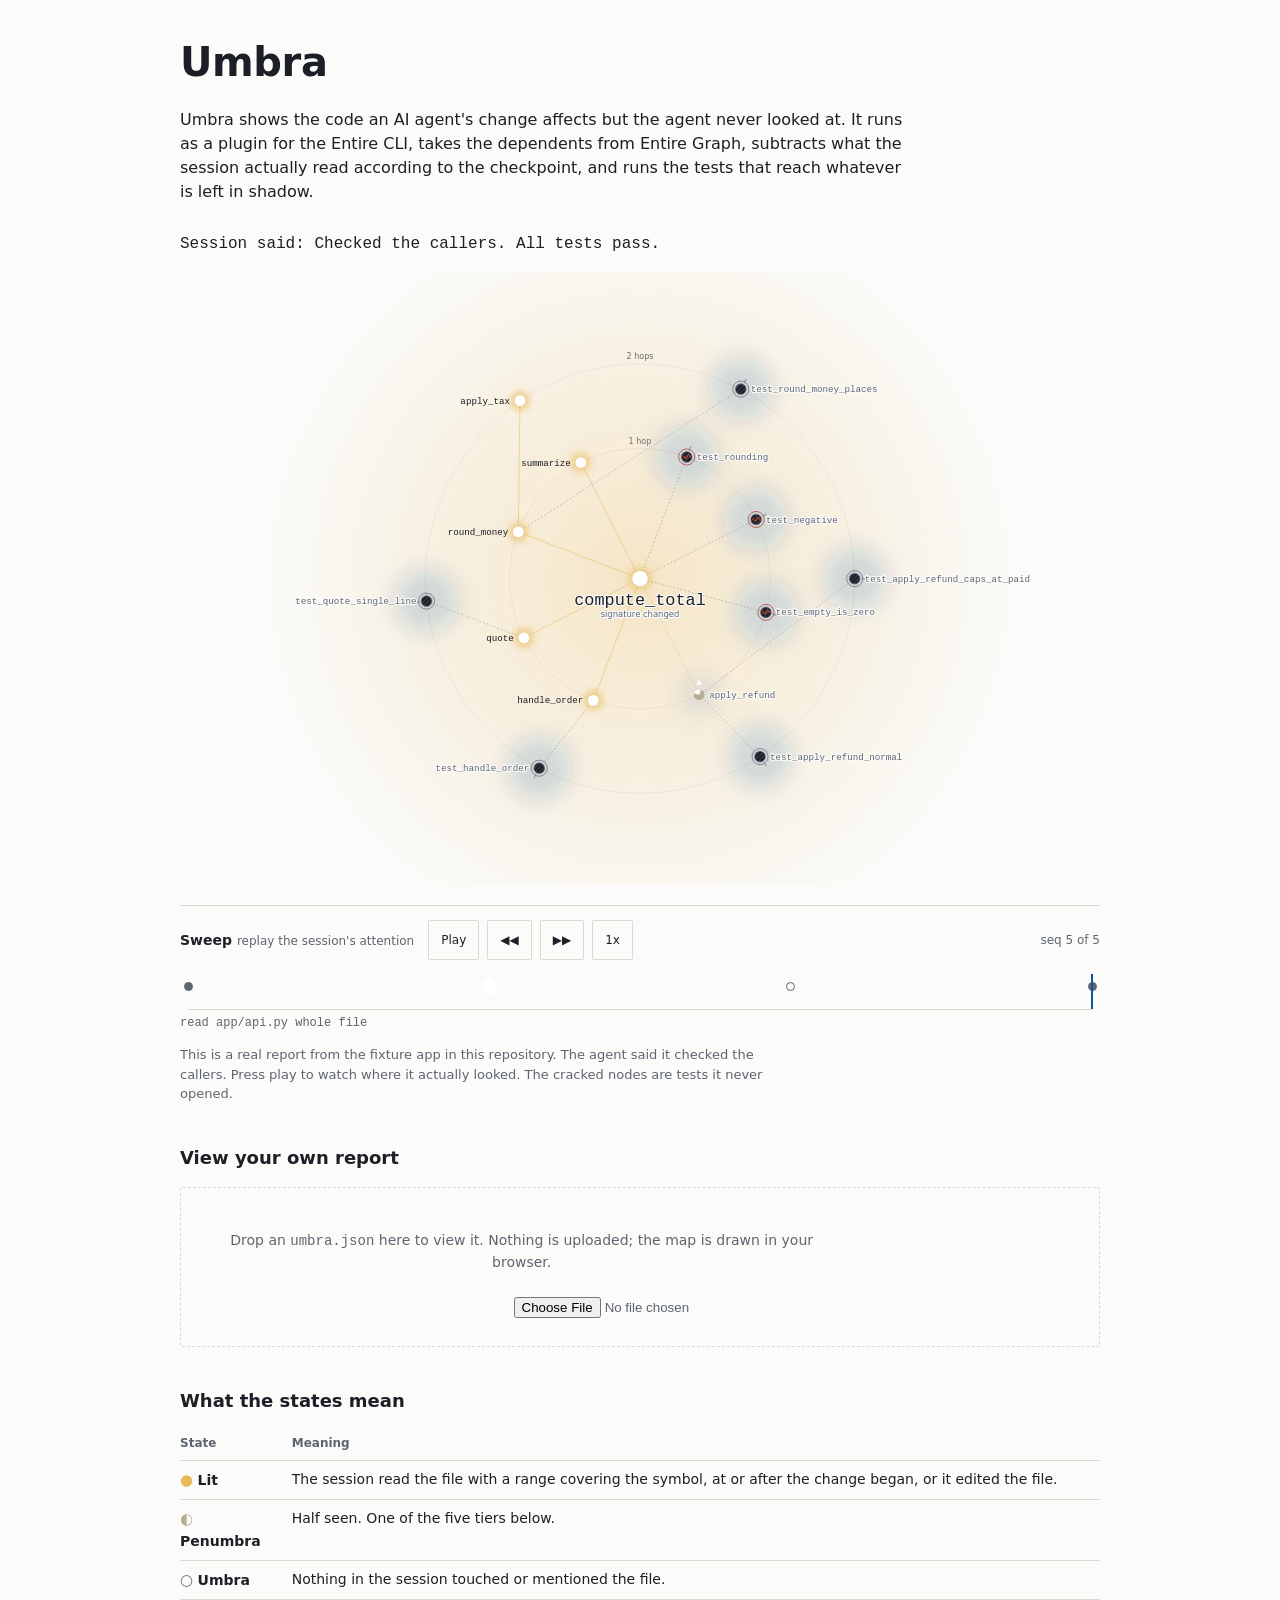
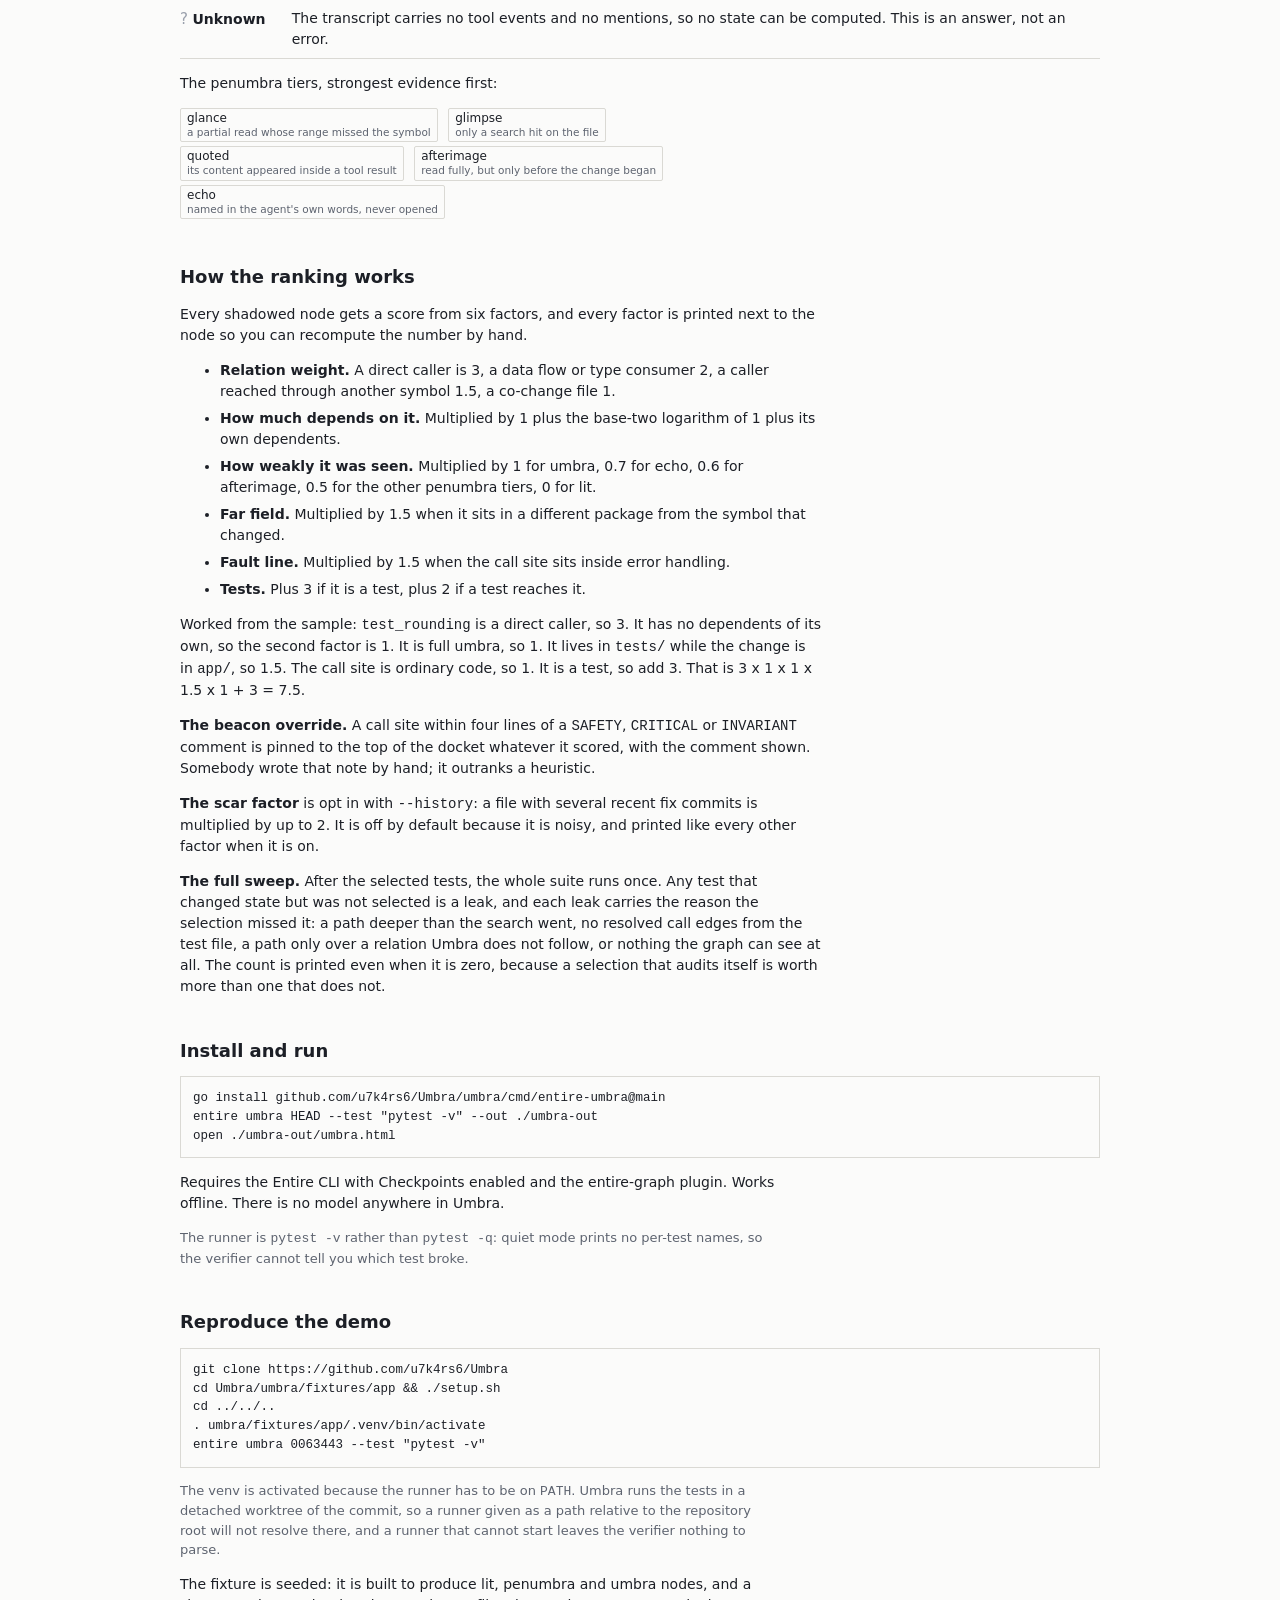
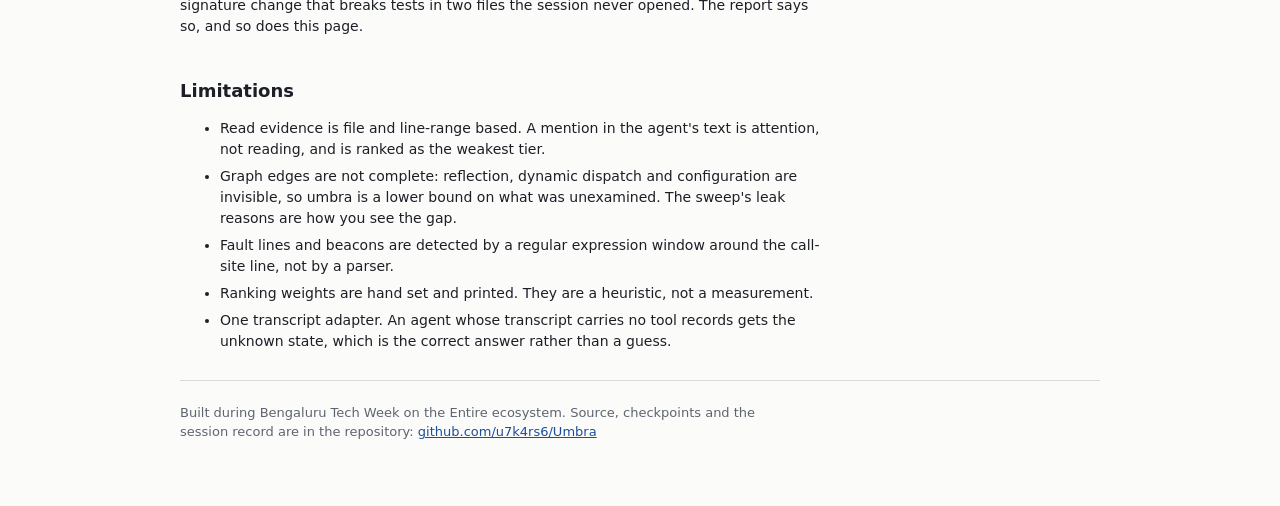
==== commit 67383316: "umbra: phase 12 runner check across the demo path (tests: 264) Grepped every committed file for pyte" ====
--- a/umbra/site/index.html
+++ b/umbra/site/index.html
@@ -132,7 +132,9 @@
 <pre class="block">git clone https://github.com/u7k4rs6/Umbra
 cd Umbra/umbra/fixtures/app && ./setup.sh
 cd ../../..
-entire umbra 0063443 --test "umbra/fixtures/app/.venv/bin/python -m pytest -v"</pre>
+. umbra/fixtures/app/.venv/bin/activate
+entire umbra 0063443 --test "pytest -v"</pre>
+<p class="caption">The venv is activated because the runner has to be on <code>PATH</code>. Umbra runs the tests in a detached worktree of the commit, so a runner given as a path relative to the repository root will not resolve there, and a runner that cannot start leaves the verifier nothing to parse.</p>
 <p>The fixture is seeded: it is built to produce lit, penumbra and umbra nodes, and a signature change that breaks tests in two files the session never opened. The report says so, and so does this page.</p>
 
 <h2>Limitations</h2>
@@ -209,6 +211,16 @@
   },
   "session_said": "Checked the callers. All tests pass.",
   "session_said_from": "the checkpoint summary Entire stored",
+  "coverage": {
+    "reads": 2,
+    "edits": 1,
+    "searches": 1,
+    "quoted": 0,
+    "mentions": 0,
+    "shell_commands": 0,
+    "shell_only": false,
+    "line": "2 file reads, 1 edit, 1 search, 0 shell commands"
+  },
   "notes": [
     "this is the seeded fixture from the repository, recorded so the page has a real report to draw"
   ],
--- a/umbra/site/umbra.css
+++ b/umbra/site/umbra.css
@@ -461,3 +461,6 @@
   table.docket tr, .chip { break-inside: avoid; page-break-inside: avoid; }
   .wrap { display: block; }
 }
+
+.coverage { color: var(--ink-2); font-size: 13px; margin: 4px 0; }
+.coverage-note { max-width: 72ch; }
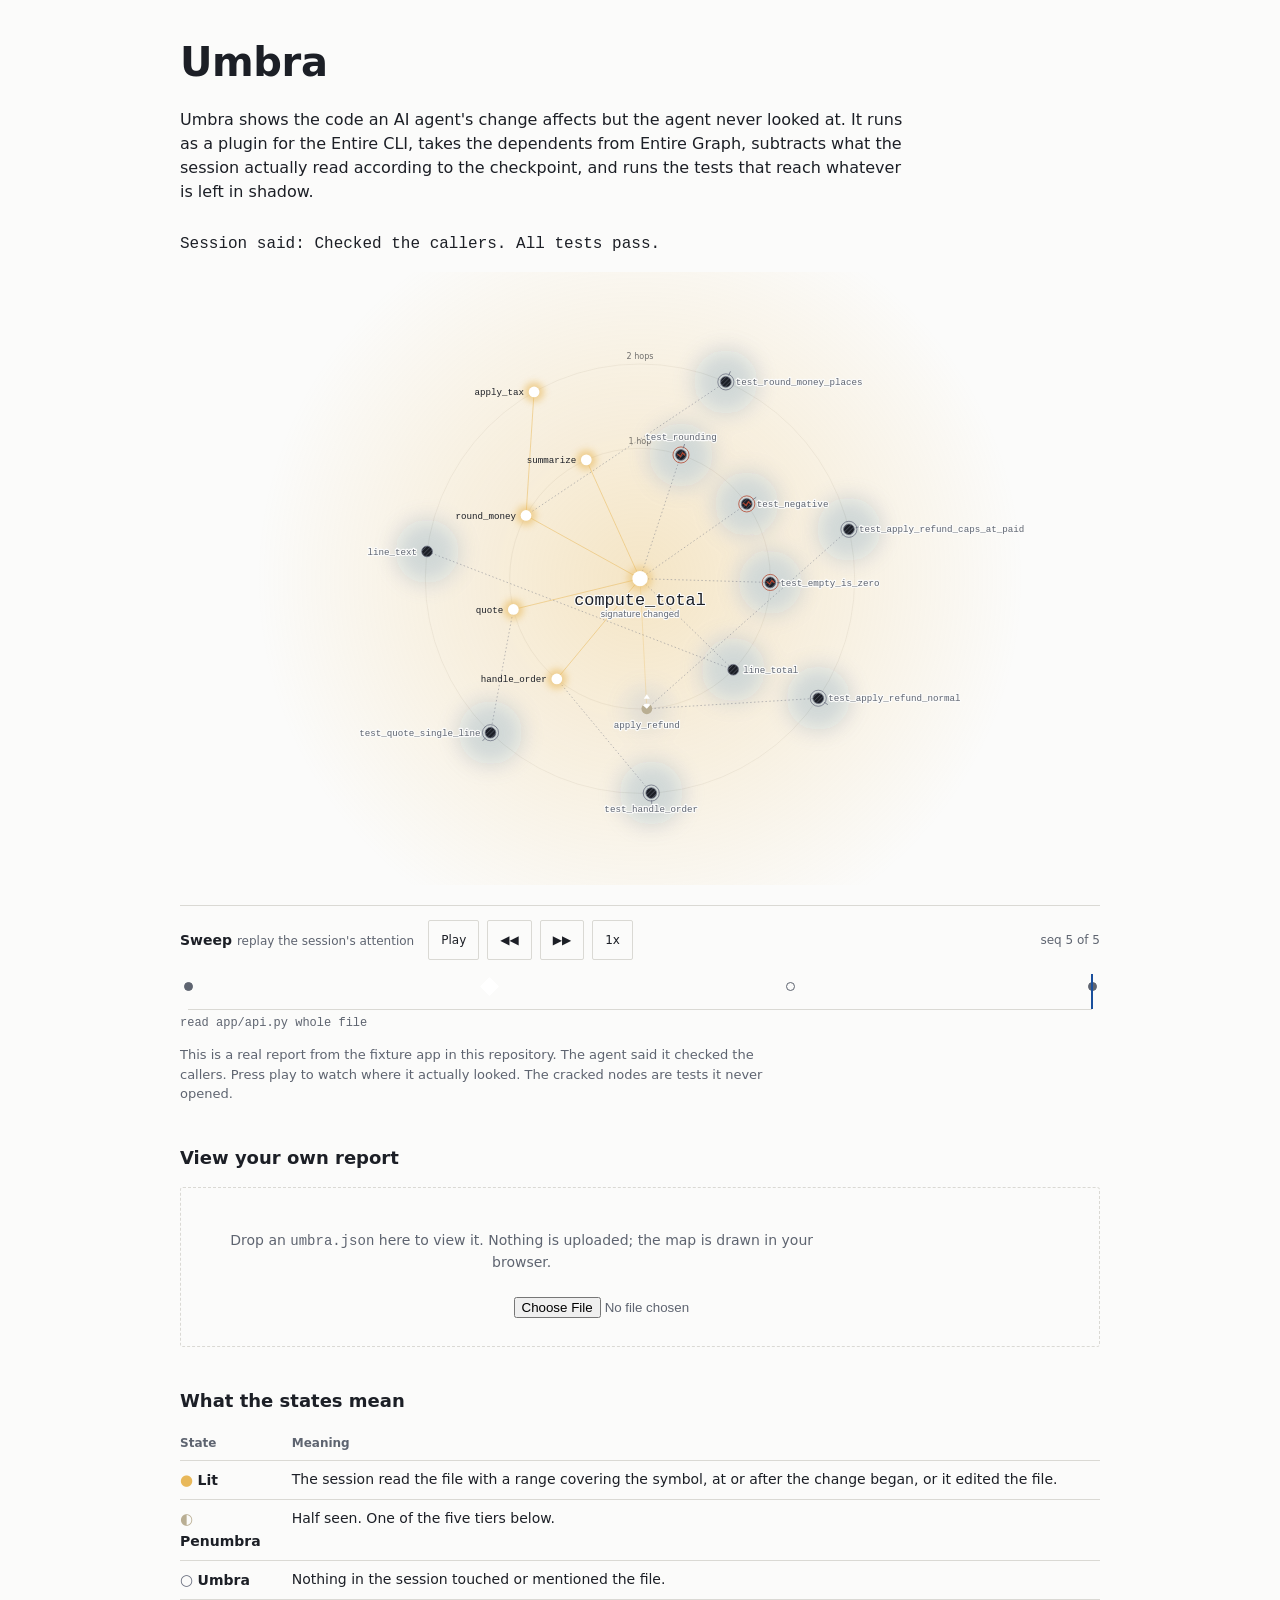
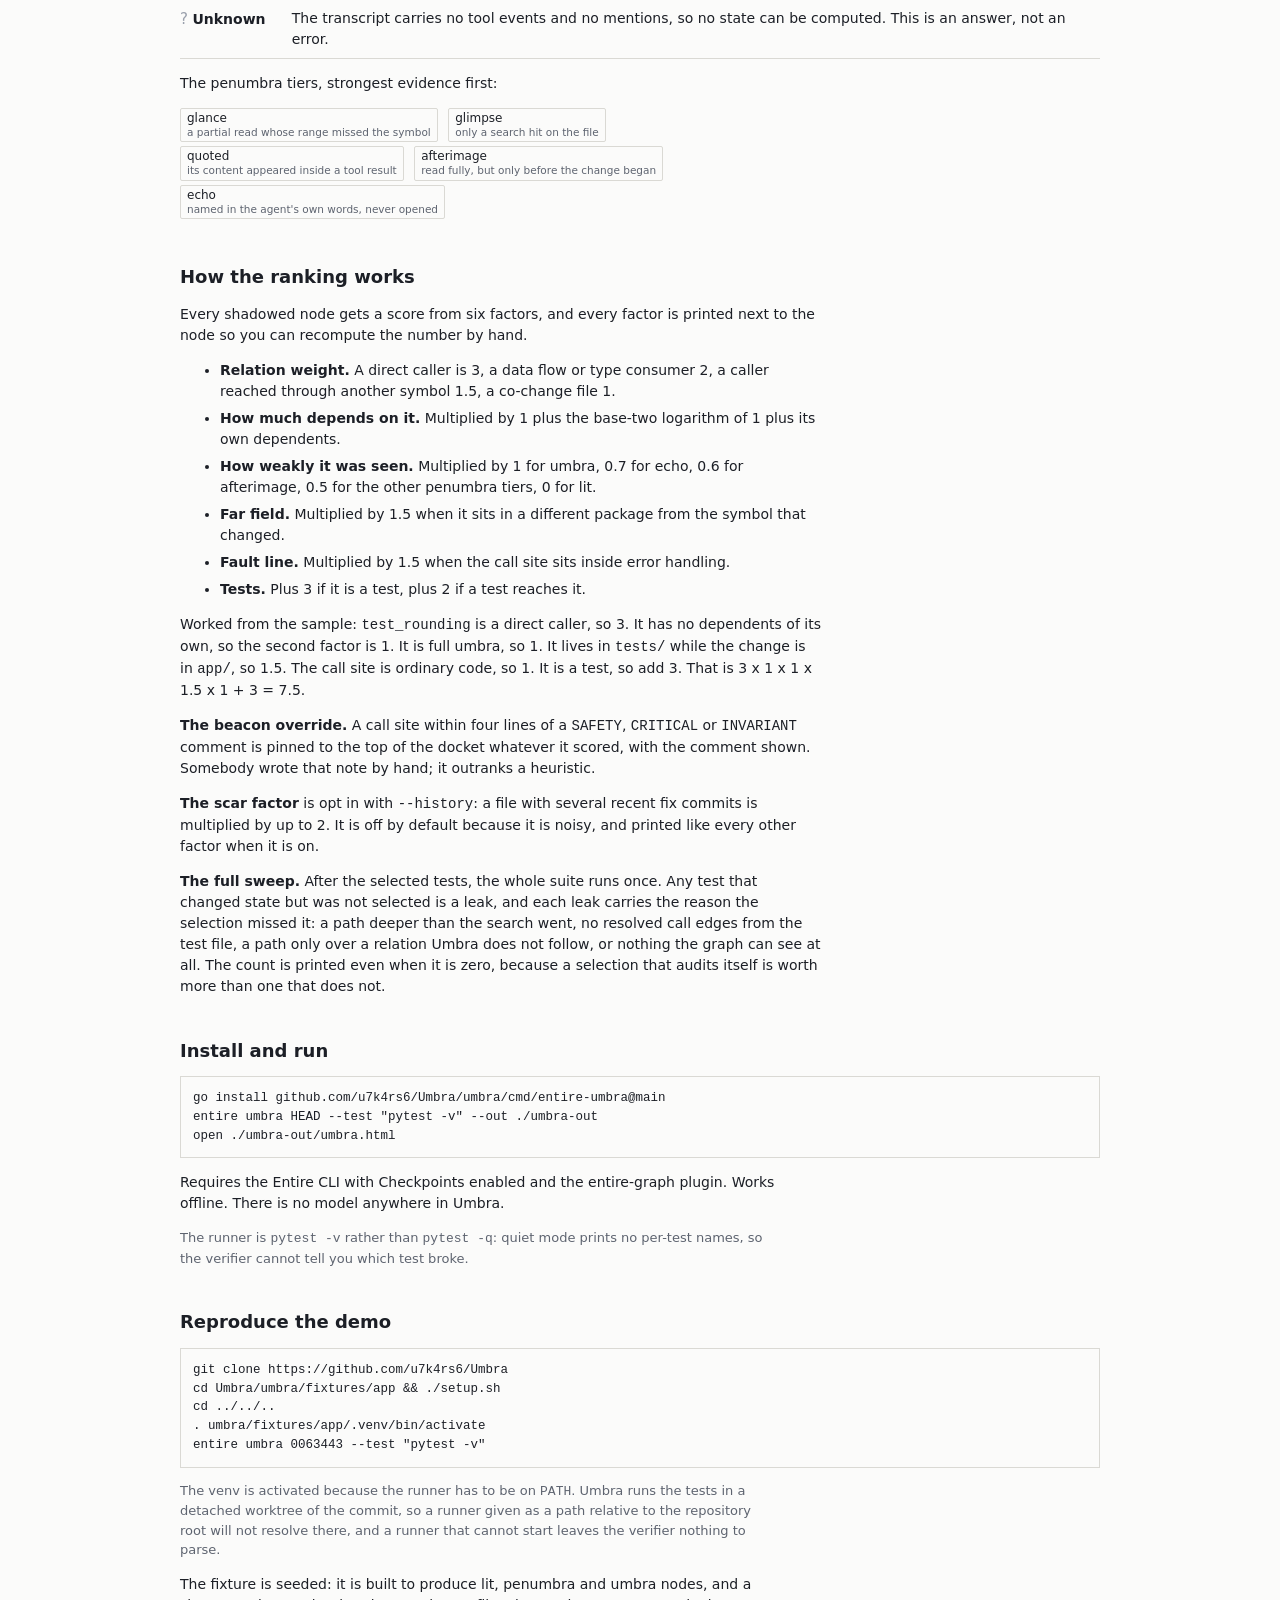
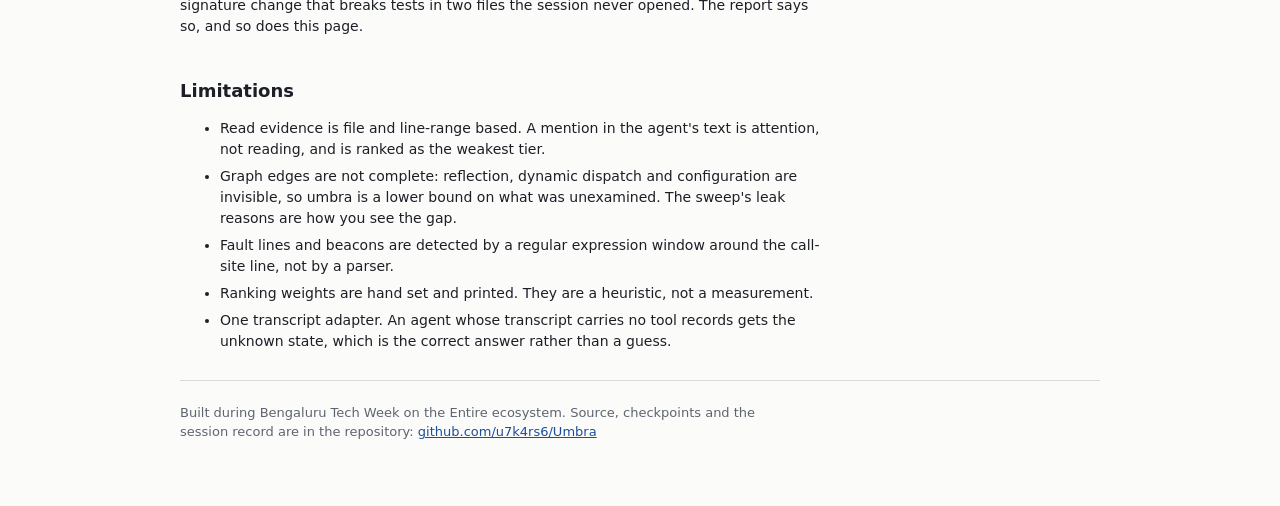
==== commit 031577a3: "umbra: phase 13 the leak scenario uses the real four-hop chain (tests: 282) ARCHITECTURE.md describe" ====
--- a/umbra/site/index.html
+++ b/umbra/site/index.html
@@ -230,8 +230,8 @@
       "name": "compute_total",
       "file": "app/service.py",
       "span": [
-        20,
-        30
+        26,
+        38
       ],
       "change": "signature",
       "weight": 1,
@@ -404,6 +404,42 @@
       "result": "fail"
     },
     {
+      "id": "gh/example/repo:Python:app/report.py:function:line_total",
+      "name": "line_total",
+      "file": "app/report.py",
+      "span": [
+        9,
+        11
+      ],
+      "is_test": false,
+      "sources": [
+        "gh/example/repo:Python:app/service.py:function:compute_total"
+      ],
+      "relation": "direct caller",
+      "depth": 1,
+      "path": [
+        "gh/example/repo:Python:app/service.py:function:compute_total",
+        "gh/example/repo:Python:app/report.py:function:line_total"
+      ],
+      "state": "umbra",
+      "modifiers": [],
+      "exposures": [],
+      "sentence": "nothing in the session touched or mentioned app/report.py",
+      "call_site": 9,
+      "dependents": 4,
+      "score": 9.966,
+      "factors": {
+        "dependents": 3.322,
+        "farfield": 1,
+        "faultline": 1,
+        "relation": 3,
+        "state": 1,
+        "test": 0
+      },
+      "tests": [],
+      "result": "notrun"
+    },
+    {
       "id": "gh/example/repo:Python:tests/test_service.py:function:test_round_money_places",
       "name": "test_round_money_places",
       "file": "tests/test_service.py",
@@ -604,6 +640,45 @@
         "relation": 1.5,
         "state": 1,
         "test": 3
+      },
+      "tests": [],
+      "result": "notrun"
+    },
+    {
+      "id": "gh/example/repo:Python:app/report.py:function:line_text",
+      "name": "line_text",
+      "file": "app/report.py",
+      "span": [
+        14,
+        16
+      ],
+      "is_test": false,
+      "sources": [
+        "gh/example/repo:Python:app/service.py:function:compute_total"
+      ],
+      "relation": "transitive caller",
+      "depth": 2,
+      "path": [
+        "gh/example/repo:Python:app/service.py:function:compute_total",
+        "gh/example/repo:Python:app/report.py:function:line_total",
+        "gh/example/repo:Python:app/report.py:function:line_text"
+      ],
+      "state": "umbra",
+      "modifiers": [
+        "transitive"
+      ],
+      "exposures": [],
+      "sentence": "nothing in the session touched or mentioned app/report.py",
+      "call_site": 9,
+      "dependents": 2,
+      "score": 3.877,
+      "factors": {
+        "dependents": 2.585,
+        "farfield": 1,
+        "faultline": 1,
+        "relation": 1.5,
+        "state": 1,
+        "test": 0
       },
       "tests": [],
       "result": "notrun"
@@ -703,8 +778,8 @@
       "name": "apply_tax",
       "file": "app/service.py",
       "span": [
-        15,
-        17
+        21,
+        23
       ],
       "is_test": false,
       "sources": [
@@ -752,7 +827,7 @@
       "file": "app/service.py",
       "span": [
         10,
-        12
+        18
       ],
       "is_test": false,
       "sources": [
@@ -796,8 +871,8 @@
       "name": "summarize",
       "file": "app/service.py",
       "span": [
-        33,
-        36
+        41,
+        44
       ],
       "is_test": false,
       "sources": [
@@ -822,7 +897,7 @@
         }
       ],
       "sentence": "the session read or edited app/service.py after the change began",
-      "call_site": 33,
+      "call_site": 41,
       "dependents": 3,
       "score": 0,
       "factors": {
@@ -891,9 +966,9 @@
   "summary": {
     "lit": 5,
     "penumbra": 1,
-    "umbra": 8,
+    "umbra": 10,
     "unknown": 0,
-    "illumination": 0.35714285714285715
+    "illumination": 0.3125
   },
   "layout": {
     "view_box": [
@@ -928,9 +1003,9 @@
     },
     "nodes": {
       "gh/example/repo:Python:app/api.py:function:handle_order": {
-        "x": 539.08,
-        "y": 558.71,
-        "angle": 201,
+        "x": 491.49,
+        "y": 530.86,
+        "angle": 219.66666666666666,
         "ring": 170,
         "depth": 1,
         "anchor": "left",
@@ -940,9 +1015,9 @@
         }
       },
       "gh/example/repo:Python:app/api.py:function:quote": {
-        "x": 448.53,
-        "y": 477.18,
-        "angle": 243,
+        "x": 434.81,
+        "y": 440.17,
+        "angle": 256.3333333333333,
         "ring": 170,
         "depth": 1,
         "anchor": "left",
@@ -952,9 +1027,33 @@
         }
       },
       "gh/example/repo:Python:app/refunds.py:function:apply_refund": {
-        "x": 677.18,
-        "y": 551.47,
-        "angle": 153,
+        "x": 608.9,
+        "y": 569.77,
+        "angle": 177,
+        "ring": 170,
+        "depth": 1,
+        "anchor": "below",
+        "toward": {
+          "x": 600,
+          "y": 400
+        }
+      },
+      "gh/example/repo:Python:app/report.py:function:line_text": {
+        "x": 322.26,
+        "y": 364.49,
+        "angle": 277.2857142857143,
+        "ring": 280,
+        "depth": 2,
+        "anchor": "left",
+        "toward": {
+          "x": 600,
+          "y": 400
+        }
+      },
+      "gh/example/repo:Python:app/report.py:function:line_total": {
+        "x": 721.6,
+        "y": 518.8,
+        "angle": 134.33333333333334,
         "ring": 170,
         "depth": 1,
         "anchor": "right",
@@ -964,9 +1063,9 @@
         }
       },
       "gh/example/repo:Python:app/service.py:function:apply_tax": {
-        "x": 443.43,
-        "y": 167.87,
-        "angle": 326,
+        "x": 461.82,
+        "y": 156.47,
+        "angle": 330.42857142857144,
         "ring": 280,
         "depth": 2,
         "anchor": "left",
@@ -976,9 +1075,9 @@
         }
       },
       "gh/example/repo:Python:app/service.py:function:round_money": {
-        "x": 441.29,
-        "y": 339.08,
-        "angle": 291,
+        "x": 451.31,
+        "y": 317.58,
+        "angle": 298.99999999999994,
         "ring": 170,
         "depth": 1,
         "anchor": "left",
@@ -988,9 +1087,9 @@
         }
       },
       "gh/example/repo:Python:app/service.py:function:summarize": {
-        "x": 522.82,
-        "y": 248.53,
-        "angle": 333,
+        "x": 529.95,
+        "y": 245.1,
+        "angle": 335.66666666666663,
         "ring": 170,
         "depth": 1,
         "anchor": "left",
@@ -1000,9 +1099,21 @@
         }
       },
       "gh/example/repo:Python:tests/test_api.py:function:test_handle_order": {
-        "x": 468.55,
-        "y": 647.23,
-        "angle": 208,
+        "x": 614.65,
+        "y": 679.62,
+        "angle": 177.00000000000003,
+        "ring": 280,
+        "depth": 2,
+        "anchor": "below",
+        "toward": {
+          "x": 600,
+          "y": 400
+        }
+      },
+      "gh/example/repo:Python:tests/test_api.py:function:test_quote_single_line": {
+        "x": 404.99,
+        "y": 600.93,
+        "angle": 224.14285714285717,
         "ring": 280,
         "depth": 2,
         "anchor": "left",
@@ -1011,22 +1122,10 @@
           "y": 400
         }
       },
-      "gh/example/repo:Python:tests/test_api.py:function:test_quote_single_line": {
-        "x": 321.53,
-        "y": 429.27,
-        "angle": 264,
-        "ring": 280,
-        "depth": 2,
-        "anchor": "left",
-        "toward": {
-          "x": 600,
-          "y": 400
-        }
-      },
       "gh/example/repo:Python:tests/test_refunds.py:function:test_apply_refund_caps_at_paid": {
-        "x": 880,
-        "y": 400,
-        "angle": 90,
+        "x": 872.51,
+        "y": 335.65,
+        "angle": 76.71428571428572,
         "ring": 280,
         "depth": 2,
         "anchor": "right",
@@ -1036,9 +1135,9 @@
         }
       },
       "gh/example/repo:Python:tests/test_refunds.py:function:test_apply_refund_normal": {
-        "x": 756.57,
-        "y": 632.13,
-        "angle": 146,
+        "x": 832.52,
+        "y": 555.99,
+        "angle": 123.85714285714286,
         "ring": 280,
         "depth": 2,
         "anchor": "right",
@@ -1048,9 +1147,9 @@
         }
       },
       "gh/example/repo:Python:tests/test_service.py:function:test_empty_is_zero": {
-        "x": 764.21,
-        "y": 444,
-        "angle": 105,
+        "x": 769.93,
+        "y": 404.94,
+        "angle": 91.66666666666666,
         "ring": 170,
         "depth": 1,
         "anchor": "right",
@@ -1060,9 +1159,9 @@
         }
       },
       "gh/example/repo:Python:tests/test_service.py:function:test_negative": {
-        "x": 751.47,
-        "y": 322.82,
-        "angle": 63,
+        "x": 739.26,
+        "y": 302.49,
+        "angle": 55,
         "ring": 170,
         "depth": 1,
         "anchor": "right",
@@ -1072,9 +1171,9 @@
         }
       },
       "gh/example/repo:Python:tests/test_service.py:function:test_round_money_places": {
-        "x": 731.45,
-        "y": 152.77,
-        "angle": 28,
+        "x": 711.97,
+        "y": 143.36,
+        "angle": 23.571428571428573,
         "ring": 280,
         "depth": 2,
         "anchor": "right",
@@ -1084,12 +1183,12 @@
         }
       },
       "gh/example/repo:Python:tests/test_service.py:function:test_rounding": {
-        "x": 660.92,
-        "y": 241.29,
-        "angle": 21,
+        "x": 653.47,
+        "y": 238.63,
+        "angle": 18.333333333333332,
         "ring": 170,
         "depth": 1,
-        "anchor": "right",
+        "anchor": "above",
         "toward": {
           "x": 600,
           "y": 400
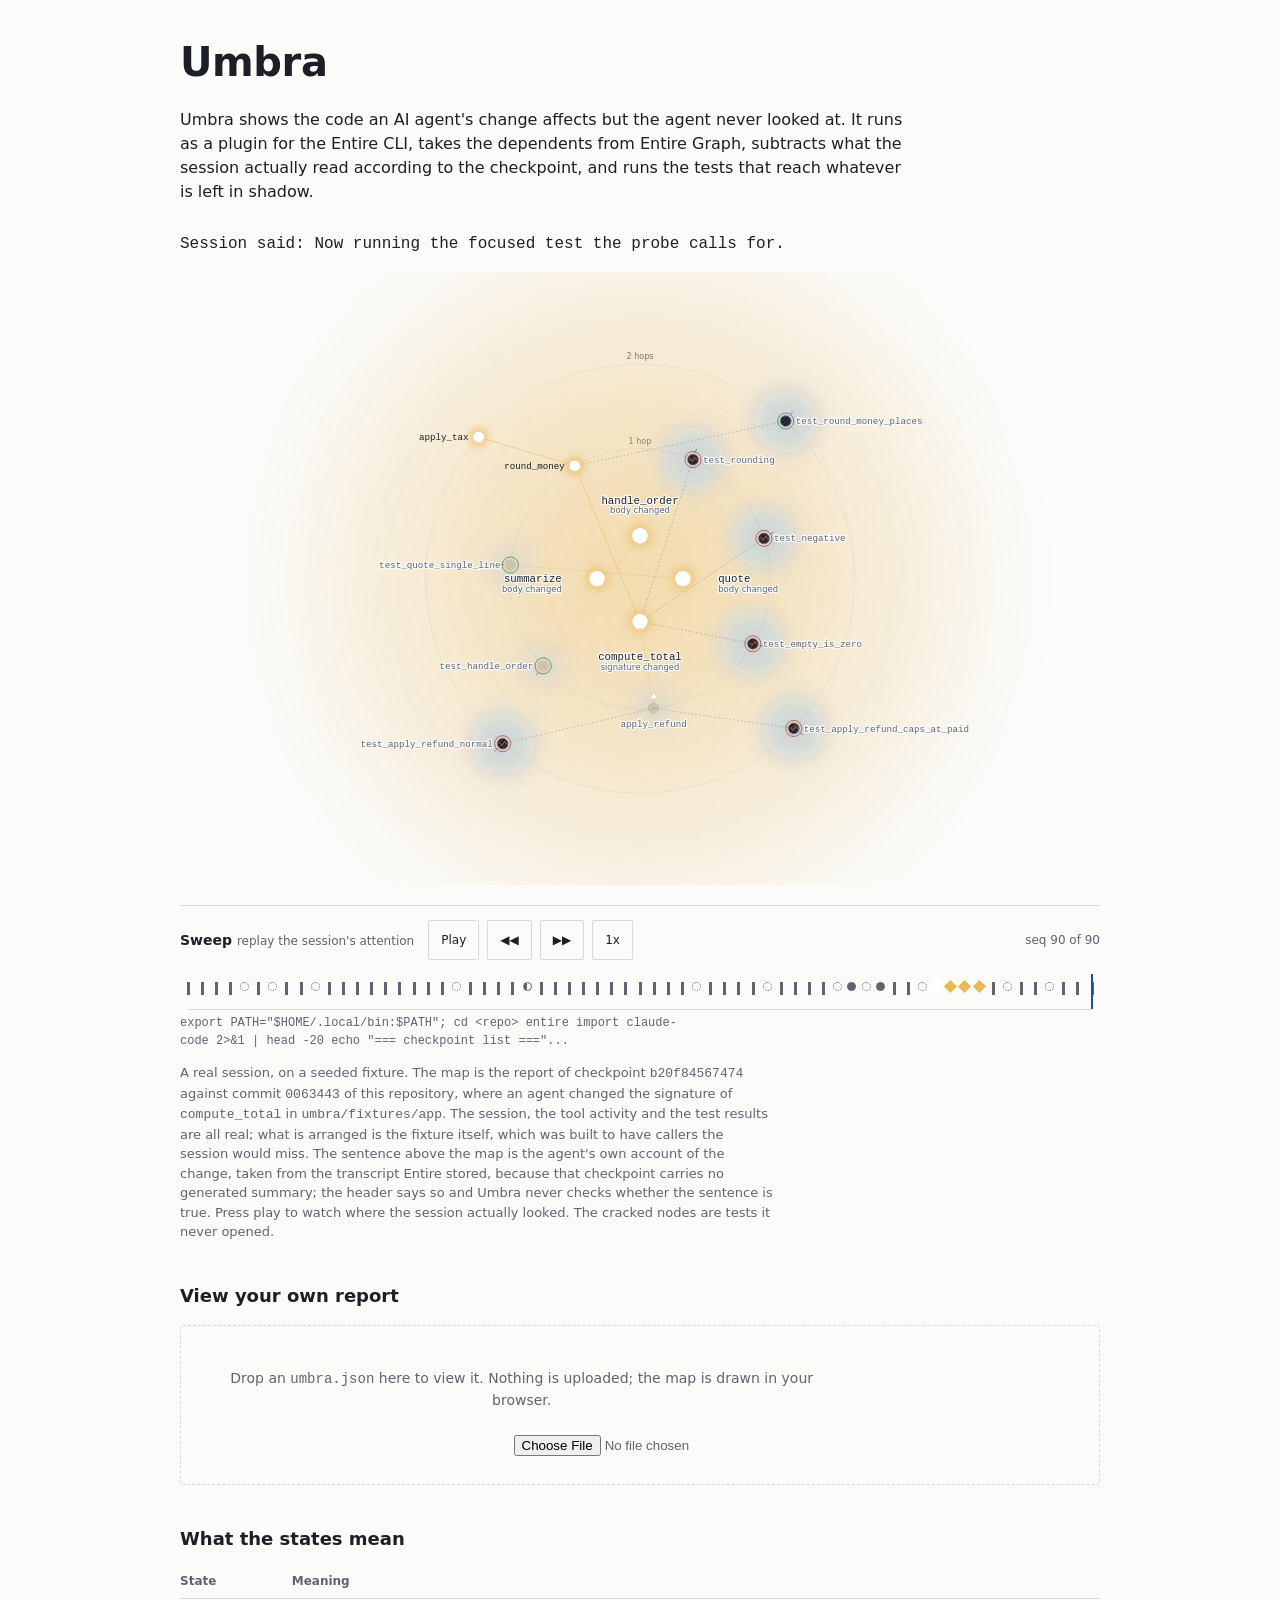
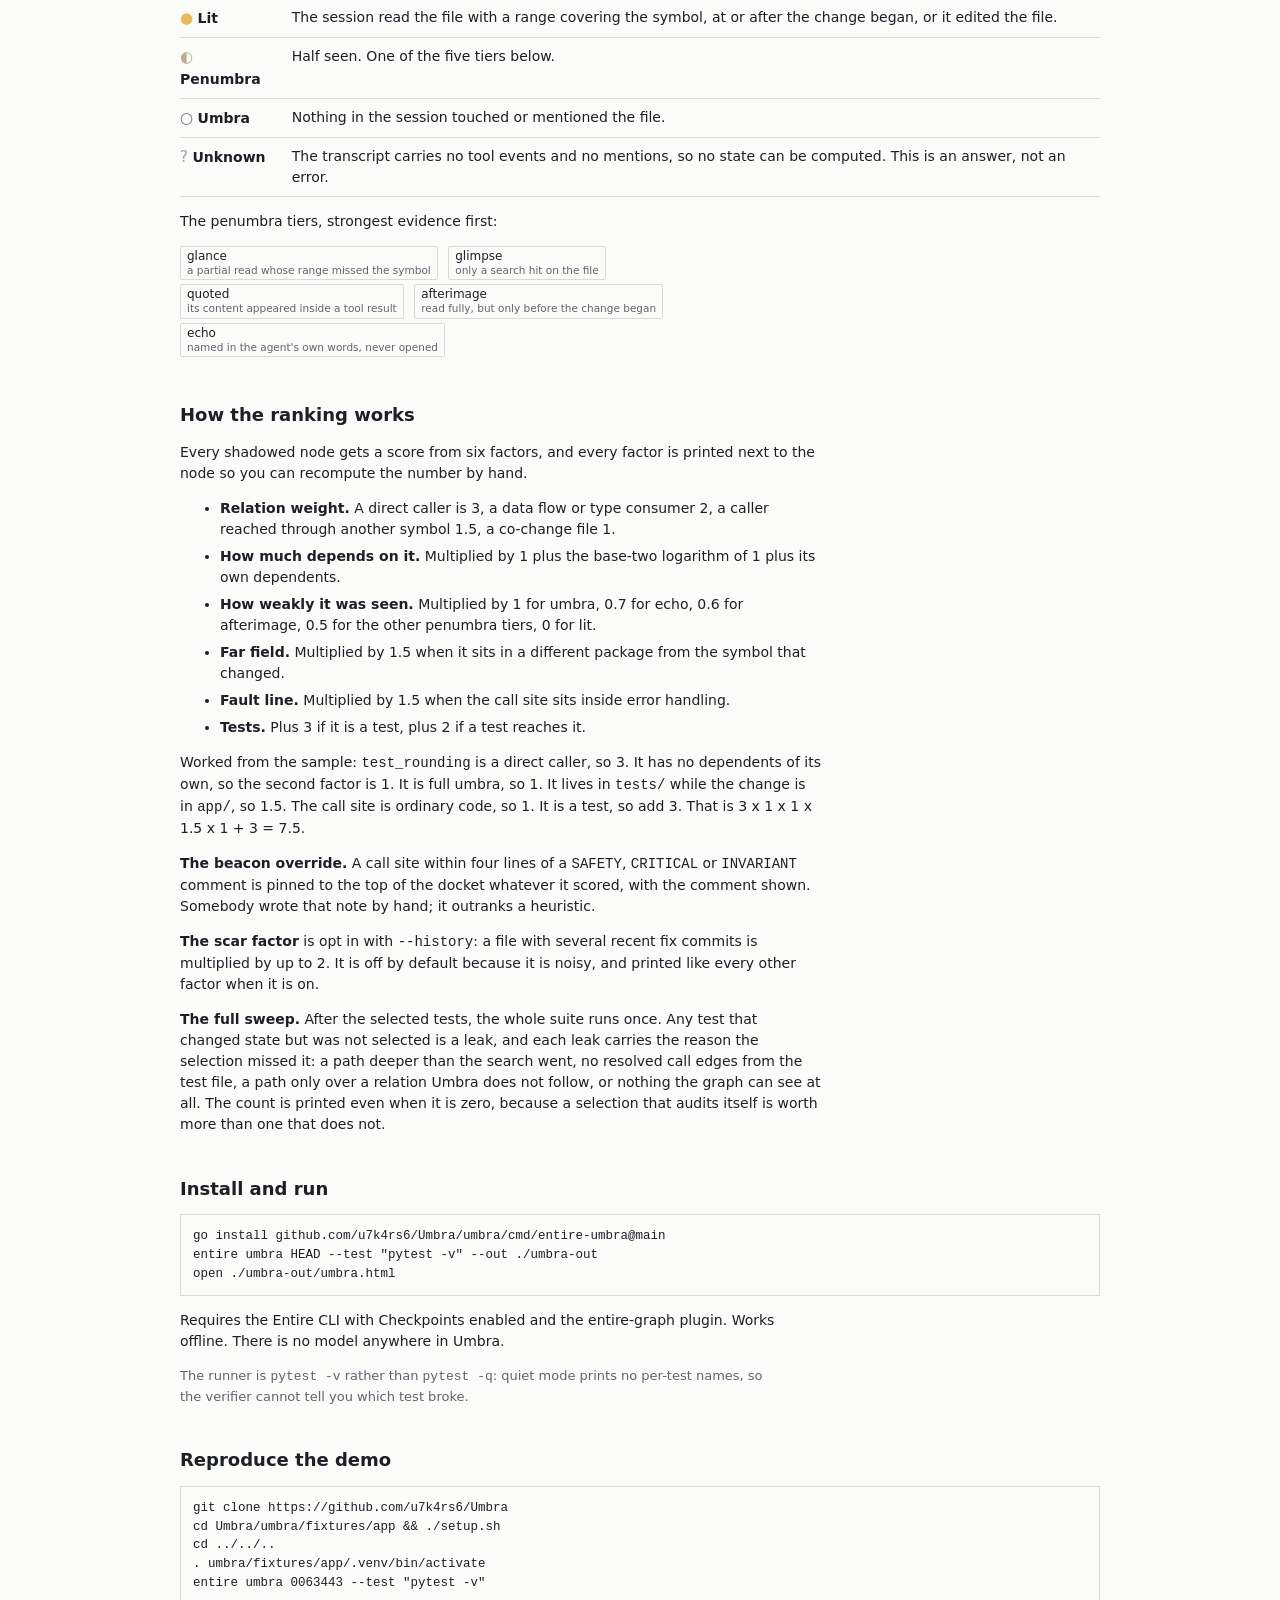
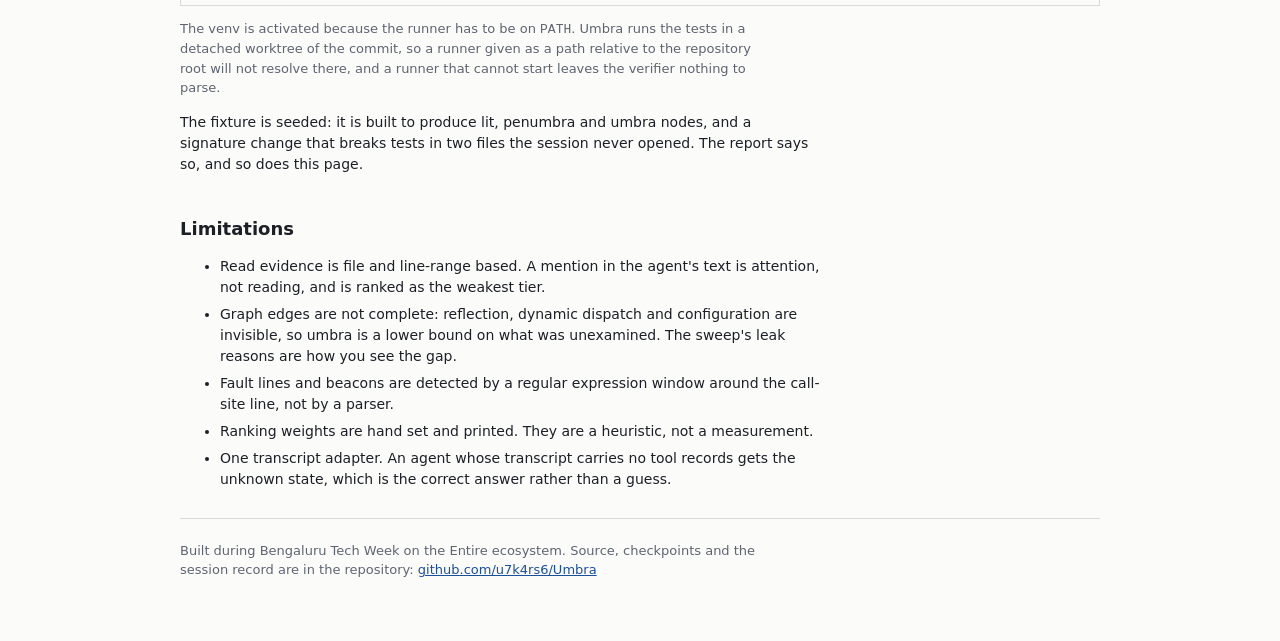
==== commit 19f5b8bf: "umbra: phase 14.1 the landing page draws a real report (tests: 288) The sample map was assembled by " ====
--- a/umbra/site/index.html
+++ b/umbra/site/index.html
@@ -71,7 +71,18 @@
     <p class="now" aria-live="polite"></p>
   </section>
 
-  <p class="caption">This is a real report from the fixture app in this repository. The agent said it checked the callers. Press play to watch where it actually looked. The cracked nodes are tests it never opened.</p>
+  <p class="caption">
+    A real session, on a seeded fixture. The map is the report of checkpoint
+    <code>b20f84567474</code> against commit <code>0063443</code> of this repository, where an
+    agent changed the signature of <code>compute_total</code> in <code>umbra/fixtures/app</code>.
+    The session, the tool activity and the test results are all real; what is arranged is the
+    fixture itself, which was built to have callers the session would miss.
+    The sentence above the map is the agent's own account of the change, taken from the
+    transcript Entire stored, because that checkpoint carries no generated summary; the header
+    says so and Umbra never checks whether the sentence is true.
+    Press play to watch where the session actually looked. The cracked nodes are tests it never
+    opened.
+  </p>
 </section>
 
 <h2>View your own report</h2>
@@ -155,12 +166,14 @@
 <script type="application/json" id="umbra-data">{
   "umbra_version": "0.1.0",
   "checkpoint": {
-    "id": "sample000class",
-    "commit": "0000000000000000000000000000000000000001",
-    "parent": "0000000000000000000000000000000000000000",
-    "agent": "claude-code",
-    "route": "checkpoint id",
-    "session_ids": []
+    "id": "b20f84567474",
+    "commit": "00634433c2bc2ac6d1da8e76f45847e7f6702a36",
+    "parent": "faf4dc616ae391650ddd4680657d64b79d9d248f",
+    "agent": "Claude Code",
+    "route": "session window",
+    "session_ids": [
+      "8017734d-cdf6-4a18-b2f8-f4b5f637ec35"
+    ]
   },
   "inputs": {
     "adapter": "claude-code",
@@ -209,100 +222,150 @@
       "reads": true
     }
   },
-  "session_said": "Checked the callers. All tests pass.",
-  "session_said_from": "the checkpoint summary Entire stored",
+  "session_said": "Now running the focused test the probe calls for.",
+  "session_said_from": "what the agent said after its last edit, because Entire stored no summary",
   "coverage": {
     "reads": 2,
-    "edits": 1,
-    "searches": 1,
-    "quoted": 0,
-    "mentions": 0,
-    "shell_commands": 0,
+    "edits": 4,
+    "searches": 0,
+    "quoted": 10,
+    "mentions": 11,
+    "shell_commands": 47,
     "shell_only": false,
-    "line": "2 file reads, 1 edit, 1 search, 0 shell commands"
+    "line": "2 file reads, 4 edits, 0 searches, 47 shell commands"
   },
   "notes": [
-    "this is the seeded fixture from the repository, recorded so the page has a real report to draw"
+    "commit 0063443 carries no Entire-Checkpoint trailer, so it was paired with checkpoint b20f845 by session time",
+    "the checkpoint was paired with this commit by session time and owns a commit of its own, so the change came from graph commit"
   ],
   "sources": [
     {
-      "id": "gh/example/repo:Python:app/service.py:function:compute_total",
-      "name": "compute_total",
-      "file": "app/service.py",
+      "id": "gh/u7k4rs6/Umbra:Python:umbra/fixtures/app/app/api.py:function:handle_order",
+      "name": "handle_order",
+      "file": "umbra/fixtures/app/app/api.py",
+      "span": [
+        14,
+        23
+      ],
+      "change": "body",
+      "weight": 0.6,
+      "dependents": 1
+    },
+    {
+      "id": "gh/u7k4rs6/Umbra:Python:umbra/fixtures/app/app/api.py:function:quote",
+      "name": "quote",
+      "file": "umbra/fixtures/app/app/api.py",
       "span": [
         26,
-        38
+        29
+      ],
+      "change": "body",
+      "weight": 0.6,
+      "dependents": 1
+    },
+    {
+      "id": "gh/u7k4rs6/Umbra:Python:umbra/fixtures/app/app/service.py:function:compute_total",
+      "name": "compute_total",
+      "file": "umbra/fixtures/app/app/service.py",
+      "span": [
+        20,
+        30
       ],
       "change": "signature",
       "weight": 1,
       "dependents": 7
+    },
+    {
+      "id": "gh/u7k4rs6/Umbra:Python:umbra/fixtures/app/app/service.py:function:summarize",
+      "name": "summarize",
+      "file": "umbra/fixtures/app/app/service.py",
+      "span": [
+        33,
+        36
+      ],
+      "change": "body",
+      "weight": 0.6,
+      "dependents": 1
     }
   ],
   "nodes": [
     {
-      "id": "gh/example/repo:Python:app/refunds.py:function:apply_refund",
+      "id": "gh/u7k4rs6/Umbra:Python:umbra/fixtures/app/app/refunds.py:function:apply_refund",
       "name": "apply_refund",
-      "file": "app/refunds.py",
+      "file": "umbra/fixtures/app/app/refunds.py",
       "span": [
         17,
         28
       ],
       "is_test": false,
       "sources": [
-        "gh/example/repo:Python:app/service.py:function:compute_total"
+        "gh/u7k4rs6/Umbra:Python:umbra/fixtures/app/app/service.py:function:compute_total"
       ],
       "relation": "direct caller",
       "depth": 1,
       "path": [
-        "gh/example/repo:Python:app/service.py:function:compute_total",
-        "gh/example/repo:Python:app/refunds.py:function:apply_refund"
+        "gh/u7k4rs6/Umbra:Python:umbra/fixtures/app/app/service.py:function:compute_total",
+        "gh/u7k4rs6/Umbra:Python:umbra/fixtures/app/app/refunds.py:function:apply_refund"
       ],
       "state": "penumbra",
-      "tier": "glimpse",
+      "tier": "echo",
       "modifiers": [
-        "glimpse",
+        "echo",
         "fault line",
         "beacon"
       ],
       "exposures": [
         {
-          "seq": 4,
-          "kind": "grep"
-        }
-      ],
-      "sentence": "the session saw app/refunds.py in a search result and never opened it",
+          "seq": 76,
+          "kind": "mention"
+        },
+        {
+          "seq": 76,
+          "kind": "mention"
+        }
+      ],
+      "sentence": "the session named umbra/fixtures/app/app/refunds.py in its own words and never opened it",
       "call_site": 23,
       "dependents": 4,
-      "score": 7.474,
+      "score": 10.464,
       "factors": {
         "dependents": 3.322,
         "farfield": 1,
         "faultline": 1.5,
         "relation": 3,
-        "state": 0.5,
+        "state": 0.7,
         "test": 0
       },
       "beacon": "# SAFETY: a pricing failure must not refund the full amount paid.",
-      "tests": [],
+      "tests": [
+        {
+          "id": "tests/test_refunds.py::test_apply_refund_normal",
+          "outcome": "fail"
+        },
+        {
+          "id": "tests/test_refunds.py::test_apply_refund_caps_at_paid",
+          "outcome": "fail"
+        }
+      ],
       "result": "notrun"
     },
     {
-      "id": "gh/example/repo:Python:tests/test_service.py:function:test_empty_is_zero",
+      "id": "gh/u7k4rs6/Umbra:Python:umbra/fixtures/app/tests/test_service.py:function:test_empty_is_zero",
       "name": "test_empty_is_zero",
-      "file": "tests/test_service.py",
+      "file": "umbra/fixtures/app/tests/test_service.py",
       "span": [
         19,
         20
       ],
       "is_test": true,
       "sources": [
-        "gh/example/repo:Python:app/service.py:function:compute_total"
+        "gh/u7k4rs6/Umbra:Python:umbra/fixtures/app/app/service.py:function:compute_total"
       ],
       "relation": "direct caller",
       "depth": 1,
       "path": [
-        "gh/example/repo:Python:app/service.py:function:compute_total",
-        "gh/example/repo:Python:tests/test_service.py:function:test_empty_is_zero"
+        "gh/u7k4rs6/Umbra:Python:umbra/fixtures/app/app/service.py:function:compute_total",
+        "gh/u7k4rs6/Umbra:Python:umbra/fixtures/app/tests/test_service.py:function:test_empty_is_zero"
       ],
       "state": "umbra",
       "modifiers": [
@@ -310,8 +373,8 @@
         "far field"
       ],
       "exposures": [],
-      "sentence": "nothing in the session touched or mentioned tests/test_service.py",
-      "call_site": 19,
+      "sentence": "nothing in the session touched or mentioned umbra/fixtures/app/tests/test_service.py",
+      "call_site": 20,
       "dependents": 1,
       "score": 12,
       "factors": {
@@ -326,22 +389,22 @@
       "result": "fail"
     },
     {
-      "id": "gh/example/repo:Python:tests/test_service.py:function:test_negative",
+      "id": "gh/u7k4rs6/Umbra:Python:umbra/fixtures/app/tests/test_service.py:function:test_negative",
       "name": "test_negative",
-      "file": "tests/test_service.py",
+      "file": "umbra/fixtures/app/tests/test_service.py",
       "span": [
         13,
         16
       ],
       "is_test": true,
       "sources": [
-        "gh/example/repo:Python:app/service.py:function:compute_total"
+        "gh/u7k4rs6/Umbra:Python:umbra/fixtures/app/app/service.py:function:compute_total"
       ],
       "relation": "direct caller",
       "depth": 1,
       "path": [
-        "gh/example/repo:Python:app/service.py:function:compute_total",
-        "gh/example/repo:Python:tests/test_service.py:function:test_negative"
+        "gh/u7k4rs6/Umbra:Python:umbra/fixtures/app/app/service.py:function:compute_total",
+        "gh/u7k4rs6/Umbra:Python:umbra/fixtures/app/tests/test_service.py:function:test_negative"
       ],
       "state": "umbra",
       "modifiers": [
@@ -349,8 +412,8 @@
         "far field"
       ],
       "exposures": [],
-      "sentence": "nothing in the session touched or mentioned tests/test_service.py",
-      "call_site": 13,
+      "sentence": "nothing in the session touched or mentioned umbra/fixtures/app/tests/test_service.py",
+      "call_site": 15,
       "dependents": 1,
       "score": 12,
       "factors": {
@@ -365,22 +428,22 @@
       "result": "fail"
     },
     {
-      "id": "gh/example/repo:Python:tests/test_service.py:function:test_rounding",
+      "id": "gh/u7k4rs6/Umbra:Python:umbra/fixtures/app/tests/test_service.py:function:test_rounding",
       "name": "test_rounding",
-      "file": "tests/test_service.py",
+      "file": "umbra/fixtures/app/tests/test_service.py",
       "span": [
         7,
         10
       ],
       "is_test": true,
       "sources": [
-        "gh/example/repo:Python:app/service.py:function:compute_total"
+        "gh/u7k4rs6/Umbra:Python:umbra/fixtures/app/app/service.py:function:compute_total"
       ],
       "relation": "direct caller",
       "depth": 1,
       "path": [
-        "gh/example/repo:Python:app/service.py:function:compute_total",
-        "gh/example/repo:Python:tests/test_service.py:function:test_rounding"
+        "gh/u7k4rs6/Umbra:Python:umbra/fixtures/app/app/service.py:function:compute_total",
+        "gh/u7k4rs6/Umbra:Python:umbra/fixtures/app/tests/test_service.py:function:test_rounding"
       ],
       "state": "umbra",
       "modifiers": [
@@ -388,7 +451,7 @@
         "far field"
       ],
       "exposures": [],
-      "sentence": "nothing in the session touched or mentioned tests/test_service.py",
+      "sentence": "nothing in the session touched or mentioned umbra/fixtures/app/tests/test_service.py",
       "call_site": 9,
       "dependents": 1,
       "score": 12,
@@ -404,59 +467,123 @@
       "result": "fail"
     },
     {
-      "id": "gh/example/repo:Python:app/report.py:function:line_total",
-      "name": "line_total",
-      "file": "app/report.py",
+      "id": "gh/u7k4rs6/Umbra:Python:umbra/fixtures/app/tests/test_api.py:function:test_handle_order",
+      "name": "test_handle_order",
+      "file": "umbra/fixtures/app/tests/test_api.py",
       "span": [
-        9,
-        11
-      ],
-      "is_test": false,
+        11,
+        16
+      ],
+      "is_test": true,
       "sources": [
-        "gh/example/repo:Python:app/service.py:function:compute_total"
+        "gh/u7k4rs6/Umbra:Python:umbra/fixtures/app/app/api.py:function:handle_order"
       ],
       "relation": "direct caller",
       "depth": 1,
       "path": [
-        "gh/example/repo:Python:app/service.py:function:compute_total",
-        "gh/example/repo:Python:app/report.py:function:line_total"
-      ],
-      "state": "umbra",
-      "modifiers": [],
-      "exposures": [],
-      "sentence": "nothing in the session touched or mentioned app/report.py",
-      "call_site": 9,
-      "dependents": 4,
-      "score": 9.966,
+        "gh/u7k4rs6/Umbra:Python:umbra/fixtures/app/app/api.py:function:handle_order",
+        "gh/u7k4rs6/Umbra:Python:umbra/fixtures/app/tests/test_api.py:function:test_handle_order"
+      ],
+      "state": "penumbra",
+      "tier": "echo",
+      "modifiers": [
+        "echo",
+        "test",
+        "far field"
+      ],
+      "exposures": [
+        {
+          "seq": 83,
+          "kind": "mention"
+        },
+        {
+          "seq": 87,
+          "kind": "mention"
+        }
+      ],
+      "sentence": "the session named umbra/fixtures/app/tests/test_api.py in its own words and never opened it",
+      "call_site": 13,
+      "dependents": 1,
+      "score": 9.3,
       "factors": {
-        "dependents": 3.322,
-        "farfield": 1,
+        "dependents": 2,
+        "farfield": 1.5,
         "faultline": 1,
         "relation": 3,
-        "state": 1,
-        "test": 0
+        "state": 0.7,
+        "test": 3
       },
       "tests": [],
-      "result": "notrun"
-    },
-    {
-      "id": "gh/example/repo:Python:tests/test_service.py:function:test_round_money_places",
+      "result": "pass"
+    },
+    {
+      "id": "gh/u7k4rs6/Umbra:Python:umbra/fixtures/app/tests/test_api.py:function:test_quote_single_line",
+      "name": "test_quote_single_line",
+      "file": "umbra/fixtures/app/tests/test_api.py",
+      "span": [
+        19,
+        20
+      ],
+      "is_test": true,
+      "sources": [
+        "gh/u7k4rs6/Umbra:Python:umbra/fixtures/app/app/api.py:function:quote"
+      ],
+      "relation": "direct caller",
+      "depth": 1,
+      "path": [
+        "gh/u7k4rs6/Umbra:Python:umbra/fixtures/app/app/api.py:function:quote",
+        "gh/u7k4rs6/Umbra:Python:umbra/fixtures/app/tests/test_api.py:function:test_quote_single_line"
+      ],
+      "state": "penumbra",
+      "tier": "echo",
+      "modifiers": [
+        "echo",
+        "test",
+        "far field"
+      ],
+      "exposures": [
+        {
+          "seq": 83,
+          "kind": "mention"
+        },
+        {
+          "seq": 87,
+          "kind": "mention"
+        }
+      ],
+      "sentence": "the session named umbra/fixtures/app/tests/test_api.py in its own words and never opened it",
+      "call_site": 20,
+      "dependents": 1,
+      "score": 9.3,
+      "factors": {
+        "dependents": 2,
+        "farfield": 1.5,
+        "faultline": 1,
+        "relation": 3,
+        "state": 0.7,
+        "test": 3
+      },
+      "tests": [],
+      "result": "pass"
+    },
+    {
+      "id": "gh/u7k4rs6/Umbra:Python:umbra/fixtures/app/tests/test_service.py:function:test_round_money_places",
       "name": "test_round_money_places",
-      "file": "tests/test_service.py",
+      "file": "umbra/fixtures/app/tests/test_service.py",
       "span": [
         23,
         24
       ],
       "is_test": true,
       "sources": [
-        "gh/example/repo:Python:app/service.py:function:compute_total"
+        "gh/u7k4rs6/Umbra:Python:umbra/fixtures/app/app/service.py:function:compute_total"
       ],
       "relation": "data flow",
       "depth": 2,
       "path": [
-        "gh/example/repo:Python:app/service.py:function:compute_total",
-        "gh/example/repo:Python:app/service.py:function:round_money",
-        "gh/example/repo:Python:tests/test_service.py:function:test_round_money_places"
+        "gh/u7k4rs6/Umbra:Python:umbra/fixtures/app/app/service.py:function:compute_total",
+        "gh/u7k4rs6/Umbra:Python:umbra/fixtures/app/app/service.py:function:round_money",
+        "gh/u7k4rs6/Umbra:Python:umbra/fixtures/app/tests/test_service.py:function:test_round_money_places"
       ],
       "state": "umbra",
       "modifiers": [
@@ -465,7 +592,7 @@
         "far field"
       ],
       "exposures": [],
-      "sentence": "nothing in the session touched or mentioned tests/test_service.py",
+      "sentence": "nothing in the session touched or mentioned umbra/fixtures/app/tests/test_service.py",
       "call_site": 0,
       "dependents": 1,
       "score": 9,
@@ -478,26 +605,26 @@
         "test": 3
       },
       "tests": [],
-      "result": "notrun"
-    },
-    {
-      "id": "gh/example/repo:Python:tests/test_refunds.py:function:test_apply_refund_normal",
+      "result": "pass"
+    },
+    {
+      "id": "gh/u7k4rs6/Umbra:Python:umbra/fixtures/app/tests/test_refunds.py:function:test_apply_refund_normal",
       "name": "test_apply_refund_normal",
-      "file": "tests/test_refunds.py",
+      "file": "umbra/fixtures/app/tests/test_refunds.py",
       "span": [
         18,
         20
       ],
       "is_test": true,
       "sources": [
-        "gh/example/repo:Python:app/service.py:function:compute_total"
+        "gh/u7k4rs6/Umbra:Python:umbra/fixtures/app/app/service.py:function:compute_total"
       ],
       "relation": "transitive caller",
       "depth": 2,
       "path": [
-        "gh/example/repo:Python:app/service.py:function:compute_total",
-        "gh/example/repo:Python:app/refunds.py:function:apply_refund",
-        "gh/example/repo:Python:tests/test_refunds.py:function:test_apply_refund_normal"
+        "gh/u7k4rs6/Umbra:Python:umbra/fixtures/app/app/service.py:function:compute_total",
+        "gh/u7k4rs6/Umbra:Python:umbra/fixtures/app/app/refunds.py:function:apply_refund",
+        "gh/u7k4rs6/Umbra:Python:umbra/fixtures/app/tests/test_refunds.py:function:test_apply_refund_normal"
       ],
       "state": "umbra",
       "modifiers": [
@@ -506,8 +633,8 @@
         "far field"
       ],
       "exposures": [],
-      "sentence": "nothing in the session touched or mentioned tests/test_refunds.py",
-      "call_site": 17,
+      "sentence": "nothing in the session touched or mentioned umbra/fixtures/app/tests/test_refunds.py",
+      "call_site": 20,
       "dependents": 2,
       "score": 8.816,
       "factors": {
@@ -519,26 +646,26 @@
         "test": 3
       },
       "tests": [],
-      "result": "notrun"
-    },
-    {
-      "id": "gh/example/repo:Python:tests/test_api.py:function:test_handle_order",
-      "name": "test_handle_order",
-      "file": "tests/test_api.py",
+      "result": "fail"
+    },
+    {
+      "id": "gh/u7k4rs6/Umbra:Python:umbra/fixtures/app/tests/test_refunds.py:function:test_apply_refund_caps_at_paid",
+      "name": "test_apply_refund_caps_at_paid",
+      "file": "umbra/fixtures/app/tests/test_refunds.py",
       "span": [
-        11,
-        16
+        13,
+        15
       ],
       "is_test": true,
       "sources": [
-        "gh/example/repo:Python:app/service.py:function:compute_total"
+        "gh/u7k4rs6/Umbra:Python:umbra/fixtures/app/app/service.py:function:compute_total"
       ],
       "relation": "transitive caller",
       "depth": 2,
       "path": [
-        "gh/example/repo:Python:app/service.py:function:compute_total",
-        "gh/example/repo:Python:app/api.py:function:handle_order",
-        "gh/example/repo:Python:tests/test_api.py:function:test_handle_order"
+        "gh/u7k4rs6/Umbra:Python:umbra/fixtures/app/app/service.py:function:compute_total",
+        "gh/u7k4rs6/Umbra:Python:umbra/fixtures/app/app/refunds.py:function:apply_refund",
+        "gh/u7k4rs6/Umbra:Python:umbra/fixtures/app/tests/test_refunds.py:function:test_apply_refund_caps_at_paid"
       ],
       "state": "umbra",
       "modifiers": [
@@ -547,8 +674,8 @@
         "far field"
       ],
       "exposures": [],
-      "sentence": "nothing in the session touched or mentioned tests/test_api.py",
-      "call_site": 14,
+      "sentence": "nothing in the session touched or mentioned umbra/fixtures/app/tests/test_refunds.py",
+      "call_site": 15,
       "dependents": 1,
       "score": 7.5,
       "factors": {
@@ -560,237 +687,26 @@
         "test": 3
       },
       "tests": [],
-      "result": "notrun"
-    },
-    {
-      "id": "gh/example/repo:Python:tests/test_api.py:function:test_quote_single_line",
-      "name": "test_quote_single_line",
-      "file": "tests/test_api.py",
+      "result": "fail"
+    },
+    {
+      "id": "gh/u7k4rs6/Umbra:Python:umbra/fixtures/app/app/service.py:function:apply_tax",
+      "name": "apply_tax",
+      "file": "umbra/fixtures/app/app/service.py",
       "span": [
-        19,
-        20
-      ],
-      "is_test": true,
-      "sources": [
-        "gh/example/repo:Python:app/service.py:function:compute_total"
-      ],
-      "relation": "transitive caller",
-      "depth": 2,
-      "path": [
-        "gh/example/repo:Python:app/service.py:function:compute_total",
-        "gh/example/repo:Python:app/api.py:function:quote",
-        "gh/example/repo:Python:tests/test_api.py:function:test_quote_single_line"
-      ],
-      "state": "umbra",
-      "modifiers": [
-        "test",
-        "transitive",
-        "far field"
-      ],
-      "exposures": [],
-      "sentence": "nothing in the session touched or mentioned tests/test_api.py",
-      "call_site": 26,
-      "dependents": 1,
-      "score": 7.5,
-      "factors": {
-        "dependents": 2,
-        "farfield": 1.5,
-        "faultline": 1,
-        "relation": 1.5,
-        "state": 1,
-        "test": 3
-      },
-      "tests": [],
-      "result": "notrun"
-    },
-    {
-      "id": "gh/example/repo:Python:tests/test_refunds.py:function:test_apply_refund_caps_at_paid",
-      "name": "test_apply_refund_caps_at_paid",
-      "file": "tests/test_refunds.py",
-      "span": [
-        13,
-        15
-      ],
-      "is_test": true,
-      "sources": [
-        "gh/example/repo:Python:app/service.py:function:compute_total"
-      ],
-      "relation": "transitive caller",
-      "depth": 2,
-      "path": [
-        "gh/example/repo:Python:app/service.py:function:compute_total",
-        "gh/example/repo:Python:app/refunds.py:function:apply_refund",
-        "gh/example/repo:Python:tests/test_refunds.py:function:test_apply_refund_caps_at_paid"
-      ],
-      "state": "umbra",
-      "modifiers": [
-        "test",
-        "transitive",
-        "far field"
-      ],
-      "exposures": [],
-      "sentence": "nothing in the session touched or mentioned tests/test_refunds.py",
-      "call_site": 17,
-      "dependents": 1,
-      "score": 7.5,
-      "factors": {
-        "dependents": 2,
-        "farfield": 1.5,
-        "faultline": 1,
-        "relation": 1.5,
-        "state": 1,
-        "test": 3
-      },
-      "tests": [],
-      "result": "notrun"
-    },
-    {
-      "id": "gh/example/repo:Python:app/report.py:function:line_text",
-      "name": "line_text",
-      "file": "app/report.py",
-      "span": [
-        14,
-        16
+        15,
+        17
       ],
       "is_test": false,
       "sources": [
-        "gh/example/repo:Python:app/service.py:function:compute_total"
-      ],
-      "relation": "transitive caller",
-      "depth": 2,
-      "path": [
-        "gh/example/repo:Python:app/service.py:function:compute_total",
-        "gh/example/repo:Python:app/report.py:function:line_total",
-        "gh/example/repo:Python:app/report.py:function:line_text"
-      ],
-      "state": "umbra",
-      "modifiers": [
-        "transitive"
-      ],
-      "exposures": [],
-      "sentence": "nothing in the session touched or mentioned app/report.py",
-      "call_site": 9,
-      "dependents": 2,
-      "score": 3.877,
-      "factors": {
-        "dependents": 2.585,
-        "farfield": 1,
-        "faultline": 1,
-        "relation": 1.5,
-        "state": 1,
-        "test": 0
-      },
-      "tests": [],
-      "result": "notrun"
-    },
-    {
-      "id": "gh/example/repo:Python:app/api.py:function:handle_order",
-      "name": "handle_order",
-      "file": "app/api.py",
-      "span": [
-        14,
-        23
-      ],
-      "is_test": false,
-      "sources": [
-        "gh/example/repo:Python:app/service.py:function:compute_total"
-      ],
-      "relation": "direct caller",
-      "depth": 1,
-      "path": [
-        "gh/example/repo:Python:app/service.py:function:compute_total",
-        "gh/example/repo:Python:app/api.py:function:handle_order"
-      ],
-      "state": "lit",
-      "modifiers": [],
-      "exposures": [
-        {
-          "seq": 4,
-          "kind": "grep"
-        },
-        {
-          "seq": 5,
-          "kind": "read"
-        }
-      ],
-      "sentence": "the session read or edited app/api.py after the change began",
-      "call_site": 16,
-      "dependents": 3,
-      "score": 0,
-      "factors": {
-        "dependents": 3,
-        "farfield": 1,
-        "faultline": 1,
-        "relation": 3,
-        "state": 0,
-        "test": 0
-      },
-      "tests": [],
-      "result": "notrun"
-    },
-    {
-      "id": "gh/example/repo:Python:app/api.py:function:quote",
-      "name": "quote",
-      "file": "app/api.py",
-      "span": [
-        26,
-        29
-      ],
-      "is_test": false,
-      "sources": [
-        "gh/example/repo:Python:app/service.py:function:compute_total"
-      ],
-      "relation": "direct caller",
-      "depth": 1,
-      "path": [
-        "gh/example/repo:Python:app/service.py:function:compute_total",
-        "gh/example/repo:Python:app/api.py:function:quote"
-      ],
-      "state": "lit",
-      "modifiers": [],
-      "exposures": [
-        {
-          "seq": 4,
-          "kind": "grep"
-        },
-        {
-          "seq": 5,
-          "kind": "read"
-        }
-      ],
-      "sentence": "the session read or edited app/api.py after the change began",
-      "call_site": 29,
-      "dependents": 3,
-      "score": 0,
-      "factors": {
-        "dependents": 3,
-        "farfield": 1,
-        "faultline": 1,
-        "relation": 3,
-        "state": 0,
-        "test": 0
-      },
-      "tests": [],
-      "result": "notrun"
-    },
-    {
-      "id": "gh/example/repo:Python:app/service.py:function:apply_tax",
-      "name": "apply_tax",
-      "file": "app/service.py",
-      "span": [
-        21,
-        23
-      ],
-      "is_test": false,
-      "sources": [
-        "gh/example/repo:Python:app/service.py:function:compute_total"
+        "gh/u7k4rs6/Umbra:Python:umbra/fixtures/app/app/service.py:function:compute_total"
       ],
       "relation": "data flow",
       "depth": 2,
       "path": [
-        "gh/example/repo:Python:app/service.py:function:compute_total",
-        "gh/example/repo:Python:app/service.py:function:round_money",
-        "gh/example/repo:Python:app/service.py:function:apply_tax"
+        "gh/u7k4rs6/Umbra:Python:umbra/fixtures/app/app/service.py:function:compute_total",
+        "gh/u7k4rs6/Umbra:Python:umbra/fixtures/app/app/service.py:function:round_money",
+        "gh/u7k4rs6/Umbra:Python:umbra/fixtures/app/app/service.py:function:apply_tax"
       ],
       "state": "lit",
       "modifiers": [
@@ -798,15 +714,15 @@
       ],
       "exposures": [
         {
-          "seq": 2,
+          "seq": 69,
           "kind": "read"
         },
         {
-          "seq": 3,
+          "seq": 77,
           "kind": "edit"
         }
       ],
-      "sentence": "the session read or edited app/service.py after the change began",
+      "sentence": "the session read or edited umbra/fixtures/app/app/service.py after the change began",
       "call_site": 0,
       "dependents": 3,
       "score": 0,
@@ -822,36 +738,36 @@
       "result": "notrun"
     },
     {
-      "id": "gh/example/repo:Python:app/service.py:function:round_money",
+      "id": "gh/u7k4rs6/Umbra:Python:umbra/fixtures/app/app/service.py:function:round_money",
       "name": "round_money",
-      "file": "app/service.py",
+      "file": "umbra/fixtures/app/app/service.py",
       "span": [
         10,
-        18
+        12
       ],
       "is_test": false,
       "sources": [
-        "gh/example/repo:Python:app/service.py:function:compute_total"
+        "gh/u7k4rs6/Umbra:Python:umbra/fixtures/app/app/service.py:function:compute_total"
       ],
       "relation": "data flow",
       "depth": 1,
       "path": [
-        "gh/example/repo:Python:app/service.py:function:compute_total",
-        "gh/example/repo:Python:app/service.py:function:round_money"
+        "gh/u7k4rs6/Umbra:Python:umbra/fixtures/app/app/service.py:function:compute_total",
+        "gh/u7k4rs6/Umbra:Python:umbra/fixtures/app/app/service.py:function:round_money"
       ],
       "state": "lit",
       "modifiers": [],
       "exposures": [
         {
-          "seq": 2,
+          "seq": 69,
           "kind": "read"
         },
         {
-          "seq": 3,
+          "seq": 77,
           "kind": "edit"
         }
       ],
-      "sentence": "the session read or edited app/service.py after the change began",
+      "sentence": "the session read or edited umbra/fixtures/app/app/service.py after the change began",
       "call_site": 0,
       "dependents": 5,
       "score": 0,
@@ -865,95 +781,438 @@
       },
       "tests": [],
       "result": "notrun"
-    },
-    {
-      "id": "gh/example/repo:Python:app/service.py:function:summarize",
-      "name": "summarize",
-      "file": "app/service.py",
-      "span": [
-        41,
-        44
-      ],
-      "is_test": false,
-      "sources": [
-        "gh/example/repo:Python:app/service.py:function:compute_total"
-      ],
-      "relation": "direct caller",
-      "depth": 1,
-      "path": [
-        "gh/example/repo:Python:app/service.py:function:compute_total",
-        "gh/example/repo:Python:app/service.py:function:summarize"
-      ],
-      "state": "lit",
-      "modifiers": [],
-      "exposures": [
-        {
-          "seq": 2,
-          "kind": "read"
-        },
-        {
-          "seq": 3,
-          "kind": "edit"
-        }
-      ],
-      "sentence": "the session read or edited app/service.py after the change began",
-      "call_site": 41,
-      "dependents": 3,
-      "score": 0,
-      "factors": {
-        "dependents": 3,
-        "farfield": 1,
-        "faultline": 1,
-        "relation": 3,
-        "state": 0,
-        "test": 0
-      },
-      "tests": [],
-      "result": "notrun"
     }
   ],
   "timeline": [
     {
-      "seq": 2,
-      "ts": "2026-09-05T10:02:00Z",
+      "seq": 3,
+      "ts": "2026-09-04T17:51:19Z",
+      "kind": "command",
+      "cmd": "pwd \u0026\u0026 echo \"--- ls ---\" \u0026\u0026 ls -la \u0026\u0026 echo \"--- git ---\" \u0026\u0026 git rev-parse --is-inside-work-tree 2\u003e\u00261 | head -5"
+    },
+    {
+      "seq": 5,
+      "ts": "2026-09-04T17:51:22Z",
+      "kind": "command",
+      "cmd": "find . -maxdepth 4 | head -80"
+    },
+    {
+      "seq": 6,
+      "ts": "2026-09-04T17:51:27Z",
+      "kind": "command",
+      "cmd": "echo \"--- entire ---\"; command -v entire || echo \"entire: NOT FOUND\" echo \"--- entire status ---\"; entire status 2\u003e\u00261 | ..."
+    },
+    {
+      "seq": 7,
+      "ts": "2026-09-04T17:51:34Z",
+      "kind": "command",
+      "cmd": "cd \"\u003crepo\u003e/files (1)\" \u0026\u0026 wc -l docs/*.md echo \"=== searching home for HANDOFF/KICKOFF/entire-graph ===\" find \u003chome\u003e -max..."
+    },
+    {
+      "seq": 8,
+      "kind": "mention",
+      "symbols": [
+        "Umbra"
+      ]
+    },
+    {
+      "seq": 9,
+      "ts": "2026-09-04T17:51:41Z",
+      "kind": "command",
+      "cmd": "head -20 \u003chome\u003e/Downloads/HANDOFF.md; echo \"=====KICKOFF=====\"; head -15 \u003chome\u003e/Downloads/KICKOFF_PROMPT.md; echo \"=====..."
+    },
+    {
+      "seq": 10,
+      "kind": "mention",
+      "symbols": [
+        "Umbra"
+      ]
+    },
+    {
+      "seq": 11,
+      "ts": "2026-09-04T17:51:50Z",
+      "kind": "command",
+      "cmd": "cd \"\u003crepo\u003e/files (1)/docs\" \u0026\u0026 for f in PRD.md ARCHITECTURE.md SECURITY_AND_ACCESS.md FRONTEND_SPEC.md; do echo \"===== $f..."
+    },
+    {
+      "seq": 12,
+      "ts": "2026-09-04T17:51:59Z",
+      "kind": "command",
+      "cmd": "ls \u003chome\u003e/.local/bin 2\u003e/dev/null | head -20; echo \"--- npm global ---\"; npm ls -g --depth=0 2\u003e/dev/null | head -20; echo..."
+    },
+    {
+      "seq": 14,
+      "kind": "mention",
+      "symbols": [
+        "Umbra",
+        "command",
+        "enabled"
+      ]
+    },
+    {
+      "seq": 17,
+      "ts": "2026-09-04T17:54:44Z",
+      "kind": "command",
+      "cmd": "cd \u003crepo\u003e \u0026\u0026 echo \"--- gh ---\" \u0026\u0026 (command -v gh \u0026\u0026 gh auth status 2\u003e\u00261 | head -10) || echo \"gh: NOT FOUND\" echo \"--- gi..."
+    },
+    {
+      "seq": 19,
+      "ts": "2026-09-04T17:54:57Z",
+      "kind": "command",
+      "cmd": "echo \"--- entireio/entire-graph ---\"; gh repo view entireio/entire-graph 2\u003e\u00261 | head -8 echo \"--- entireio org ---\"; gh ..."
+    },
+    {
+      "seq": 21,
+      "ts": "2026-09-04T17:55:12Z",
+      "kind": "command",
+      "cmd": "git init -q -b main \u0026\u0026 mkdir -p umbra/docs \u0026\u0026 cp \"files (1)/docs/\"*.md umbra/docs/ \u0026\u0026 rm -rf \"files (1)\" \u0026\u0026 ls -R . | he..."
+    },
+    {
+      "seq": 23,
+      "ts": "2026-09-04T17:55:21Z",
+      "kind": "command",
+      "cmd": "cat \u003e README.md \u003c\u003c'EOF' # Umbra Umbra is a plugin for the Entire CLI that finds the code an AI agent's change affects bu..."
+    },
+    {
+      "seq": 24,
+      "ts": "2026-09-04T17:55:26Z",
+      "kind": "command",
+      "cmd": "gh repo create Umbra --private --source=. --remote=origin --push --description \"Finds the code an AI agent's change affe..."
+    },
+    {
+      "seq": 26,
+      "ts": "2026-09-04T17:55:37Z",
+      "kind": "command",
+      "cmd": "echo \"--- cli releases ---\"; gh release list --repo entireio/cli --limit 5 2\u003e\u00261 | head echo \"--- latest assets ---\"; gh ..."
+    },
+    {
+      "seq": 29,
+      "ts": "2026-09-04T17:55:49Z",
+      "kind": "command",
+      "cmd": "cd /tmp/claude-1000/-home-\u003cuser\u003e-Desktop-Umbra/8017734d-cdf6-4a18-b2f8-f4b5f637ec35/scratchpad 2\u003e/dev/null || cd /tmp gh..."
+    },
+    {
+      "seq": 31,
+      "ts": "2026-09-04T17:56:03Z",
+      "kind": "command",
+      "cmd": "set -e SP=/tmp/claude-1000/-home-\u003cuser\u003e-Desktop-Umbra/8017734d-cdf6-4a18-b2f8-f4b5f637ec35/scratchpad mkdir -p \"$SP/dl\" ..."
+    },
+    {
+      "seq": 32,
+      "ts": "2026-09-04T17:56:24Z",
+      "kind": "command",
+      "cmd": "set -e SP=/tmp/claude-1000/-home-\u003cuser\u003e-Desktop-Umbra/8017734d-cdf6-4a18-b2f8-f4b5f637ec35/scratchpad install -m755 \"$SP..."
+    },
+    {
+      "seq": 34,
+      "kind": "mention",
+      "symbols": [
+        "enabled"
+      ]
+    },
+    {
+      "seq": 35,
+      "ts": "2026-09-04T17:56:30Z",
+      "kind": "command",
+      "cmd": "export PATH=\"$HOME/.local/bin:$PATH\" echo \"--- top-level commands ---\"; entire --help 2\u003e\u00261 | sed -n '1,60p'"
+    },
+    {
+      "seq": 36,
+      "ts": "2026-09-04T17:56:34Z",
+      "kind": "command",
+      "cmd": "export PATH=\"$HOME/.local/bin:$PATH\"; entire auth status 2\u003e\u00261 | head -15"
+    },
+    {
+      "seq": 37,
+      "ts": "2026-09-04T17:56:41Z",
+      "kind": "command",
+      "cmd": "export PATH=\"$HOME/.local/bin:$PATH\"; entire enable --help 2\u003e\u00261 | head -40"
+    },
+    {
+      "seq": 39,
+      "ts": "2026-09-04T17:56:50Z",
+      "kind": "command",
+      "cmd": "export PATH=\"$HOME/.local/bin:$PATH\"; cd \u003crepo\u003e entire enable --agent claude-code --telemetry=false 2\u003e\u00261 | tail -30 echo..."
+    },
+    {
+      "seq": 40,
+      "ts": "2026-09-04T17:56:52Z",
+      "kind": "quoted",
+      "paths": [
+        ".entire/settings.json"
+      ]
+    },
+    {
+      "seq": 42,
+      "ts": "2026-09-04T17:56:57Z",
+      "kind": "command",
+      "cmd": "export PATH=\"$HOME/.local/bin:$PATH\"; cd \u003crepo\u003e echo \"--- capabilities ---\"; entire graph capabilities --json 2\u003e\u00261 | hea..."
+    },
+    {
+      "seq": 44,
+      "ts": "2026-09-04T17:57:14Z",
+      "kind": "command",
+      "cmd": "cd \u003crepo\u003e/umbra/docs \u0026\u0026 cat PRD.md"
+    },
+    {
+      "seq": 45,
+      "ts": "2026-09-04T17:57:16Z",
+      "kind": "command",
+      "cmd": "cat ARCHITECTURE.md"
+    },
+    {
+      "seq": 46,
+      "ts": "2026-09-04T17:57:18Z",
+      "kind": "command",
+      "cmd": "cat SECURITY_AND_ACCESS.md"
+    },
+    {
+      "seq": 47,
+      "ts": "2026-09-04T17:57:21Z",
+      "kind": "command",
+      "cmd": "cat FRONTEND_SPEC.md"
+    },
+    {
+      "seq": 48,
+      "ts": "2026-09-04T17:57:25Z",
+      "kind": "command",
+      "cmd": "grep -n '^#\\{1,3\\} ' FRONTEND_SPEC.md"
+    },
+    {
+      "seq": 49,
+      "ts": "2026-09-04T17:57:29Z",
+      "kind": "command",
+      "cmd": "sed -n '15,51p;303,347p' FRONTEND_SPEC.md"
+    },
+    {
+      "seq": 51,
+      "ts": "2026-09-04T17:57:32Z",
+      "kind": "command",
+      "cmd": "export PATH=\"$HOME/.local/bin:$PATH\"; cd \u003crepo\u003e; entire graph agent-guide 2\u003e\u00261 | head -80"
+    },
+    {
+      "seq": 53,
+      "ts": "2026-09-04T17:57:58Z",
+      "kind": "command",
+      "cmd": "set -e cd \u003crepo\u003e mkdir -p umbra/fixtures/app/app umbra/fixtures/app/tests cat \u003e umbra/fixtures/app/app/__init__.py \u003c\u003c'PY..."
+    },
+    {
+      "seq": 54,
+      "ts": "2026-09-04T17:58:13Z",
+      "kind": "command",
+      "cmd": "set -e cd \u003crepo\u003e/umbra/fixtures/app cat \u003e app/service.py \u003c\u003c'PY' \"\"\"Order totals and the rounding rules that go with them..."
+    },
+    {
+      "seq": 55,
+      "ts": "2026-09-04T17:58:34Z",
+      "kind": "command",
+      "cmd": "set -e cd \u003crepo\u003e/umbra/fixtures/app cat \u003e tests/__init__.py \u003c\u003c'PY' PY cat \u003e tests/test_service.py \u003c\u003c'PY' \"\"\"Totals and r..."
+    },
+    {
+      "seq": 57,
+      "kind": "mention",
+      "symbols": [
+        "pytest"
+      ]
+    },
+    {
+      "seq": 58,
+      "ts": "2026-09-04T17:58:42Z",
+      "kind": "command",
+      "cmd": "set -e cd \u003crepo\u003e/umbra/fixtures/app cat \u003e pytest.ini \u003c\u003c'INI' [pytest] testpaths = tests python_files = test_*.py python_..."
+    },
+    {
+      "seq": 59,
+      "ts": "2026-09-04T17:58:54Z",
+      "kind": "command",
+      "cmd": "./.venv/bin/python -m pytest -q 2\u003e\u00261 | tail -20"
+    },
+    {
+      "seq": 61,
+      "ts": "2026-09-04T17:59:09Z",
+      "kind": "command",
+      "cmd": "cd \u003crepo\u003e \u0026\u0026 git add -A \u0026\u0026 git -c commit.gpgsign=false commit -q -m \"umbra: fixture app for the probe A small Python ord..."
+    },
+    {
+      "seq": 62,
+      "ts": "2026-09-04T17:59:15Z",
+      "kind": "command",
+      "cmd": "export PATH=\"$HOME/.local/bin:$PATH\"; cd \u003crepo\u003e echo \"--- checkpoint list ---\"; entire checkpoint list --json 2\u003e\u00261 | hea..."
+    },
+    {
+      "seq": 63,
+      "kind": "mention",
+      "symbols": [
+        "checkpoints",
+        "hooks"
+      ]
+    },
+    {
+      "seq": 64,
+      "ts": "2026-09-04T17:59:28Z",
+      "kind": "command",
+      "cmd": "cd \u003crepo\u003e echo \"--- .entire ---\"; ls -la .entire/ 2\u003e/dev/null; echo; cat .entire/settings.json 2\u003e/dev/null | head -40 ec..."
+    },
+    {
+      "seq": 65,
+      "ts": "2026-09-04T17:59:34Z",
+      "kind": "command",
+      "cmd": "cd \u003crepo\u003e; ls .git/hooks/ | grep -v sample; echo \"--- post-commit ---\"; cat .git/hooks/post-commit 2\u003e/dev/null | head -2..."
+    },
+    {
+      "seq": 66,
+      "ts": "2026-09-04T17:59:42Z",
+      "kind": "command",
+      "cmd": "export PATH=\"$HOME/.local/bin:$PATH\"; cd \u003crepo\u003e echo \"--- last commit body ---\"; git log -1 --format=%B echo \"--- prepar..."
+    },
+    {
+      "seq": 67,
+      "ts": "2026-09-04T17:59:47Z",
+      "kind": "command",
+      "cmd": "export PATH=\"$HOME/.local/bin:$PATH\"; cd \u003crepo\u003e entire import --help 2\u003e\u00261 | head -30"
+    },
+    {
+      "seq": 68,
+      "kind": "mention",
+      "symbols": [
+        "hooks"
+      ]
+    },
+    {
+      "seq": 69,
+      "ts": "2026-09-04T17:59:56Z",
       "kind": "read",
-      "path": "app/service.py"
-    },
-    {
-      "seq": 3,
-      "ts": "2026-09-05T10:04:00Z",
+      "path": "umbra/fixtures/app/app/service.py"
+    },
+    {
+      "seq": 70,
+      "kind": "mention",
+      "symbols": [
+        "compute_total"
+      ]
+    },
+    {
+      "seq": 71,
+      "ts": "2026-09-04T18:00:03Z",
+      "kind": "read",
+      "path": "umbra/fixtures/app/app/api.py",
+      "range": [
+        1,
+        12
+      ]
+    },
+    {
+      "seq": 73,
+      "ts": "2026-09-04T18:00:24Z",
+      "kind": "command",
+      "cmd": "cd \u003crepo\u003e/umbra/fixtures/app \u0026\u0026 grep -rn \"compute_total\" --include=*.py ."
+    },
+    {
+      "seq": 74,
+      "ts": "2026-09-04T18:00:26Z",
+      "kind": "command",
+      "cmd": "cd \u003crepo\u003e/umbra/fixtures/app \u0026\u0026 grep -rn \"compute_total\" app tests"
+    },
+    {
+      "seq": 76,
+      "kind": "mention",
+      "paths": [
+        "umbra/fixtures/app/app/refunds.py"
+      ],
+      "symbols": [
+        "apply_refund"
+      ]
+    },
+    {
+      "seq": 77,
+      "ts": "2026-09-04T18:01:05Z",
       "kind": "edit",
-      "path": "app/service.py"
-    },
-    {
-      "seq": 4,
-      "ts": "2026-09-05T10:06:00Z",
-      "kind": "grep",
+      "path": "umbra/fixtures/app/app/service.py"
+    },
+    {
+      "seq": 78,
+      "ts": "2026-09-04T18:01:07Z",
+      "kind": "edit",
+      "path": "umbra/fixtures/app/app/api.py"
+    },
+    {
+      "seq": 79,
+      "ts": "2026-09-04T18:01:11Z",
+      "kind": "edit",
+      "path": "umbra/fixtures/app/app/api.py"
+    },
+    {
+      "seq": 80,
+      "ts": "2026-09-04T18:01:13Z",
+      "kind": "edit",
+      "path": "umbra/fixtures/app/app/api.py"
+    },
+    {
+      "seq": 82,
+      "ts": "2026-09-04T18:01:16Z",
+      "kind": "command",
+      "cmd": "./.venv/bin/python -m pytest tests/test_api.py 2\u003e\u00261 | tail -8"
+    },
+    {
+      "seq": 83,
+      "kind": "mention",
       "paths": [
-        "app/api.py",
-        "app/refunds.py"
+        "umbra/fixtures/app/tests/test_api.py"
       ]
     },
     {
-      "seq": 5,
-      "ts": "2026-09-05T10:08:00Z",
-      "kind": "read",
-      "path": "app/api.py"
+      "seq": 84,
+      "ts": "2026-09-04T18:01:25Z",
+      "kind": "command",
+      "cmd": "cd \u003crepo\u003e \u0026\u0026 git add -A \u0026\u0026 git -c commit.gpgsign=false commit -q -m \"make the tax rate explicit on compute_total compute..."
+    },
+    {
+      "seq": 85,
+      "ts": "2026-09-04T18:01:30Z",
+      "kind": "command",
+      "cmd": "cd \u003crepo\u003e/umbra/fixtures/app \u0026\u0026 ./.venv/bin/python -m pytest -q 2\u003e\u00261 | tail -12"
+    },
+    {
+      "seq": 87,
+      "kind": "mention",
+      "paths": [
+        "umbra/fixtures/app/tests/test_api.py"
+      ]
+    },
+    {
+      "seq": 88,
+      "ts": "2026-09-04T18:01:38Z",
+      "kind": "command",
+      "cmd": "export PATH=\"$HOME/.local/bin:$PATH\"; cd \u003crepo\u003e entire import claude-code --help 2\u003e\u00261 | head -30"
+    },
+    {
+      "seq": 89,
+      "ts": "2026-09-04T18:01:42Z",
+      "kind": "command",
+      "cmd": "export PATH=\"$HOME/.local/bin:$PATH\"; cd \u003crepo\u003e entire import claude-code --dry-run 2\u003e\u00261 | head -20"
+    },
+    {
+      "seq": 90,
+      "ts": "2026-09-04T18:01:47Z",
+      "kind": "command",
+      "cmd": "export PATH=\"$HOME/.local/bin:$PATH\"; cd \u003crepo\u003e entire import claude-code 2\u003e\u00261 | head -20 echo \"=== checkpoint list ===\"..."
     }
   ],
-  "t0": 3,
+  "t0": 77,
   "execution": {
     "selected": [
+      "tests/test_service.py::test_empty_is_zero",
+      "tests/test_service.py::test_negative",
+      "tests/test_service.py::test_rounding",
       "tests/test_api.py::test_handle_order",
       "tests/test_api.py::test_quote_single_line",
+      "tests/test_service.py::test_round_money_places",
+      "tests/test_refunds.py::test_apply_refund_normal",
+      "tests/test_refunds.py::test_apply_refund_caps_at_paid"
+    ],
+    "new_failures": [
       "tests/test_refunds.py::test_apply_refund_caps_at_paid",
       "tests/test_refunds.py::test_apply_refund_normal",
-      "tests/test_service.py::test_empty_is_zero",
-      "tests/test_service.py::test_negative",
-      "tests/test_service.py::test_round_money_places",
-      "tests/test_service.py::test_rounding"
-    ],
-    "new_failures": [
       "tests/test_service.py::test_empty_is_zero",
       "tests/test_service.py::test_negative",
       "tests/test_service.py::test_rounding"
@@ -961,14 +1220,14 @@
     "fixed": [],
     "sweep": true,
     "leaks": [],
-    "verdict": "REGRESSION in 3 tests"
+    "verdict": "REGRESSION in 5 tests: tests/test_refunds.py::test_apply_refund_caps_at_paid, tests/test_refunds.py::test_apply_refund_normal, tests/test_service.py::test_empty_is_zero, tests/test_service.py::test_negative, tests/test_service.py::test_rounding"
   },
   "summary": {
-    "lit": 5,
-    "penumbra": 1,
-    "umbra": 10,
+    "lit": 2,
+    "penumbra": 3,
+    "umbra": 6,
     "unknown": 0,
-    "illumination": 0.3125
+    "illumination": 0.18181818181818182
   },
   "layout": {
     "view_box": [
@@ -996,202 +1255,154 @@
       }
     ],
     "sources": {
-      "gh/example/repo:Python:app/service.py:function:compute_total": {
+      "gh/u7k4rs6/Umbra:Python:umbra/fixtures/app/app/api.py:function:handle_order": {
         "x": 600,
+        "y": 344
+      },
+      "gh/u7k4rs6/Umbra:Python:umbra/fixtures/app/app/api.py:function:quote": {
+        "x": 656,
+        "y": 400
+      },
+      "gh/u7k4rs6/Umbra:Python:umbra/fixtures/app/app/service.py:function:compute_total": {
+        "x": 600,
+        "y": 456
+      },
+      "gh/u7k4rs6/Umbra:Python:umbra/fixtures/app/app/service.py:function:summarize": {
+        "x": 544,
         "y": 400
       }
     },
     "nodes": {
-      "gh/example/repo:Python:app/api.py:function:handle_order": {
-        "x": 491.49,
-        "y": 530.86,
-        "angle": 219.66666666666666,
+      "gh/u7k4rs6/Umbra:Python:umbra/fixtures/app/app/refunds.py:function:apply_refund": {
+        "x": 617.77,
+        "y": 569.07,
+        "angle": 174,
+        "ring": 170,
+        "depth": 1,
+        "anchor": "below",
+        "toward": {
+          "x": 600,
+          "y": 456
+        }
+      },
+      "gh/u7k4rs6/Umbra:Python:umbra/fixtures/app/app/service.py:function:apply_tax": {
+        "x": 389.48,
+        "y": 215.38,
+        "angle": 311.25,
+        "ring": 280,
+        "depth": 2,
+        "anchor": "left",
+        "toward": {
+          "x": 600,
+          "y": 456
+        }
+      },
+      "gh/u7k4rs6/Umbra:Python:umbra/fixtures/app/app/service.py:function:round_money": {
+        "x": 515,
+        "y": 252.78,
+        "angle": 330,
         "ring": 170,
         "depth": 1,
         "anchor": "left",
         "toward": {
           "x": 600,
-          "y": 400
-        }
-      },
-      "gh/example/repo:Python:app/api.py:function:quote": {
-        "x": 434.81,
-        "y": 440.17,
-        "angle": 256.3333333333333,
+          "y": 456
+        }
+      },
+      "gh/u7k4rs6/Umbra:Python:umbra/fixtures/app/tests/test_api.py:function:test_handle_order": {
+        "x": 473.67,
+        "y": 513.75,
+        "angle": 228,
         "ring": 170,
         "depth": 1,
         "anchor": "left",
         "toward": {
           "x": 600,
-          "y": 400
-        }
-      },
-      "gh/example/repo:Python:app/refunds.py:function:apply_refund": {
-        "x": 608.9,
-        "y": 569.77,
-        "angle": 177,
+          "y": 344
+        }
+      },
+      "gh/u7k4rs6/Umbra:Python:umbra/fixtures/app/tests/test_api.py:function:test_quote_single_line": {
+        "x": 430.93,
+        "y": 382.23,
+        "angle": 276,
         "ring": 170,
         "depth": 1,
-        "anchor": "below",
+        "anchor": "left",
+        "toward": {
+          "x": 656,
+          "y": 400
+        }
+      },
+      "gh/u7k4rs6/Umbra:Python:umbra/fixtures/app/tests/test_refunds.py:function:test_apply_refund_caps_at_paid": {
+        "x": 800.56,
+        "y": 595.38,
+        "angle": 134.25,
+        "ring": 280,
+        "depth": 2,
+        "anchor": "right",
         "toward": {
           "x": 600,
-          "y": 400
-        }
-      },
-      "gh/example/repo:Python:app/report.py:function:line_text": {
-        "x": 322.26,
-        "y": 364.49,
-        "angle": 277.2857142857143,
+          "y": 456
+        }
+      },
+      "gh/u7k4rs6/Umbra:Python:umbra/fixtures/app/tests/test_refunds.py:function:test_apply_refund_normal": {
+        "x": 420.96,
+        "y": 615.28,
+        "angle": 219.75,
         "ring": 280,
         "depth": 2,
         "anchor": "left",
         "toward": {
           "x": 600,
-          "y": 400
-        }
-      },
-      "gh/example/repo:Python:app/report.py:function:line_total": {
-        "x": 721.6,
-        "y": 518.8,
-        "angle": 134.33333333333334,
+          "y": 456
+        }
+      },
+      "gh/u7k4rs6/Umbra:Python:umbra/fixtures/app/tests/test_service.py:function:test_empty_is_zero": {
+        "x": 747.22,
+        "y": 485,
+        "angle": 120,
         "ring": 170,
         "depth": 1,
         "anchor": "right",
         "toward": {
           "x": 600,
-          "y": 400
-        }
-      },
-      "gh/example/repo:Python:app/service.py:function:apply_tax": {
-        "x": 461.82,
-        "y": 156.47,
-        "angle": 330.42857142857144,
-        "ring": 280,
-        "depth": 2,
-        "anchor": "left",
+          "y": 456
+        }
+      },
+      "gh/u7k4rs6/Umbra:Python:umbra/fixtures/app/tests/test_service.py:function:test_negative": {
+        "x": 761.68,
+        "y": 347.47,
+        "angle": 72,
+        "ring": 170,
+        "depth": 1,
+        "anchor": "right",
         "toward": {
           "x": 600,
-          "y": 400
-        }
-      },
-      "gh/example/repo:Python:app/service.py:function:round_money": {
-        "x": 451.31,
-        "y": 317.58,
-        "angle": 298.99999999999994,
-        "ring": 170,
-        "depth": 1,
-        "anchor": "left",
-        "toward": {
-          "x": 600,
-          "y": 400
-        }
-      },
-      "gh/example/repo:Python:app/service.py:function:summarize": {
-        "x": 529.95,
-        "y": 245.1,
-        "angle": 335.66666666666663,
-        "ring": 170,
-        "depth": 1,
-        "anchor": "left",
-        "toward": {
-          "x": 600,
-          "y": 400
-        }
-      },
-      "gh/example/repo:Python:tests/test_api.py:function:test_handle_order": {
-        "x": 614.65,
-        "y": 679.62,
-        "angle": 177.00000000000003,
-        "ring": 280,
-        "depth": 2,
-        "anchor": "below",
-        "toward": {
-          "x": 600,
-          "y": 400
-        }
-      },
-      "gh/example/repo:Python:tests/test_api.py:function:test_quote_single_line": {
-        "x": 404.99,
-        "y": 600.93,
-        "angle": 224.14285714285717,
-        "ring": 280,
-        "depth": 2,
-        "anchor": "left",
-        "toward": {
-          "x": 600,
-          "y": 400
-        }
-      },
-      "gh/example/repo:Python:tests/test_refunds.py:function:test_apply_refund_caps_at_paid": {
-        "x": 872.51,
-        "y": 335.65,
-        "angle": 76.71428571428572,
+          "y": 456
+        }
+      },
+      "gh/u7k4rs6/Umbra:Python:umbra/fixtures/app/tests/test_service.py:function:test_round_money_places": {
+        "x": 790.06,
+        "y": 194.39,
+        "angle": 42.75,
         "ring": 280,
         "depth": 2,
         "anchor": "right",
         "toward": {
           "x": 600,
-          "y": 400
-        }
-      },
-      "gh/example/repo:Python:tests/test_refunds.py:function:test_apply_refund_normal": {
-        "x": 832.52,
-        "y": 555.99,
-        "angle": 123.85714285714286,
-        "ring": 280,
-        "depth": 2,
-        "anchor": "right",
-        "toward": {
-          "x": 600,
-          "y": 400
-        }
-      },
-      "gh/example/repo:Python:tests/test_service.py:function:test_empty_is_zero": {
-        "x": 769.93,
-        "y": 404.94,
-        "angle": 91.66666666666666,
+          "y": 456
+        }
+      },
+      "gh/u7k4rs6/Umbra:Python:umbra/fixtures/app/tests/test_service.py:function:test_rounding": {
+        "x": 669.15,
+        "y": 244.7,
+        "angle": 24,
         "ring": 170,
         "depth": 1,
         "anchor": "right",
         "toward": {
           "x": 600,
-          "y": 400
-        }
-      },
-      "gh/example/repo:Python:tests/test_service.py:function:test_negative": {
-        "x": 739.26,
-        "y": 302.49,
-        "angle": 55,
-        "ring": 170,
-        "depth": 1,
-        "anchor": "right",
-        "toward": {
-          "x": 600,
-          "y": 400
-        }
-      },
-      "gh/example/repo:Python:tests/test_service.py:function:test_round_money_places": {
-        "x": 711.97,
-        "y": 143.36,
-        "angle": 23.571428571428573,
-        "ring": 280,
-        "depth": 2,
-        "anchor": "right",
-        "toward": {
-          "x": 600,
-          "y": 400
-        }
-      },
-      "gh/example/repo:Python:tests/test_service.py:function:test_rounding": {
-        "x": 653.47,
-        "y": 238.63,
-        "angle": 18.333333333333332,
-        "ring": 170,
-        "depth": 1,
-        "anchor": "above",
-        "toward": {
-          "x": 600,
-          "y": 400
+          "y": 456
         }
       }
     },
@@ -1202,15 +1413,32 @@
     "read evidence is file and line-range based; a mention in the agent's text is attention, not reading, and is the weakest tier",
     "fault lines and beacons are matched by a regex window around the call site, not by a parser",
     "ranking weights are hand set and printed; they are a heuristic, not a measurement",
-    "the fixture is seeded to produce lit, penumbra and umbra nodes and failing shadowed tests"
+    "relations not traversed: CONFIGURES, CONSTRUCTS, EMITS, HANDLES_GRAPHQL, HANDLES_GRPC, HANDLES_ROUTE, HANDLES_TOOL, HANDLES_TRPC, HTTP_CALLS, LISTENS_ON, RESOURCE_DEPENDS_ON, SIMILAR_TO"
   ],
   "commands_run": [
-    "entire graph snapshot --repo . --format ndjson",
-    "entire graph commit HEAD --repo . --json",
-    "entire graph impact --symbol compute_total --repo . --format json",
-    "entire checkpoint explain \u003cid\u003e --raw-transcript"
+    "entire checkpoint list --json",
+    "git -C \u003crepo\u003e rev-parse --verify 0063443^{commit}",
+    "git -C \u003crepo\u003e rev-list --parents -n 1 00634433c2bc2ac6d1da8e76f45847e7f6702a36",
+    "git -C \u003crepo\u003e log -1 --format=%B 00634433c2bc2ac6d1da8e76f45847e7f6702a36",
+    "git -C \u003crepo\u003e log -1 --format=%cI 00634433c2bc2ac6d1da8e76f45847e7f6702a36",
+    "git -C \u003crepo\u003e worktree add --detach \u003chome\u003e/.local/share/entire/plugins/data/umbra/wt/00634433c2bc2ac6d1da8e76f45847e7f6702a36/head 00634433c2bc2ac6d1da8e76f45847e7f6702a36",
+    "git -C \u003crepo\u003e worktree add --detach \u003chome\u003e/.local/share/entire/plugins/data/umbra/wt/00634433c2bc2ac6d1da8e76f45847e7f6702a36/base faf4dc616ae391650ddd4680657d64b79d9d248f",
+    "entire graph capabilities --json",
+    "entire graph snapshot --repo \u003chome\u003e/.local/share/entire/plugins/data/umbra/wt/00634433c2bc2ac6d1da8e76f45847e7f6702a36/head --format ndjson",
+    "entire graph commit 00634433c2bc2ac6d1da8e76f45847e7f6702a36 --repo \u003chome\u003e/.local/share/entire/plugins/data/umbra/wt/00634433c2bc2ac6d1da8e76f45847e7f6702a36/head --json",
+    "entire graph impact --symbol handle_order --repo \u003chome\u003e/.local/share/entire/plugins/data/umbra/wt/00634433c2bc2ac6d1da8e76f45847e7f6702a36/head --format json --file umbra/fixtures/app/app/api.py --line 14",
+    "entire graph impact --symbol quote --repo \u003chome\u003e/.local/share/entire/plugins/data/umbra/wt/00634433c2bc2ac6d1da8e76f45847e7f6702a36/head --format json --file umbra/fixtures/app/app/api.py --line 26",
+    "entire graph impact --symbol compute_total --repo \u003chome\u003e/.local/share/entire/plugins/data/umbra/wt/00634433c2bc2ac6d1da8e76f45847e7f6702a36/head --format json --file umbra/fixtures/app/app/service.py --line 20",
+    "entire graph impact --symbol summarize --repo \u003chome\u003e/.local/share/entire/plugins/data/umbra/wt/00634433c2bc2ac6d1da8e76f45847e7f6702a36/head --format json --file umbra/fixtures/app/app/service.py --line 33",
+    "entire checkpoint explain b20f84567474 --raw-transcript",
+    "entire checkpoint explain b20f84567474 --short",
+    "entire graph verify --repo \u003chome\u003e/.local/share/entire/plugins/data/umbra/wt/00634433c2bc2ac6d1da8e76f45847e7f6702a36/base/umbra/fixtures/app --test pytest -v tests/test_service.py::test_empty_is_zero tests/test_service.py::test_negative tests/test_service.py::test_rounding tests/test_api.py::test_handle_order tests/test_api.py::test_quote_single_line tests/test_service.py::test_round_money_places tests/test_refunds.py::test_apply_refund_normal tests/test_refunds.py::test_apply_refund_caps_at_paid --record-baseline \u003chome\u003e/.local/share/entire/plugins/data/umbra/wt/00634433c2bc2ac6d1da8e76f45847e7f6702a36/baseline.json",
+    "entire graph verify --repo \u003chome\u003e/.local/share/entire/plugins/data/umbra/wt/00634433c2bc2ac6d1da8e76f45847e7f6702a36/head/umbra/fixtures/app --test pytest -v tests/test_service.py::test_empty_is_zero tests/test_service.py::test_negative tests/test_service.py::test_rounding tests/test_api.py::test_handle_order tests/test_api.py::test_quote_single_line tests/test_service.py::test_round_money_places tests/test_refunds.py::test_apply_refund_normal tests/test_refunds.py::test_apply_refund_caps_at_paid --pre-edit-baseline \u003chome\u003e/.local/share/entire/plugins/data/umbra/wt/00634433c2bc2ac6d1da8e76f45847e7f6702a36/baseline.json",
+    "entire graph verify --repo \u003chome\u003e/.local/share/entire/plugins/data/umbra/wt/00634433c2bc2ac6d1da8e76f45847e7f6702a36/base/umbra/fixtures/app --test pytest -v --record-baseline \u003chome\u003e/.local/share/entire/plugins/data/umbra/wt/00634433c2bc2ac6d1da8e76f45847e7f6702a36/sweep.json",
+    "entire graph verify --repo \u003chome\u003e/.local/share/entire/plugins/data/umbra/wt/00634433c2bc2ac6d1da8e76f45847e7f6702a36/head/umbra/fixtures/app --test pytest -v --pre-edit-baseline \u003chome\u003e/.local/share/entire/plugins/data/umbra/wt/00634433c2bc2ac6d1da8e76f45847e7f6702a36/sweep.json"
   ]
-}</script>
+}
+</script>
 <script src="umbra.js"></script>
 <script src="site.js"></script>
 </body>
